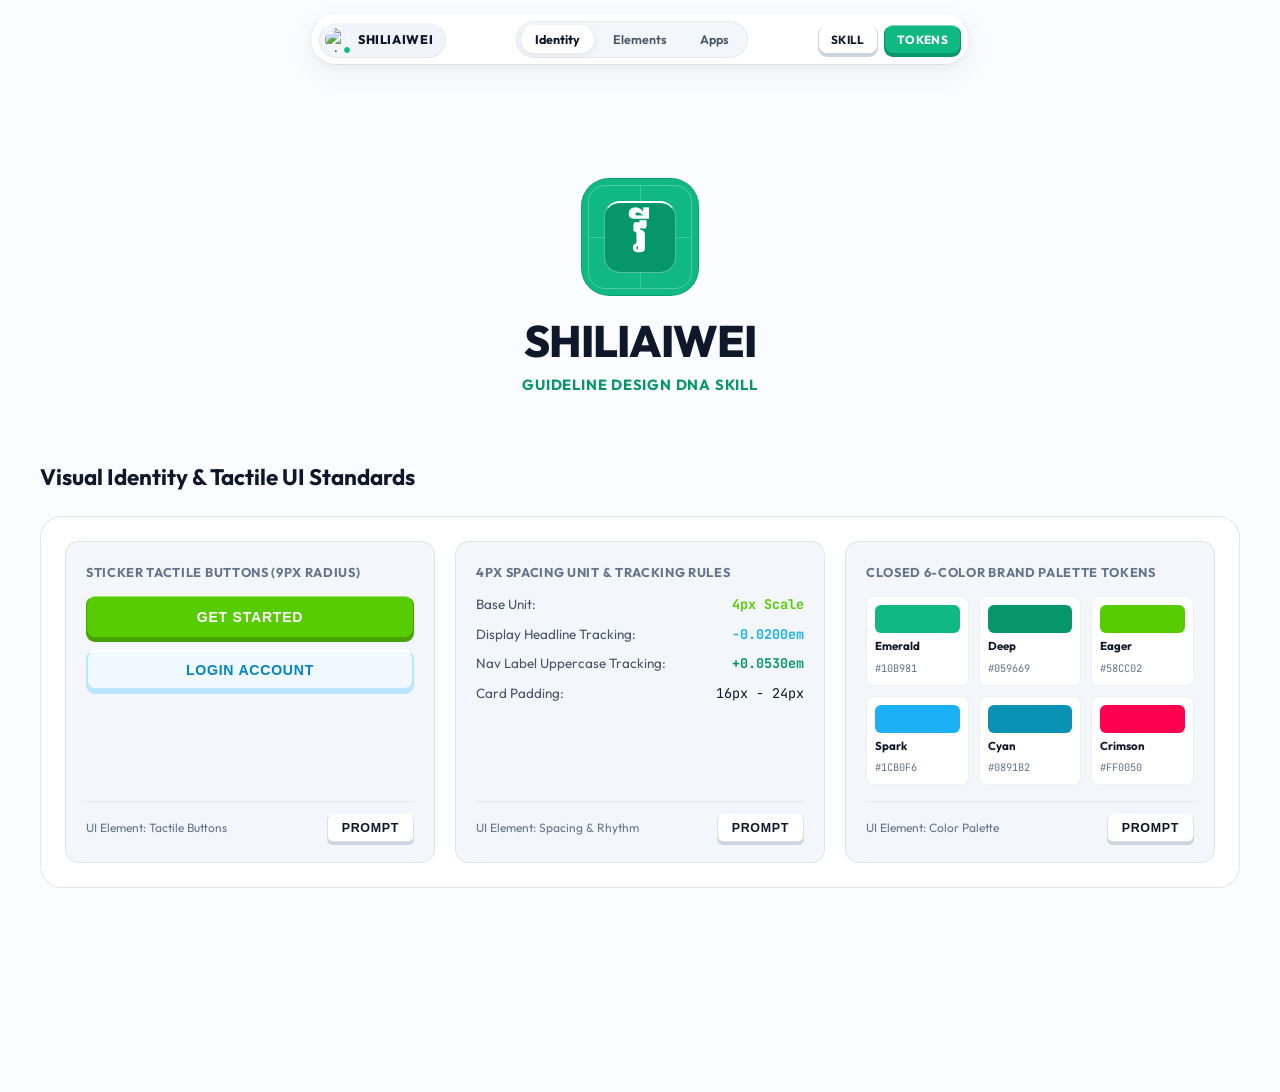
==== palette.html @ eb80bcee "feat(hero): remove white border from app icon and restore 6 closed color palette tokens card with Pr" ====
<!DOCTYPE html>
<html lang="en">
<head>
  <meta charset="UTF-8">
  <meta name="viewport" content="width=device-width, initial-scale=1.0">
  <title>Shiliaiwei Guideline Design DNA Skill</title>
  
  <!-- Fonts -->
  <link rel="preconnect" href="https://fonts.googleapis.com">
  <link rel="preconnect" href="https://fonts.gstatic.com" crossorigin>
  <link href="https://fonts.googleapis.com/css2?family=Google+Sans:ital,opsz,wght@0,17..18,400..700;1,17..18,400..700&family=JetBrains+Mono:wght@400;500;600;700&family=Kantumruy+Pro:wght@400;500;600;700&family=Outfit:wght@300;400;500;600;700;800&display=swap" rel="stylesheet">
  
  
  
  

  <style>
    :root {
      /* Crisp White Canvas & Solid Foundation */
      --bg-main: #FAFCFF;
      --bg-surface: rgba(255, 255, 255, 0.85);
      --bg-surface-hover: rgba(255, 255, 255, 0.96);
      --bg-surface-elevated: rgba(255, 255, 255, 0.98);
      --bg-inner-glass: rgba(241, 245, 249, 0.85);
      
      /* Frosted Liquid Crystal Glass Highlights on White */
      --border-glass: rgba(0, 0, 0, 0.10);
      --border-glass-top: rgba(255, 255, 255, 1);
      --border-glass-hover: rgba(16, 185, 129, 0.70);
      --glass-shadow: none;
      --glass-shadow-hover: none;
      
      --primary: #10B981;
      --primary-dark: #059669;
      --primary-light: #065F46;

      --accent-cyan: #0891B2;
      --accent-cyan-light: #0E7490;
      --accent-crimson: #FF0050;
      
      /* Shiliaiwei Solid Brand Accents */
      --shiliaiwei-green: #58CC02;
      --shiliaiwei-blue: #1CB0F6;
      --color-eager-green: #58CC02;
      --color-spark-blue: #1CB0F6;
      
      /* High-Contrast Bold Slate Typography for White Canvas */
      --text-main: #0F172A;
      --text-muted: #475569;
      --text-dim: #64748B;
      
      --font-en: 'Outfit', sans-serif;
      --font-km: 'Google Sans', 'Kantumruy Pro', sans-serif;
      --font-mono: 'JetBrains Mono', monospace;
      
      /* Liquid Glass Squircle Radius Hierarchy */
      --spacing-unit: 4px;
      --radius-sm: 6px;
      --radius-md: 10px;
      --radius-lg: 16px;
      --radius-xl: 22px;
      --radius-pill: 9999px;
      --radius-buttons: 9px;
      
      --transition: all 0.20s cubic-bezier(0.16, 1, 0.3, 1);
    }

    * {
      box-sizing: border-box;
      margin: 0;
      padding: 0;
      overflow-wrap: break-word;
      word-wrap: break-word;
    }

    html {
      scroll-behavior: smooth;
    }

    body {
      background-color: var(--bg-main);
      color: var(--text-main);
      font-family: var(--font-en);
      min-height: 100vh;
      line-height: 1.6;
      padding: 30px 20px 120px;
      position: relative;
      overflow-x: clip;
      overflow-wrap: break-word;
      word-wrap: break-word;
      word-break: break-word;
      transition: font-family 0.2s ease;
    }

    /* Mandatory Google Sans for Khmer Typography & Natural Boundary Text Wrapping */
    body.lang-km, html[lang="km"] body {
      font-family: var(--font-km);
      word-break: break-word;
      overflow-wrap: break-word;
    }
    body.lang-km .title {
      font-family: var(--font-km);
      line-height: 1.35;
    }
    body.lang-km .section-title,
    body.lang-km .comp-title,
    body.lang-km .btn,
    body.lang-km .dock-link,
    body.lang-km .filter-btn,
    body.lang-km .color-name,
    body.lang-km .badge-pill,
    body.lang-km .ui-badge {
      font-family: var(--font-km);
    }

    

    

    .material-symbols-rounded {
      font-family: 'Material Symbols Rounded';
    }

    /* Solid / Filled Material Symbols Variant */
    .material-symbols-outlined.fill,
    .material-symbols-outlined.solid,
    .material-symbols-rounded.fill,
    .material-symbols-rounded.solid,
    .material-symbols-fill {
      font-variation-settings: 'FILL' 1, 'wght' 500, 'GRAD' 0, 'opsz' 24 !important;
    }

    .container {
      max-width: 1440px;
      margin: 0 auto;
      padding: 72px 16px 24px;
      position: relative;
      z-index: 1;
      width: 100%;
      box-sizing: border-box;
    }

    /* Layout Framework: Left Menu Dock on Desktop, Responsive Sticky Dock on Mobile */
    .app-layout {
      display: flex;
      gap: 32px;
      align-items: flex-start;
      position: relative;
      width: 100%;
    }

    
    /* ==========================================================================
       Creative Liquid Glass Floating Docker Menu & Capsule Navigation
       ========================================================================== */
    .apple-dock-wrapper {
      position: fixed;
      top: 14px;
      left: 0;
      right: 0;
      z-index: 99999;
      display: flex;
      justify-content: center;
      padding: 0 16px;
      pointer-events: none;
    }

    .apple-dock {
      pointer-events: auto;
      display: flex;
      align-items: center;
      gap: 10px;
      padding: 6px 8px;
      background: rgba(255, 255, 255, 0.94);
      backdrop-filter: blur(28px) saturate(190%);
      -webkit-backdrop-filter: blur(28px) saturate(190%);
      border: 1px solid rgba(0, 0, 0, 0.08);
      border-top: 1.5px solid #FFFFFF;
      border-bottom: 1px solid rgba(0, 0, 0, 0.12);
      border-radius: 9999px;
      max-width: 660px;
      width: 100%;
      justify-content: space-between;
      box-shadow: 0 8px 30px rgba(15, 23, 42, 0.06), 0 2px 8px rgba(16, 185, 129, 0.05);
    }

    .apple-dock-brand {
      display: flex;
      align-items: center;
      gap: 8px;
      padding: 4px 12px 4px 4px;
      background: rgba(241, 245, 249, 0.95);
      border: 1px solid rgba(0, 0, 0, 0.06);
      border-top: 1px solid #FFFFFF;
      border-radius: 9999px;
      cursor: pointer;
      user-select: none;
      transition: transform 0.12s ease, background-color 0.15s ease;
    }
    .apple-dock-brand:hover {
      background: rgba(230, 238, 248, 0.95);
    }
    .apple-dock-brand:active {
      transform: scale(0.97);
    }

    .dock-avatar-box {
      position: relative;
      width: 26px;
      height: 26px;
      flex-shrink: 0;
    }
    .dock-avatar-img {
      width: 100%;
      height: 100%;
      border-radius: 50%;
      border: 1.5px solid #FFFFFF;
      object-fit: cover;
      display: block;
    }
    .dock-status-dot {
      position: absolute;
      bottom: -1px;
      right: -1px;
      width: 8px;
      height: 8px;
      background: #10B981;
      border: 1.5px solid #FFFFFF;
      border-radius: 50%;
      display: block;
    }

    .dock-brand-title {
      font-size: 0.78rem;
      font-weight: 800;
      color: var(--text-main);
      letter-spacing: 0.05em;
      font-family: var(--font-sans);
      text-transform: uppercase;
    }

    .apple-dock-nav {
      display: inline-flex;
      align-items: center;
      gap: 3px;
      background: rgba(241, 245, 249, 0.85);
      border: 1px solid rgba(0, 0, 0, 0.06);
      border-radius: 9999px;
      padding: 3px;
    }

    .dock-tab {
      padding: 6px 14px;
      font-family: var(--font-sans);
      font-size: 0.78rem;
      font-weight: 600;
      color: var(--text-muted);
      background: transparent;
      border: 1px solid transparent;
      border-radius: 9999px;
      cursor: pointer;
      user-select: none;
      transition: all 0.15s ease;
      white-space: nowrap;
    }
    .dock-tab:hover {
      color: var(--text-main);
    }
    .dock-tab.active {
      color: var(--text-main);
      background: #FFFFFF;
      border: 1px solid rgba(0, 0, 0, 0.08);
      border-top: 1px solid #FFFFFF;
      font-weight: 700;
      box-shadow: 0 2px 6px rgba(0, 0, 0, 0.06);
    }

    .apple-dock-actions {
      display: flex;
      align-items: center;
      gap: 6px;
    }

    .dock-action-btn {
      padding: 6px 12px;
      font-family: var(--font-sans);
      font-size: 0.74rem;
      font-weight: 700;
      border-radius: var(--radius-buttons);
      cursor: pointer;
      user-select: none;
      white-space: nowrap;
      transition: transform 0.05s ease, box-shadow 0.05s ease;
      text-transform: uppercase;
      letter-spacing: 0.03em;
    }

    .dock-btn-glass {
      background-color: #FFFFFF;
      color: var(--text-main);
      border: 1px solid #CBD5E1;
      border-top: 1px solid #FFFFFF;
      box-shadow: 0 3px 0 #CBD5E1;
    }
    .dock-btn-glass:active {
      transform: translateY(2px);
      box-shadow: 0 1px 0 #CBD5E1;
    }

    .dock-btn-primary {
      background-color: var(--primary);
      color: #FFFFFF;
      border: 1px solid var(--primary-dark);
      border-top: 1px solid rgba(255, 255, 255, 0.45);
      box-shadow: 0 3px 0 var(--primary-dark);
    }
    .dock-btn-primary:active {
      transform: translateY(2px);
      box-shadow: 0 1px 0 var(--primary-dark);
    }

    /* Brand Popup Modal */
    .brand-popup-backdrop {
      position: fixed;
      top: 0;
      left: 0;
      width: 100vw;
      height: 100vh;
      background: rgba(15, 23, 42, 0.40);
      backdrop-filter: blur(8px);
      -webkit-backdrop-filter: blur(8px);
      z-index: 2000;
      display: none;
      align-items: center;
      justify-content: center;
      padding: 16px;
      opacity: 0;
      transition: opacity 0.15s ease;
    }
    .brand-popup-backdrop.show {
      display: flex;
      opacity: 1;
    }

    .brand-popup-card {
      width: 100%;
      max-width: 440px;
      background: rgba(255, 255, 255, 0.96);
      backdrop-filter: blur(24px);
      -webkit-backdrop-filter: blur(24px);
      border: 1px solid rgba(0, 0, 0, 0.10);
      border-top: 1px solid #FFFFFF;
      border-radius: var(--radius-xl);
      padding: 24px;
      box-shadow: 0 20px 50px rgba(0, 0, 0, 0.15);
      position: relative;
      transform: scale(0.95);
      transition: transform 0.15s ease;
    }
    .brand-popup-backdrop.show .brand-popup-card {
      transform: scale(1);
    }

    .popup-close-btn {
      position: absolute;
      top: 16px;
      right: 16px;
      width: 28px;
      height: 28px;
      border-radius: 50%;
      background: rgba(0, 0, 0, 0.06);
      border: none;
      display: flex;
      align-items: center;
      justify-content: center;
      cursor: pointer;
      font-size: 0.85rem;
      font-weight: 700;
      color: var(--text-muted);
    }
    .popup-close-btn:hover {
      background: rgba(0, 0, 0, 0.12);
      color: var(--text-main);
    }

    @media (max-width: 640px) {
      .container {
        padding-top: 58px;
        padding-left: 12px;
        padding-right: 12px;
      }
      .apple-dock-wrapper {
        top: 8px;
        padding: 0 8px;
      }
      .apple-dock {
        padding: 4px 6px;
        gap: 4px;
        max-width: 100%;
      }
      .dock-brand-title {
        display: none;
      }
      .apple-dock-brand {
        padding: 3px 6px 3px 4px;
      }
      .dock-tab {
        padding: 6px 9px;
        font-size: 0.72rem;
      }
      .dock-action-btn {
        padding: 6px 9px;
        font-size: 0.72rem;
      }
    }

    @media (max-width: 390px) {
      .apple-dock {
        padding: 3px 4px;
        gap: 3px;
      }
      .dock-tab {
        padding: 5px 6px;
        font-size: 0.68rem;
      }
      .dock-action-btn {
        padding: 5px 6px;
        font-size: 0.66rem;
      }
    }

    /* Left Menu Dock */
    
    .left-dock-top-row {
      display: flex;
      flex-direction: column;
      gap: 12px;
    }

    .left-dock {
      width: 250px;
      flex-shrink: 0;
      position: sticky;
      top: 20px;
      background-color: rgba(255, 255, 255, 0.94);
      border: 1px solid rgba(0, 0, 0, 0.10);
      border-top: 1px solid #FFFFFF;
      border-radius: var(--radius-2xl);
      backdrop-filter: blur(20px);
      -webkit-backdrop-filter: blur(20px);
      padding: 18px 14px;
      display: flex;
      flex-direction: column;
      gap: 18px;
      max-height: calc(100vh - 40px);
      overflow-y: auto;
      z-index: 100;
      box-shadow: none;
    }

    .left-dock-brand {
      display: flex;
      align-items: center;
      gap: 12px;
      padding-bottom: 14px;
      border-bottom: 1px solid rgba(0, 0, 0, 0.06);
    }

    .brand-avatar-box {
      position: relative;
      width: 40px;
      height: 40px;
      flex-shrink: 0;
    }

    .brand-avatar-img {
      width: 100%;
      height: 100%;
      border-radius: 50%;
      border: 2px solid #FFFFFF;
      object-fit: cover;
      display: block;
    }

    .brand-status-dot {
      position: absolute;
      bottom: 0;
      right: 0;
      width: 11px;
      height: 11px;
      background-color: var(--primary);
      border: 2px solid #FFFFFF;
      border-radius: 50%;
    }

    .brand-meta {
      display: flex;
      flex-direction: column;
      min-width: 0;
    }

    .brand-name {
      font-weight: 800;
      font-size: 0.96rem;
      color: var(--text-main);
      letter-spacing: -0.01em;
      line-height: 1.2;
    }

    .brand-tag {
      font-size: 0.70rem;
      font-weight: 700;
      color: var(--primary-dark);
      letter-spacing: 0.05em;
      text-transform: uppercase;
    }

    .left-dock-nav {
      display: flex;
      flex-direction: column;
      gap: 6px;
      flex: 1;
    }

    .nav-label {
      font-size: 0.68rem;
      font-weight: 800;
      letter-spacing: 0.08em;
      color: var(--text-dim);
      text-transform: uppercase;
      padding: 0 8px 4px;
    }

    .dock-item {
      display: flex;
      align-items: center;
      gap: 10px;
      padding: 9px 12px;
      border-radius: var(--radius-md);
      font-size: 0.86rem;
      font-weight: 600;
      color: var(--text-muted);
      text-decoration: none;
      border: 1px solid transparent;
      transition: background-color 0.12s ease, color 0.12s ease;
    }

    .dock-item i {
      font-size: 0.95rem;
      color: var(--text-dim);
      width: 18px;
      text-align: center;
    }

    .dock-item.active, .dock-item:hover {
      color: var(--primary-dark);
      background-color: #ECFDF5;
      border: 1px solid #A7F3D0;
    }

    .dock-item.active i, .dock-item:hover i {
      color: var(--primary-dark);
    }

    .left-dock-footer {
      display: flex;
      flex-direction: column;
      gap: 8px;
      padding-top: 14px;
      border-top: 1px solid rgba(0, 0, 0, 0.06);
    }

    .left-dock-footer .btn {
      width: 100%;
      padding: 8px 12px;
      font-size: 0.80rem;
    }

    .main-content {
      flex: 1;
      min-width: 0;
    }

    @media (max-width: 1024px) {
      .container {
        padding: 12px;
      }
      .app-layout {
        flex-direction: column;
        gap: 16px;
      }
      
    .left-dock-top-row {
      display: flex;
      flex-direction: column;
      gap: 12px;
    }

    .left-dock {
        width: 100%;
        position: sticky;
        top: 8px;
        z-index: 1000;
        flex-direction: column;
        align-items: stretch;
        padding: 12px 14px;
        border-radius: var(--radius-lg);
        max-height: none;
        overflow: visible;
        gap: 10px;
        box-shadow: 0 4px 12px rgba(0, 0, 0, 0.05);
      }
      .nav-label {
        display: none;
      }
      .left-dock-top-row {
        display: flex;
        justify-content: space-between;
        align-items: center;
        gap: 10px;
        padding-bottom: 8px;
        border-bottom: 1px solid rgba(0, 0, 0, 0.06);
      }
      .left-dock-brand {
        padding-bottom: 0;
        border-bottom: none;
        display: flex;
        align-items: center;
        gap: 8px;
      }
      .brand-meta {
        display: flex;
      }
      .brand-name {
        font-size: 0.82rem;
      }
      .brand-tag {
        font-size: 0.60rem;
      }
      .left-dock-nav {
        display: grid;
        grid-template-columns: repeat(3, 1fr);
        gap: 6px;
        width: 100%;
      }
      .dock-item {
        justify-content: center;
        text-align: center;
        padding: 8px 6px;
        font-size: 0.76rem;
        white-space: nowrap;
      }
      .left-dock-footer {
        padding-top: 0;
        border-top: none;
      }
      .header {
        margin-bottom: 24px;
      }
      .title {
        font-size: 1.85rem;
        line-height: 1.25;
      }
      .subtitle {
        font-size: 0.84rem;
        line-height: 1.50;
      }
    }

    

    /* ==========================================================================
       iPhone App Icon Style Brand Hero
       ========================================================================== */
    /* ==========================================================================
       Authentic Apple iPhone & macOS Desktop App Icon Hero (Liquid Glass Bezel)
       ========================================================================== */
    .hero-brand-app-section {
      display: flex;
      flex-direction: column;
      align-items: center;
      justify-content: center;
      text-align: center;
      margin: 28px auto 38px;
      padding: 48px 20px 16px;
      user-select: none;
      position: relative;
    }

    .ios-app-icon-wrapper {
      position: relative;
      display: inline-flex;
      flex-direction: column;
      align-items: center;
      justify-content: center;
      cursor: grab;
      user-select: none;
      touch-action: none;
      will-change: transform;
      z-index: 50;
      margin-bottom: 20px;
      transition: transform 0.25s cubic-bezier(0.34, 1.56, 0.64, 1);
    }

    .ios-app-icon-wrapper:hover .ios-app-glass-frame {
      transform: translateY(-3px);
    }

    .ios-app-icon-wrapper.is-dragging {
      cursor: grabbing;
      filter: none;
    }

    .ios-app-icon-wrapper.is-rebounding {
      transition: transform 0.45s cubic-bezier(0.175, 0.885, 0.32, 1.275);
    }

    .ios-app-icon-wrapper:active .ios-app-glass-frame {
      transform: scale(0.96);
    }

    @keyframes macPopBounce {
      0% {
        transform: scale(1);
      }
      28% {
        transform: scale(0.91) translateY(3px);
      }
      60% {
        transform: scale(1.08) translateY(-4px);
      }
      82% {
        transform: scale(0.98) translateY(1px);
      }
      100% {
        transform: scale(1) translateY(0);
      }
    }

    .ios-app-glass-frame.mac-pop-anim {
      animation: macPopBounce 0.45s cubic-bezier(0.34, 1.56, 0.64, 1) forwards;
    }

    /* Outer Brand App Frame (Solid Brand Color with Crisp Black Outline, Zero White Rim) */
    .ios-app-glass-frame {
      width: 118px;
      height: 118px;
      padding: 0;
      background-color: #10B981;
      border-radius: 28px; /* Continuous Apple Squircle */
      border: 1.5px solid rgba(0, 0, 0, 0.14);
      box-shadow: none;
      display: flex;
      align-items: center;
      justify-content: center;
      overflow: hidden;
      box-sizing: border-box;
      position: relative;
      transition: transform 0.15s ease;
    }

    /* Inner Solid Emerald App Canvas */
    .ios-app-inner-canvas {
      width: 100%;
      height: 100%;
      background-color: #10B981;
      border-radius: 26px;
      border: none;
      display: flex;
      align-items: center;
      justify-content: center;
      position: relative;
      overflow: hidden;
      box-sizing: border-box;
    }

    /* Inner Geometric Guide Grid (Authentic Apple Design Grid) */
    .ios-app-grid {
      position: absolute;
      inset: 6px;
      border: 1px solid rgba(255, 255, 255, 0.25);
      border-radius: 17px;
      pointer-events: none;
      display: flex;
      align-items: center;
      justify-content: center;
    }

    .ios-app-grid-circle {
      position: absolute;
      width: 62px;
      height: 62px;
      border: 1px solid rgba(255, 255, 255, 0.25);
      border-radius: 50%;
      pointer-events: none;
    }

    .ios-app-grid-crosshair-h {
      position: absolute;
      left: 0;
      right: 0;
      height: 1px;
      background: rgba(255, 255, 255, 0.18);
    }

    .ios-app-grid-crosshair-v {
      position: absolute;
      top: 0;
      bottom: 0;
      width: 1px;
      background: rgba(255, 255, 255, 0.18);
    }

    /* Center 3D Plate */
    .ios-app-core-plate {
      width: 72px;
      height: 72px;
      background-color: #059669;
      border-radius: 16px;
      display: flex;
      align-items: center;
      justify-content: center;
      border: 1.5px solid rgba(255, 255, 255, 0.35);
      border-top: 2px solid #FFFFFF;
      box-shadow: none;
      position: relative;
      z-index: 2;
    }

    .ios-app-emblem {
      font-family: 'Google Sans', 'Kantumruy Pro', sans-serif;
      font-size: 3.1rem;
      font-weight: 900;
      line-height: 1;
      color: #FFFFFF;
      text-shadow: none;
      display: inline-block;
      margin: 0;
      padding: 0;
      pointer-events: none;
      transform: translateY(-2px);
    }

    .hero-brand-text {
      display: flex;
      flex-direction: column;
      align-items: center;
      gap: 6px;
    }

    .hero-brand-title {
      font-size: clamp(2rem, 5vw, 2.75rem);
      font-weight: 800;
      letter-spacing: -0.025em;
      color: var(--text-main);
      margin: 0;
      line-height: 1.15;
      text-transform: uppercase;
    }

    .hero-brand-subtitle {
      font-size: 0.92rem;
      font-weight: 700;
      color: var(--primary-dark);
      letter-spacing: 0.053em;
      text-transform: uppercase;
      margin: 0 0 10px;
    }

    @media (max-width: 640px) {
      .hero-brand-app-section {
        margin: 16px auto 24px;
        padding: 36px 10px 12px;
      }
      .ios-app-glass-frame {
        width: 100px;
        height: 100px;
        padding: 6px;
        border-radius: 24px;
      }
      .ios-app-inner-canvas {
        border-radius: 18px;
      }
      .ios-app-grid {
        inset: 4px;
        border-radius: 14px;
      }
      .ios-app-grid-circle {
        width: 48px;
        height: 48px;
      }
      .ios-app-core-plate {
        width: 58px;
        height: 58px;
        border-radius: 13px;
      }
      .ios-app-emblem {
        font-size: 2.5rem;
      }
      .hero-brand-title {
        font-size: 1.85rem;
      }
      .hero-brand-subtitle {
        font-size: 0.82rem;
      }
    }

    /* Header */
    .header {
      text-align: center;
      margin-bottom: 48px;
    }

    .header-badge {
      display: inline-flex;
      align-items: center;
      gap: 8px;
      padding: 6px 16px;
      background-color: #ECFDF5;
      border: 1px solid #A7F3D0;
      border-radius: var(--radius-pill);
      box-shadow: none;
      color: #065F46;
      font-size: 0.85rem;
      font-weight: 600;
      text-transform: uppercase;
      letter-spacing: 0.053em;
      margin-bottom: 16px;
      backdrop-filter: blur(12px);
      -webkit-backdrop-filter: blur(12px);
    }

    .badge-dot {
      width: 8px;
      height: 8px;
      background-color: var(--primary);
      border-radius: 50%;
    }

    .title {
      font-size: clamp(2.2rem, 5vw, 3.4rem);
      font-weight: 800;
      letter-spacing: -0.0200em;
      line-height: 1.2;
      margin-bottom: 12px;
      color: var(--text-main);
    }

    .solid-emerald {
      color: var(--primary-dark);
    }

    .subtitle {
      color: var(--text-muted);
      font-size: 1.1rem;
      max-width: 780px;
      margin: 0 auto 24px;
    }

    /* Shiliaiwei / Duolingo 3D Tactile Sticker Button Physics (9px Radius, 3D Bottom Depth, Active Compression) */
    .btn {
      display: inline-flex;
      align-items: center;
      justify-content: center;
      gap: 8px;
      padding: 10px 20px;
      border-radius: var(--radius-buttons);
      font-size: 0.88rem;
      font-weight: 700;
      text-decoration: none;
      cursor: pointer;
      border: 1px solid transparent;
      outline: none;
      text-transform: uppercase;
      letter-spacing: 0.053em;
      user-select: none;
      transition: transform 0.08s ease, box-shadow 0.08s ease;
    }

    .btn-eager {
      background-color: var(--color-eager-green);
      color: #FFFFFF;
      border: 1px solid #46a302;
      border-top: 1px solid rgba(255, 255, 255, 0.45);
      box-shadow: 0 4px 0 #46a302;
    }

    .btn-eager:active {
      transform: translateY(3px);
      box-shadow: 0 1px 0 #46a302;
    }

    .btn-primary {
      background-color: var(--primary);
      color: #FFFFFF;
      border: 1px solid var(--primary-dark);
      border-top: 1px solid rgba(255, 255, 255, 0.45);
      box-shadow: 0 4px 0 #059669;
    }

    .btn-primary:active {
      transform: translateY(3px);
      box-shadow: 0 1px 0 #059669;
    }

    .btn-spark {
      background-color: #F0F9FF;
      color: #0284C7;
      border: 2px solid #BAE6FD;
      border-top: 2px solid #FFFFFF;
      box-shadow: 0 4px 0 #BAE6FD;
    }

    .btn-spark:active {
      transform: translateY(3px);
      box-shadow: 0 1px 0 #BAE6FD;
    }

    .btn-glass {
      background-color: #FFFFFF;
      color: var(--text-main);
      border: 1px solid rgba(0, 0, 0, 0.12);
      border-top: 1px solid #FFFFFF;
      box-shadow: 0 4px 0 #CBD5E1;
      backdrop-filter: blur(16px);
      -webkit-backdrop-filter: blur(16px);
    }

    .btn-glass:active {
      transform: translateY(3px);
      box-shadow: 0 1px 0 #CBD5E1;
    }

    .btn-crimson {
      background-color: var(--accent-crimson);
      color: #FFFFFF;
      border: 1px solid #D60043;
      border-top: 1px solid rgba(255, 255, 255, 0.45);
      box-shadow: 0 4px 0 #D60043;
    }

    .btn-crimson:active {
      transform: translateY(3px);
      box-shadow: 0 1px 0 #D60043;
    }

    .btn-sm {
      padding: 6px 14px;
      font-size: 0.78rem;
      border-radius: var(--radius-sm);
    }

    .btn-sm.btn-primary {
      box-shadow: 0 3px 0 #059669;
    }

    .btn-sm.btn-glass {
      box-shadow: 0 3px 0 #CBD5E1;
    }

    .btn-sm.btn-eager {
      box-shadow: 0 3px 0 #46a302;
    }

    .btn-sm:active {
      transform: translateY(2px);
    }

    .btn-sm.btn-primary:active {
      box-shadow: 0 1px 0 #059669;
    }

    .btn-sm.btn-glass:active {
      box-shadow: 0 1px 0 #CBD5E1;
    }

    .btn-sm.btn-eager:active {
      box-shadow: 0 1px 0 #46a302;
    }

    /* Section Structure */
    .section-title {
      font-size: 1.4rem;
      font-weight: 700;
      margin-bottom: 20px;
      display: flex;
      align-items: center;
      gap: 10px;
      color: var(--text-main);
    }

    .section-title i {
      color: var(--primary-dark);
    }

    /* Grid of Color Cards with Pure Solid Border on White Canvas */
    .palette-grid {
      display: grid;
      grid-template-columns: repeat(auto-fill, minmax(230px, 1fr));
      gap: 20px;
      margin-bottom: 50px;
    }

    .color-card {
      background-color: var(--bg-surface);
      border: 1px solid rgba(0, 0, 0, 0.10);
      border-top: 1px solid var(--border-glass-top);
      border-radius: var(--radius-xl);
      backdrop-filter: blur(20px) saturate(180%);
      -webkit-backdrop-filter: blur(20px) saturate(180%);
      box-shadow: none;
      overflow: hidden;
      cursor: pointer;
    }

    .color-card:active {
      transform: scale(0.98);
    }

    .swatch {
      height: 90px;
      width: 100%;
      padding: 12px;
      display: flex;
      align-items: flex-end;
    }

    .swatch-tag {
      padding: 3px 8px;
      background-color: #FFFFFF;
      border: 1px solid rgba(0, 0, 0, 0.12);
      border-radius: 6px;
      font-size: 0.75rem;
      font-weight: 700;
      color: #0F172A;
      font-family: var(--font-mono);
      box-shadow: none;
    }

    .color-info {
      padding: 16px;
    }

    .color-name {
      font-size: 0.98rem;
      font-weight: 700;
      color: var(--text-main);
      margin-bottom: 4px;
    }

    .color-role {
      font-size: 0.82rem;
      color: var(--text-muted);
      margin-bottom: 12px;
      min-height: 36px;
    }

    .code-row {
      display: flex;
      justify-content: space-between;
      align-items: center;
      background-color: var(--bg-inner-glass);
      border: 1px solid rgba(0, 0, 0, 0.08);
      box-shadow: none;
      padding: 6px 10px;
      border-radius: var(--radius-sm);
      font-family: var(--font-mono);
      font-size: 0.8rem;
      margin-bottom: 6px;
    }

    .code-label {
      color: var(--text-dim);
      font-size: 0.72rem;
      font-weight: 600;
    }

    .code-val {
      color: var(--primary-dark);
      font-weight: 700;
    }

    /* 14 DESIGN SYSTEM & 25 CONCEPTS LIQUID GLASS CARDS ON WHITE */
    .ds-grid, .components-grid {
      display: grid;
      grid-template-columns: repeat(auto-fill, minmax(360px, 1fr));
      gap: 24px;
    }

    .comp-card {
      background-color: var(--bg-surface);
      border: 1px solid rgba(0, 0, 0, 0.10);
      border-top: 1px solid var(--border-glass-top);
      border-radius: var(--radius-xl);
      backdrop-filter: blur(20px) saturate(180%);
      -webkit-backdrop-filter: blur(20px) saturate(180%);
      box-shadow: none;
      padding: 24px;
      display: flex;
      flex-direction: column;
      justify-content: space-between;
    }

    .comp-header {
      display: flex;
      justify-content: space-between;
      align-items: flex-start;
      margin-bottom: 12px;
      padding-bottom: 12px;
      border-bottom: 1px solid rgba(0, 0, 0, 0.08);
    }

    .comp-tag {
      padding: 3px 10px;
      background-color: #ECFDF5;
      border: 1px solid #A7F3D0;
      border-top: 1px solid #FFFFFF;
      border-radius: var(--radius-pill);
      color: #065F46;
      font-size: 0.75rem;
      font-weight: 700;
      text-transform: uppercase;
      letter-spacing: 0.053em;
      box-shadow: none;
    }

    .comp-title {
      font-size: 1.15rem;
      font-weight: 700;
      color: var(--text-main);
      display: flex;
      align-items: center;
      gap: 8px;
    }

    .comp-desc {
      font-size: 0.86rem;
      color: var(--text-muted);
      margin-bottom: 16px;
    }

    /* Inner Specular Preview Box - Zero Shadows, Pure Flat Solid Borders */
    .comp-preview-box {
      background-color: var(--bg-inner-glass);
      border: 1px solid rgba(0, 0, 0, 0.08);
      border-top: 1px solid rgba(255, 255, 255, 1);
      box-shadow: none;
      border-radius: var(--radius-lg);
      padding: 18px;
      margin-bottom: 16px;
      min-height: 170px;
      display: flex;
      flex-direction: column;
      justify-content: center;
      backdrop-filter: blur(12px);
      -webkit-backdrop-filter: blur(12px);
      overflow-x: auto;
      max-width: 100%;
    }

    .comp-footer {
      display: flex;
      justify-content: space-between;
      align-items: center;
      padding-top: 12px;
      border-top: 1px solid rgba(0, 0, 0, 0.08);
    }

    /* Universal UI Elements */
    .ui-input {
      width: 100%;
      padding: 9px 14px;
      background-color: #FFFFFF;
      border: 1px solid rgba(0, 0, 0, 0.15);
      border-radius: var(--radius-md);
      box-shadow: none;
      color: var(--text-main);
      font-family: var(--font-en);
      font-size: 0.86rem;
      outline: none;
      margin-bottom: 10px;
    }

    .ui-input:focus {
      border-color: var(--primary);
      box-shadow: none;
    }

    /* Auto-hide placeholder text when user taps/focuses into field */
    input:focus::placeholder,
    textarea:focus::placeholder {
      color: transparent !important;
      opacity: 0 !important;
    }

    .ui-badge {
      display: inline-flex;
      align-items: center;
      gap: 4px;
      padding: 4px 10px;
      border-radius: var(--radius-pill);
      font-size: 0.75rem;
      font-weight: 700;
      text-transform: uppercase;
      letter-spacing: 0.053em;
      border: 1px solid transparent;
      border-top: 1px solid #FFFFFF;
      box-shadow: none;
    }

    .badge-green { 
      background-color: #ECFDF5; 
      color: #065F46; 
      border: 1px solid #A7F3D0;
      border-top: 1px solid #FFFFFF;
    }

    .badge-cyan { 
      background-color: #ECFEFF; 
      color: #0E7490; 
      border: 1px solid #A5F3FC;
      border-top: 1px solid #FFFFFF;
    }

    .badge-crimson { 
      background-color: #FFF1F2; 
      color: #BE123C; 
      border: 1px solid #FECDD3;
      border-top: 1px solid #FFFFFF;
    }

    /* Custom Form & Feedback Controls with Pure Solid Borders */
    .ui-radio-group { display: flex; flex-direction: column; gap: 8px; }
    .ui-radio-label { display: flex; align-items: center; gap: 10px; cursor: pointer; font-size: 0.84rem; color: var(--text-main); }
    .ui-radio { appearance: none; width: 18px; height: 18px; border: 2px solid #94A3B8; border-radius: 50%; outline: none; background: #FFFFFF; cursor: pointer; }
    .ui-radio:checked { border-color: var(--primary); background-color: var(--primary); box-shadow: inset 0 0 0 3px #FFFFFF; }

    .tooltip-wrap { position: relative; display: inline-flex; align-items: center; justify-content: center; }
    .tooltip-box { visibility: hidden; background-color: #0F172A; border: 1px solid rgba(255, 255, 255, 0.2); color: #FFFFFF; text-align: center; border-radius: var(--radius-sm); padding: 6px 12px; position: absolute; z-index: 20; bottom: 130%; left: 50%; transform: translateX(-50%); font-size: 0.75rem; white-space: nowrap; box-shadow: none; opacity: 0; }

    .toggle-switch { 
      position: relative; 
      display: inline-block; 
      width: 48px; 
      height: 26px; 
      cursor: pointer;
      user-select: none;
    }
    .toggle-switch input { 
      opacity: 0; 
      width: 0; 
      height: 0; 
    }
    .toggle-slider { 
      position: absolute; 
      cursor: pointer; 
      inset: 0; 
      background-color: #E2E8F0; 
      border: 1px solid #CBD5E1; 
      border-radius: 26px; 
      box-shadow: none;
      transition: background-color 0.28s cubic-bezier(0.4, 0, 0.2, 1), border-color 0.28s cubic-bezier(0.4, 0, 0.2, 1);
    }
    .toggle-slider:before { 
      position: absolute; 
      content: ""; 
      height: 18px; 
      width: 18px; 
      left: 3px; 
      bottom: 3px; 
      background-color: #FFFFFF; 
      border-radius: 50%; 
      border: 1px solid rgba(0, 0, 0, 0.12); 
      box-shadow: 0 1px 2px rgba(0, 0, 0, 0.08);
      transition: transform 0.28s cubic-bezier(0.34, 1.56, 0.64, 1), width 0.15s ease, background-color 0.28s ease; 
    }
    .toggle-switch input:checked + .toggle-slider { 
      background-color: var(--primary); 
      border-color: var(--primary-dark); 
    }
    .toggle-switch input:checked + .toggle-slider:before { 
      transform: translateX(22px); 
      background-color: #FFFFFF; 
    }
    .toggle-switch:active .toggle-slider:before {
      width: 22px;
    }

    .spinner-circle { width: 24px; height: 24px; border: 3px solid #E2E8F0; border-top-color: var(--primary); border-radius: 50%; animation: spin 0.8s linear infinite; }
    @keyframes spin { 100% { transform: rotate(360deg); } }
    .skeleton-line { height: 10px; background-color: #E2E8F0; border-radius: 4px; animation: pulseSkel 1.5s infinite; }
    @keyframes pulseSkel { 0%, 100% { opacity: 0.4; } 50% { opacity: 0.9; } }

    /* Avatar & Avatar Stack System */
    .avatar-wrap {
      position: relative;
      display: inline-flex;
      align-items: center;
      justify-content: center;
    }

    .avatar-item {
      width: 38px;
      height: 38px;
      border-radius: 50%;
      display: inline-flex;
      align-items: center;
      justify-content: center;
      font-weight: 700;
      font-size: 0.8rem;
      border: 2px solid #FFFFFF;
      box-shadow: none;
      user-select: none;
      position: relative;
    }

    .avatar-img {
      width: 100%;
      height: 100%;
      object-fit: cover;
      border-radius: 50%;
      display: block;
    }

    .avatar-status-dot {
      position: absolute;
      bottom: 0;
      right: 0;
      width: 11px;
      height: 11px;
      border-radius: 50%;
      background-color: var(--primary);
      border: 2px solid #FFFFFF;
    }

    .avatar-stack { 
      display: inline-flex; 
      align-items: center; 
    }

    .avatar-stack-item { 
      width: 34px; 
      height: 34px; 
      border-radius: 50%; 
      border: 2px solid #FFFFFF; 
      margin-left: -10px; 
      display: inline-flex; 
      align-items: center; 
      justify-content: center; 
      font-weight: 700; 
      font-size: 0.74rem; 
      color: #FFFFFF; 
      box-shadow: none; 
    }
    .avatar-stack-item:first-child { 
      margin-left: 0; 
    }

    /* Interactive Data Table with Row and Column Hover Highlighting */
    .ui-table { 
      width: 100%; 
      border-collapse: collapse; 
      font-size: 0.8rem; 
      border-radius: var(--radius-sm);
      overflow: hidden;
    }

    .ui-table th { 
      text-align: left; 
      padding: 9px 8px; 
      color: var(--text-dim); 
      border-bottom: 2px solid #E2E8F0; 
      font-size: 0.72rem; 
      font-weight: 700;
      text-transform: uppercase; 
      letter-spacing: 0.053em;
      background-color: var(--bg-inner-glass);
    }

    .ui-table td { 
      padding: 9px 8px; 
      border-bottom: 1px solid #F1F5F9; 
      color: var(--text-main); 
      transition: background-color 0.15s ease, color 0.15s ease;
    }

    /* Row Hover Styling - Shiliaiwei Spark Tint */
    .ui-table tbody tr:hover td { 
      background-color: #F0F9FF; 
      color: var(--text-main);
    }

    /* Column Hover Highlighting - Ice Slate */
    .ui-table td.col-hover {
      background-color: #F8FAFC !important;
    }

    /* Active Cell Crosshair Intersection - Solid Spark Sky */
    .ui-table td:hover { 
      background-color: #E0F2FE !important; 
      color: #0284C7 !important;
      font-weight: 700;
    }

    /* Dropdown Floating Panel System */
    .dropdown-box { 
      background-color: #FFFFFF; 
      border: 1px solid rgba(0, 0, 0, 0.12); 
      border-top: 1px solid #FFFFFF; 
      border-radius: var(--radius-md); 
      padding: 8px; 
      box-shadow: none; 
      width: 100%;
    }

    .dropdown-header-label {
      font-size: 0.68rem;
      font-weight: 700;
      color: var(--text-dim);
      text-transform: uppercase;
      letter-spacing: 0.053em;
      padding: 4px 8px 6px;
    }

    .dropdown-item { 
      display: flex; 
      justify-content: space-between; 
      align-items: center; 
      padding: 7px 10px; 
      border-radius: var(--radius-sm); 
      font-size: 0.82rem; 
      color: var(--text-main); 
      cursor: pointer; 
      transition: background-color 0.12s ease, color 0.12s ease;
      user-select: none;
    }

    .dropdown-item:hover, .dropdown-item.active {
      background-color: #F0F9FF;
      color: #0284C7;
      font-weight: 600;
    }

    .dropdown-item:active {
      transform: scale(0.98);
    }

    .dropdown-item.danger {
      color: var(--accent-crimson);
    }

    .dropdown-item.danger:hover {
      background-color: #FFF1F2;
      color: #BE123C;
    }

    .dropdown-divider {
      height: 1px;
      background-color: #F1F5F9;
      margin: 6px 0;
    }

    .kbd-badge {
      font-family: var(--font-mono);
      font-size: 0.68rem;
      background-color: #F1F5F9;
      color: var(--text-dim);
      border: 1px solid #E2E8F0;
      padding: 2px 6px;
      border-radius: 4px;
      font-weight: 600;
    }

    /* Search & Filter Controls with Pure Solid Border on White */
    .suite-controls {
      background-color: var(--bg-surface);
      border: 1px solid rgba(0, 0, 0, 0.10);
      border-top: 1px solid var(--border-glass-top);
      border-radius: var(--radius-xl);
      padding: 20px;
      margin-bottom: 30px;
      backdrop-filter: blur(20px) saturate(180%);
      -webkit-backdrop-filter: blur(20px) saturate(180%);
      box-shadow: none;
    }

    .search-input-wrap {
      position: relative;
      margin-bottom: 16px;
    }

    .search-input-wrap i {
      position: absolute;
      left: 16px;
      top: 50%;
      transform: translateY(-50%);
      color: var(--text-dim);
    }

    .search-input {
      width: 100%;
      padding: 12px 16px 12px 46px;
      background-color: #FFFFFF;
      border: 1px solid rgba(0, 0, 0, 0.14);
      border-radius: var(--radius-md);
      box-shadow: none;
      color: var(--text-main);
      font-family: var(--font-en);
      font-size: 0.95rem;
      outline: none;
    }

    .search-input:focus {
      border-color: var(--primary);
      box-shadow: none;
    }

    .filter-tabs {
      display: flex;
      gap: 8px;
      flex-wrap: wrap;
    }

    .filter-btn {
      padding: 7px 14px;
      background-color: #F1F5F9;
      border: 1px solid #CBD5E1;
      border-radius: var(--radius-pill);
      box-shadow: none;
      color: var(--text-muted);
      font-size: 0.84rem;
      font-weight: 600;
      cursor: pointer;
      user-select: none;
    }

    .filter-btn:active {
      transform: scale(0.96);
    }

    .filter-btn.active {
      background-color: var(--primary);
      color: #FFFFFF;
      border-color: var(--primary-dark);
    }

    /* Modal Inspector */
    .inspector-modal {
      position: fixed;
      inset: 0;
      background-color: rgba(15, 23, 42, 0.50);
      backdrop-filter: blur(24px);
      -webkit-backdrop-filter: blur(24px);
      z-index: 200;
      display: none;
      align-items: center;
      justify-content: center;
      padding: 20px;
    }

    .inspector-modal.active {
      display: flex;
    }

    .inspector-content {
      background-color: #FFFFFF;
      border: 1px solid rgba(0, 0, 0, 0.14);
      border-radius: var(--radius-xl);
      max-width: 680px;
      width: 100%;
      padding: 28px;
      box-shadow: none;
      max-height: 90vh;
      overflow-y: auto;
    }

    /* Toast Notification - Solid Flat Border */
    .toast {
      position: fixed;
      bottom: 30px;
      right: 30px;
      background-color: #0F172A;
      border: 1px solid var(--primary);
      color: #FFFFFF;
      font-weight: 700;
      padding: 12px 22px;
      border-radius: var(--radius-md);
      box-shadow: none;
      display: flex;
      align-items: center;
      gap: 8px;
      z-index: 300;
      transform: translateY(100px);
      opacity: 0;
      transition: all 0.22s cubic-bezier(0.34, 1.56, 0.64, 1);
      pointer-events: none;
    }

    .toast.show {
      transform: translateY(0);
      opacity: 1;
    }

    /* RESPONSIVE DESIGN SYSTEM MEDIA QUERIES */
    @media (max-width: 1024px) {
      .container {
        padding: 20px 16px;
      }
      .ds-grid, .components-grid {
        grid-template-columns: repeat(auto-fill, minmax(300px, 1fr));
        gap: 20px;
      }
    }

    @media (max-width: 768px) {
      .container {
        padding: 16px 12px;
      }
      .quick-dock {
        top: 8px;
        padding: 8px 10px;
        border-radius: var(--radius-lg);
        gap: 8px;
        margin-bottom: 24px;
        justify-content: center;
      }
      .dock-nav {
        overflow-x: auto;
        flex-wrap: nowrap;
        width: 100%;
        padding: 4px 2px;
        -webkit-overflow-scrolling: touch;
        scrollbar-width: none;
        justify-content: flex-start;
        gap: 4px;
      }
      .dock-nav::-webkit-scrollbar {
        display: none;
      }
      .dock-link {
        white-space: nowrap;
        flex-shrink: 0;
        padding: 6px 10px;
        font-size: 0.76rem;
      }
      .header {
        margin-bottom: 28px;
      }
      .title {
        font-size: clamp(1.75rem, 6.5vw, 2.5rem);
      }
      .subtitle {
        font-size: 0.95rem;
        padding: 0 4px;
      }
      .palette-grid {
        grid-template-columns: repeat(auto-fill, minmax(140px, 1fr));
        gap: 12px;
        margin-bottom: 32px;
      }
      .color-card {
        padding: 12px;
      }
      .color-preview {
        height: 64px;
      }
      .ds-grid, .components-grid {
        grid-template-columns: 1fr;
        gap: 16px;
      }
      .comp-card {
        padding: 16px;
        border-radius: var(--radius-lg);
      }
      .comp-preview-box {
        padding: 14px;
        min-height: auto;
      }
      .inspector-content {
        padding: 18px 14px;
        width: 95%;
        border-radius: var(--radius-lg);
      }
      .toast {
        bottom: 16px;
        right: 16px;
        left: 16px;
        justify-content: center;
        padding: 10px 16px;
        font-size: 0.88rem;
      }
    }

    @media (max-width: 480px) {
      .container {
        padding: 12px 8px;
      }
      .palette-grid {
        grid-template-columns: 1fr 1fr;
        gap: 8px;
      }
      .color-card {
        padding: 10px;
      }
      .color-preview {
        height: 52px;
      }
      .btn {
        padding: 8px 14px;
        font-size: 0.84rem;
      }
      .section-title {
        font-size: 1.15rem;
        flex-wrap: wrap;
      }
    }
  
    /* Web App Suite & 2FA Styles */
    .otp-grid {
      display: flex;
      gap: 8px;
      justify-content: center;
      margin: 16px 0;
      flex-wrap: wrap;
    }
    .otp-field {
      width: 44px;
      height: 52px;
      text-align: center;
      font-size: 1.4rem;
      font-weight: 700;
      font-family: var(--font-mono);
      color: var(--text-main);
      background-color: var(--bg-surface);
      border: 1px solid var(--border-glass);
      border-top: 1px solid var(--border-glass-top);
      border-radius: var(--radius-md);
      transition: var(--transition);
      outline: none;
    }
    .otp-field:focus {
      border-color: var(--primary);
      box-shadow: 0 0 0 2px rgba(16, 185, 129, 0.25);
      background-color: #FFFFFF;
    }
    .webapp-nav {
      display: flex;
      gap: 6px;
      overflow-x: auto;
      padding-bottom: 8px;
      margin-bottom: 20px;
      scrollbar-width: thin;
    }
    .webapp-tab {
      padding: 6px 14px;
      font-size: 0.82rem;
      font-weight: 600;
      border-radius: var(--radius-pill);
      background-color: var(--bg-surface);
      border: 1px solid var(--border-glass);
      color: var(--text-muted);
      cursor: pointer;
      white-space: nowrap;
      transition: var(--transition);
    }
    .webapp-tab:hover {
      color: var(--text-main);
      border-color: rgba(0,0,0,0.20);
    }
    .webapp-tab.active {
      background-color: var(--primary);
      color: #FFFFFF;
      border-color: var(--primary);
      box-shadow: 0 2px 0 var(--primary-dark);
    }
    .webapp-view {
      display: none;
      background-color: var(--bg-surface);
      border: 1px solid var(--border-glass);
      border-top: 1px solid var(--border-glass-top);
      border-radius: var(--radius-lg);
      padding: 24px;
      backdrop-filter: blur(16px);
      -webkit-backdrop-filter: blur(16px);
      animation: fadeIn 0.25s ease-out;
    }
    .webapp-view.active {
      display: block;
    }
    @keyframes fadeIn {
      from { opacity: 0; transform: translateY(6px); }
      to { opacity: 1; transform: translateY(0); }
    }
    .metric-grid {
      display: grid;
      grid-template-columns: repeat(auto-fit, minmax(180px, 1fr));
      gap: 12px;
      margin-bottom: 20px;
    }
    .metric-item {
      padding: 14px;
      background-color: var(--bg-inner-glass);
      border: 1px solid rgba(0,0,0,0.06);
      border-radius: var(--radius-md);
    }
    .metric-label {
      font-size: 0.75rem;
      color: var(--text-dim);
      text-transform: uppercase;
      font-weight: 600;
      letter-spacing: 0.05em;
    }
    .metric-val {
      font-size: 1.5rem;
      font-weight: 700;
      color: var(--text-main);
      margin-top: 4px;
    }
    .kanban-board {
      display: grid;
      grid-template-columns: repeat(auto-fit, minmax(220px, 1fr));
      gap: 14px;
    }
    .kanban-column {
      background-color: var(--bg-inner-glass);
      border: 1px solid rgba(0,0,0,0.06);
      border-radius: var(--radius-md);
      padding: 12px;
    }
    .kanban-title {
      font-size: 0.85rem;
      font-weight: 700;
      color: var(--text-main);
      margin-bottom: 10px;
      display: flex;
      justify-content: space-between;
      align-items: center;
    }
    .kanban-card {
      background-color: #FFFFFF;
      border: 1px solid rgba(0,0,0,0.08);
      border-radius: var(--radius-sm);
      padding: 10px;
      margin-bottom: 8px;
      box-shadow: 0 1px 2px rgba(0,0,0,0.03);
    }
    .chat-container {
      display: flex;
      flex-direction: column;
      height: 340px;
      border: 1px solid rgba(0,0,0,0.08);
      border-radius: var(--radius-md);
      background-color: var(--bg-inner-glass);
      overflow: hidden;
    }
    .chat-messages {
      flex: 1;
      overflow-y: auto;
      padding: 14px;
      display: flex;
      flex-direction: column;
      gap: 10px;
    }
    .chat-row {
      display: flex;
      gap: 8px;
      max-width: 80%;
    }
    .chat-row.me {
      align-self: flex-end;
      flex-direction: row-reverse;
    }
    .chat-bubble {
      padding: 8px 12px;
      border-radius: 12px;
      font-size: 0.85rem;
      background-color: #FFFFFF;
      color: var(--text-main);
      border: 1px solid rgba(0,0,0,0.08);
    }
    .chat-row.me .chat-bubble {
      background-color: var(--primary);
      color: #FFFFFF;
      border-color: var(--primary-dark);
    }
    .step-track {
      display: flex;
      align-items: center;
      justify-content: space-between;
      margin-bottom: 24px;
      position: relative;
    }
    .step-node {
      display: flex;
      flex-direction: column;
      align-items: center;
      gap: 4px;
      position: relative;
      z-index: 2;
    }
    .step-circle {
      width: 32px;
      height: 32px;
      border-radius: 50%;
      background-color: var(--bg-surface);
      border: 2px solid var(--border-glass);
      display: flex;
      align-items: center;
      justify-content: center;
      font-size: 0.85rem;
      font-weight: 700;
      color: var(--text-muted);
    }
    .step-node.active .step-circle {
      background-color: var(--primary);
      border-color: var(--primary-dark);
      color: #FFFFFF;
    }
    .step-node.completed .step-circle {
      background-color: var(--shiliaiwei-green);
      border-color: #46A302;
      color: #FFFFFF;
    }
    .step-title {
      font-size: 0.72rem;
      font-weight: 600;
      color: var(--text-dim);
    }

  
    /* Tokens Design System Styles */
    .tokens-hero {
      background: var(--bg-surface);
      border: 1px solid var(--border-glass);
      border-top: 1px solid var(--border-glass-top);
      border-radius: var(--radius-lg);
      padding: 24px;
      margin-bottom: 24px;
      backdrop-filter: blur(16px);
      -webkit-backdrop-filter: blur(16px);
    }
    .tier-box {
      background: #FFFFFF;
      border: 1px solid rgba(0,0,0,0.08);
      border-radius: var(--radius-md);
      padding: 16px 18px;
      display: flex;
      flex-direction: column;
      gap: 10px;
    }
    .token-row {
      display: flex;
      justify-content: space-between;
      align-items: center;
      padding: 8px 12px;
      background: var(--bg-inner-glass);
      border-radius: var(--radius-sm);
      font-size: 0.80rem;
      font-family: var(--font-mono);
      flex-wrap: wrap;
      gap: 8px;
    }
    .export-lang-tabs {
      display: flex;
      gap: 6px;
      overflow-x: auto;
      padding-bottom: 8px;
      margin: 14px 0 10px;
    }
    .export-tab-btn {
      padding: 6px 12px;
      font-size: 0.78rem;
      font-weight: 700;
      font-family: var(--font-mono);
      border-radius: var(--radius-sm);
      background: #FFFFFF;
      border: 1px solid rgba(0,0,0,0.10);
      color: var(--text-muted);
      cursor: pointer;
      white-space: nowrap;
    }
    .export-tab-btn.active {
      background: var(--primary);
      color: #FFFFFF;
      border-color: var(--primary-dark);
    }
    .code-export-box {
      background: #FFFFFF;
      border: 1px solid rgba(0,0,0,0.08);
      border-radius: var(--radius-md);
      padding: 14px;
      font-family: var(--font-mono);
      font-size: 0.78rem;
      color: var(--text-main);
      overflow-x: auto;
      max-height: 240px;
      white-space: pre-wrap;
    }

  
    /* Tactile Tag Chip Styles (Same tactile 3D sticker physics as buttons, compact tag chip format) */
    .tactile-chip {
      display: inline-flex;
      align-items: center;
      gap: 6px;
      padding: 4px 10px;
      font-family: var(--font-mono);
      font-size: 0.72rem;
      font-weight: 700;
      letter-spacing: 0.05em;
      text-transform: uppercase;
      border-radius: 7px;
      cursor: pointer;
      user-select: none;
      transition: transform 0.05s ease, box-shadow 0.05s ease;
      line-height: 1;
    }

    .tactile-chip:active {
      transform: translateY(2px);
    }

    .tactile-chip-dot {
      width: 5px;
      height: 5px;
      border-radius: 50%;
      flex-shrink: 0;
    }

    /* 1. Primary Emerald Chip (ACTIVE) */
    .chip-primary {
      background-color: var(--primary);
      color: #FFFFFF;
      border: 1px solid var(--primary-dark);
      border-top: 1px solid rgba(255, 255, 255, 0.50);
      box-shadow: 0 2px 0 #059669;
    }
    .chip-primary:active {
      box-shadow: 0 0 0 #059669;
    }
    .chip-primary .tactile-chip-dot {
      background-color: #FFFFFF;
    }

    /* 2. Spark Blue Chip (v2.4.0) */
    .chip-spark {
      background-color: #F0F9FF;
      color: #0284C7;
      border: 1px solid #BAE6FD;
      border-top: 1px solid #FFFFFF;
      box-shadow: 0 2px 0 #93C5FD;
    }
    .chip-spark:active {
      box-shadow: 0 0 0 #93C5FD;
    }
    .chip-spark .tactile-chip-dot {
      background-color: #0284C7;
    }

    /* 3. Slate Monospace Chip (POSTGRESQL) */
    .chip-slate {
      background-color: #0F172A;
      color: #FAFCFF;
      border: 1px solid #1E293B;
      border-top: 1px solid rgba(255, 255, 255, 0.25);
      box-shadow: 0 2px 0 #020617;
    }
    .chip-slate:active {
      box-shadow: 0 0 0 #020617;
    }
    .chip-slate .tactile-chip-dot {
      background-color: #38BDF8;
    }

    /* 4. Crimson Danger Chip (PROD) */
    .chip-crimson {
      background-color: var(--accent-crimson);
      color: #FFFFFF;
      border: 1px solid #D60043;
      border-top: 1px solid rgba(255, 255, 255, 0.45);
      box-shadow: 0 2px 0 #9F0736;
    }
    .chip-crimson:active {
      box-shadow: 0 0 0 #9F0736;
    }
    .chip-crimson .tactile-chip-dot {
      background-color: #FFFFFF;
    }

    /* 5. Glass White Chip */
    .chip-glass {
      background-color: #FFFFFF;
      color: var(--text-main);
      border: 1px solid rgba(0, 0, 0, 0.12);
      border-top: 1px solid #FFFFFF;
      box-shadow: 0 2px 0 #CBD5E1;
    }
    .chip-glass:active {
      box-shadow: 0 0 0 #CBD5E1;
    }
    .chip-glass .tactile-chip-dot {
      background-color: #10B981;
    }

  
    /* Studio Single-View Architecture (Zero Forced Scrolling) */
    .studio-view {
      display: none;
      animation: fadeInStudioView 0.18s ease-in-out;
    }
    .studio-view.active {
      display: block;
    }
    @keyframes fadeInStudioView {
      from { opacity: 0; transform: translateY(6px); }
      to { opacity: 1; transform: translateY(0); }
    }

    

  </style>
</head>
<body>

  <div class="container">
    
    <!-- Apple-Style Floating Capsule Dock -->
    <div class="apple-dock-wrapper">
      <nav class="apple-dock" id="appleDock">
        
        <!-- Left: Avatar Brand Pill (Taps open Brand & Export Popup) -->
        <div class="apple-dock-brand" onclick="handleAppIconTap(event)" title="Click for Shiliaiwei Brand & Skill Actions">
          <div class="dock-avatar-box">
            <img src="https://github.com/shiliaiwei.png" alt="Shiliaiwei" class="dock-avatar-img">
            <span class="dock-status-dot"></span>
          </div>
          <span class="dock-brand-title">SHILIAIWEI</span>
        </div>

        <!-- Center: 3 Capsule Segmented Tabs (Strict 1-Word Pure Typography) -->
        <div class="apple-dock-nav">
          <button class="dock-tab active" onclick="switchStudioView('identity', this)" data-view="identity" data-i18n="nav_identity">
            Identity
          </button>
          <button class="dock-tab" onclick="switchStudioView('elements', this)" data-view="elements" data-i18n="nav_elements">
            Elements
          </button>
          <button class="dock-tab" onclick="switchStudioView('webapp', this)" data-view="webapp" data-i18n="nav_webapp">
            Apps
          </button>
        </div>

        <!-- Right: Action Buttons (Strict 1-Word Labels) -->
        <div class="apple-dock-actions">
          <button class="dock-action-btn dock-btn-glass" onclick="copySkillMarkdown()" title="Copy Agent Skill Markdown">
            Skill
          </button>
          <button class="dock-action-btn dock-btn-primary" onclick="copyAllTokens()" title="Copy Design Tokens">
            Tokens
          </button>
        </div>
      </nav>
    </div>

    <!-- Liquid Glass Brand & Export Popup Modal -->
    <div class="brand-popup-backdrop" id="brandPopupModal" onclick="handlePopupBackdropClick(event)">
      <div class="brand-popup-card">
        <button class="popup-close-btn" onclick="closeBrandPopup()" title="Close">✕</button>
        
        <div style="display: flex; align-items: center; gap: 14px; margin-bottom: 16px;">
          <div style="position: relative; width: 46px; height: 46px; flex-shrink: 0;">
            <img src="https://github.com/shiliaiwei.png" alt="Shiliaiwei" style="width: 100%; height: 100%; border-radius: 50%; object-fit: cover;">
            <span style="position: absolute; bottom: 0; right: 0; width: 11px; height: 11px; background: #10B981; border: 2px solid #FFFFFF; border-radius: 50%;"></span>
          </div>
          <div>
            <div style="font-size: 1.1rem; font-weight: 800; color: var(--text-main);">SHILIAIWEI</div>
            <div style="font-size: 0.72rem; font-weight: 700; color: var(--primary-dark); letter-spacing: 0.05em;">GUIDELINE DESIGN DNA SKILL</div>
          </div>
        </div>

        <p style="font-size: 0.82rem; color: var(--text-muted); line-height: 1.5; margin-bottom: 20px;">
          Master Solid Liquid Glass Design System. Closed single-color tokens, tactile sticker physics (9px radius), and zero emojis.
        </p>

        <div style="display: flex; flex-direction: column; gap: 10px; margin-bottom: 16px;">
          <button class="btn btn-primary" style="justify-content: center; width: 100%; padding: 12px;" onclick="copyAllTokens()">
            Copy Complete Design Tokens (CSS)
          </button>
          <button class="btn btn-glass" style="justify-content: center; width: 100%; padding: 12px;" onclick="copySkillMarkdown()">
            Copy Agent Skill Prompt (SKILL.md)
          </button>
        </div>

        <div style="display: flex; justify-content: space-between; align-items: center; font-size: 0.72rem; color: var(--text-dim); border-top: 1px solid rgba(0,0,0,0.06); padding-top: 12px;">
          <span>Release v2.4.0 (Solid Architecture)</span>
          <a href="https://github.com/shiliaiwei/shiliaiwei-design-dna" target="_blank" style="color: var(--primary-dark); font-weight: 700; text-decoration: none;">GitHub Repository ↗</a>
        </div>
      </div>
    </div>

    <div class="app-layout" style="display: block;">
      <!-- Main Content Area -->
      <main class="main-content" style="max-width: 1200px; margin: 0 auto;">
        
        <!-- Authentic Apple iPhone & macOS Desktop App Icon Hero (Liquid Glass Bezel) -->
        <header class="hero-brand-app-section">
          <div class="ios-app-icon-wrapper" id="draggableViMark" onclick="handleAppIconTap(event)" title="SHILIAIWEI (វី) — Tap to view details or drag with physics!">
            <!-- Outer Liquid Glass Frame -->
            <div class="ios-app-glass-frame">
              <!-- Inner Solid Emerald App Canvas -->
              <div class="ios-app-inner-canvas">
                <!-- Apple Icon Geometry Grid -->
                <div class="ios-app-grid">
                  <div class="ios-app-grid-circle"></div>
                  <div class="ios-app-grid-crosshair-h"></div>
                  <div class="ios-app-grid-crosshair-v"></div>
                </div>
                
                <!-- 3D Core Plate -->
                <div class="ios-app-core-plate">
                  <span class="ios-app-emblem">វី</span>
                </div>
              </div>
            </div>
          </div>
          
          <div class="hero-brand-text">
            <h1 class="hero-brand-title">SHILIAIWEI</h1>
            <p class="hero-brand-subtitle" data-i18n="hero_brand_sub">Guideline Design DNA Skill</p>
          </div>
        </header>

        

        <section id="section-tactile" class="studio-view active" style="margin-bottom: 60px;">
      <h2 class="section-title" data-i18n="sec_2_title">
        Visual Identity & Tactile UI Standards
      </h2>

      <div style="background-color: var(--bg-surface); border: 1px solid var(--border-glass); border-radius: var(--radius-xl); padding: 24px; backdrop-filter: blur(16px);">
        <div style="display: grid; grid-template-columns: repeat(auto-fit, minmax(280px, 1fr)); gap: 20px;">
          
          <!-- Tactile Buttons Demo -->
          <div style="background-color: var(--bg-inner-glass); padding: 20px; border-radius: 14px; border: 1px solid rgba(0, 0, 0, 0.08); box-shadow: none; display: flex; flex-direction: column; justify-content: space-between;">
            <div>
              <div style="margin-bottom: 14px;">
                <div style="font-size: 0.8rem; font-weight: 700; color: var(--text-dim); text-transform: uppercase; letter-spacing: 0.053em;">
                  Sticker Tactile Buttons (9px Radius)
                </div>
              </div>
              <div style="display: flex; flex-direction: column; gap: 12px; margin-bottom: 16px;">
                <button class="btn btn-eager" style="justify-content: center; text-transform: uppercase; letter-spacing: 0.053em; padding: 12px 20px;">
                  Get Started
                </button>
                <button class="btn btn-spark" style="justify-content: center; text-transform: uppercase; letter-spacing: 0.053em; padding: 10px 20px;">
                  Login Account
                </button>
              </div>
            </div>
            <div style="display: flex; justify-content: space-between; align-items: center; padding-top: 12px; border-top: 1px solid rgba(0,0,0,0.06);">
              <span style="font-size: 0.75rem; color: var(--text-dim);">UI Element: Tactile Buttons</span>
              <button class="btn btn-glass btn-sm" onclick="copyComponentPrompt('tactile_buttons', this)">Prompt</button>
            </div>
          </div>

          <!-- Spacing & Typography Rules -->
          <div style="background-color: var(--bg-inner-glass); padding: 20px; border-radius: 14px; border: 1px solid rgba(0, 0, 0, 0.08); box-shadow: none; display: flex; flex-direction: column; justify-content: space-between;">
            <div>
              <div style="margin-bottom: 12px;">
                <div style="font-size: 0.8rem; font-weight: 700; color: var(--text-dim); text-transform: uppercase; letter-spacing: 0.053em;">
                  4px Spacing Unit & Tracking Rules
                </div>
              </div>
              <div style="display: flex; flex-direction: column; gap: 8px; font-size: 0.84rem; margin-bottom: 16px;">
                <div style="display: flex; justify-content: space-between;">
                  <span style="color: var(--text-muted);">Base Unit:</span>
                  <span style="font-family: var(--font-mono); color: var(--color-eager-green); font-weight: 700;">4px Scale</span>
                </div>
                <div style="display: flex; justify-content: space-between;">
                  <span style="color: var(--text-muted);">Display Headline Tracking:</span>
                  <span style="font-family: var(--font-mono); color: var(--color-spark-blue); font-weight: 700;">-0.0200em</span>
                </div>
                <div style="display: flex; justify-content: space-between;">
                  <span style="color: var(--text-muted);">Nav Label Uppercase Tracking:</span>
                  <span style="font-family: var(--font-mono); color: var(--primary-dark); font-weight: 700;">+0.0530em</span>
                </div>
                <div style="display: flex; justify-content: space-between;">
                  <span style="color: var(--text-muted);">Card Padding:</span>
                  <span style="font-family: var(--font-mono); color: var(--text-main);">16px - 24px</span>
                </div>
              </div>
            </div>
            <div style="display: flex; justify-content: space-between; align-items: center; padding-top: 12px; border-top: 1px solid rgba(0,0,0,0.06);">
              <span style="font-size: 0.75rem; color: var(--text-dim);">UI Element: Spacing & Rhythm</span>
              <button class="btn btn-glass btn-sm" onclick="copyComponentPrompt('spacing_rules', this)">Prompt</button>
            </div>
          </div>

          <!-- Closed 6-Color Brand Palette Tokens -->
          <div style="background-color: var(--bg-inner-glass); padding: 20px; border-radius: 14px; border: 1px solid rgba(0, 0, 0, 0.08); box-shadow: none; display: flex; flex-direction: column; justify-content: space-between;">
            <div>
              <div style="margin-bottom: 14px;">
                <div style="font-size: 0.8rem; font-weight: 700; color: var(--text-dim); text-transform: uppercase; letter-spacing: 0.053em;">
                  Closed 6-Color Brand Palette Tokens
                </div>
              </div>
              <div style="display: grid; grid-template-columns: repeat(3, 1fr); gap: 10px; margin-bottom: 16px;">
                <div onclick="copyVal('#10B981', 'Copied #10B981 (Primary Emerald)', this)" style="cursor: pointer; display: flex; flex-direction: column; gap: 4px; padding: 8px; background: #FFFFFF; border-radius: 8px; border: 1px solid rgba(0,0,0,0.06);">
                  <div style="height: 28px; background: #10B981; border-radius: 6px;"></div>
                  <span style="font-size: 0.72rem; font-weight: 700; color: #0F172A;">Emerald</span>
                  <span style="font-size: 0.65rem; font-family: var(--font-mono); color: #64748B;">#10B981</span>
                </div>
                <div onclick="copyVal('#059669', 'Copied #059669 (Deep Emerald)', this)" style="cursor: pointer; display: flex; flex-direction: column; gap: 4px; padding: 8px; background: #FFFFFF; border-radius: 8px; border: 1px solid rgba(0,0,0,0.06);">
                  <div style="height: 28px; background: #059669; border-radius: 6px;"></div>
                  <span style="font-size: 0.72rem; font-weight: 700; color: #0F172A;">Deep</span>
                  <span style="font-size: 0.65rem; font-family: var(--font-mono); color: #64748B;">#059669</span>
                </div>
                <div onclick="copyVal('#58CC02', 'Copied #58CC02 (Eager Green)', this)" style="cursor: pointer; display: flex; flex-direction: column; gap: 4px; padding: 8px; background: #FFFFFF; border-radius: 8px; border: 1px solid rgba(0,0,0,0.06);">
                  <div style="height: 28px; background: #58CC02; border-radius: 6px;"></div>
                  <span style="font-size: 0.72rem; font-weight: 700; color: #0F172A;">Eager</span>
                  <span style="font-size: 0.65rem; font-family: var(--font-mono); color: #64748B;">#58CC02</span>
                </div>
                <div onclick="copyVal('#1CB0F6', 'Copied #1CB0F6 (Spark Blue)', this)" style="cursor: pointer; display: flex; flex-direction: column; gap: 4px; padding: 8px; background: #FFFFFF; border-radius: 8px; border: 1px solid rgba(0,0,0,0.06);">
                  <div style="height: 28px; background: #1CB0F6; border-radius: 6px;"></div>
                  <span style="font-size: 0.72rem; font-weight: 700; color: #0F172A;">Spark</span>
                  <span style="font-size: 0.65rem; font-family: var(--font-mono); color: #64748B;">#1CB0F6</span>
                </div>
                <div onclick="copyVal('#0891B2', 'Copied #0891B2 (Accent Cyan)', this)" style="cursor: pointer; display: flex; flex-direction: column; gap: 4px; padding: 8px; background: #FFFFFF; border-radius: 8px; border: 1px solid rgba(0,0,0,0.06);">
                  <div style="height: 28px; background: #0891B2; border-radius: 6px;"></div>
                  <span style="font-size: 0.72rem; font-weight: 700; color: #0F172A;">Cyan</span>
                  <span style="font-size: 0.65rem; font-family: var(--font-mono); color: #64748B;">#0891B2</span>
                </div>
                <div onclick="copyVal('#FF0050', 'Copied #FF0050 (Accent Crimson)', this)" style="cursor: pointer; display: flex; flex-direction: column; gap: 4px; padding: 8px; background: #FFFFFF; border-radius: 8px; border: 1px solid rgba(0,0,0,0.06);">
                  <div style="height: 28px; background: #FF0050; border-radius: 6px;"></div>
                  <span style="font-size: 0.72rem; font-weight: 700; color: #0F172A;">Crimson</span>
                  <span style="font-size: 0.65rem; font-family: var(--font-mono); color: #64748B;">#FF0050</span>
                </div>
              </div>
            </div>
            <div style="display: flex; justify-content: space-between; align-items: center; padding-top: 12px; border-top: 1px solid rgba(0,0,0,0.06);">
              <span style="font-size: 0.75rem; color: var(--text-dim);">UI Element: Color Palette</span>
              <button class="btn btn-glass btn-sm" onclick="copyComponentPrompt('color_palette', this)">Prompt</button>
            </div>
          </div>

        </div>
      </div>
    </section>

    <!-- CORE DESIGN SYSTEM UI ELEMENTS -->
    <section id="section-elements" class="studio-view" style="margin-bottom: 60px;">
      <h2 class="section-title" data-i18n="sec_3_title">
        Core UI Elements Architecture
      </h2>

      <div class="ds-grid">
        <!-- 1. Radio -->
        <div class="comp-card">
          <div>
            <div class="comp-header">
              <h3 class="comp-title">Radio</h3>
            </div>
            <p class="comp-desc">Single-choice selection control with checked, unchecked, and disabled states.</p>
            <div class="comp-preview-box">
              <div class="ui-radio-group">
                <label class="ui-radio-label">
                  <input type="radio" name="demoRadio" class="ui-radio" checked>
                  <span>PostgreSQL Database (Selected)</span>
                </label>
                <label class="ui-radio-label">
                  <input type="radio" name="demoRadio" class="ui-radio">
                  <span>MySQL InnoDB Cluster</span>
                </label>
                <label class="ui-radio-label" style="opacity: 0.45;">
                  <input type="radio" name="demoRadio" class="ui-radio" disabled>
                  <span>SQLite (Local Only)</span>
                </label>
              </div>
            </div>
          </div>
          <div class="comp-footer">
            <span style="font-size: 0.75rem; color: var(--text-dim);">UI Element: Radio</span>
            <button class="btn btn-glass btn-sm" onclick="copyComponentPrompt('radio', this)">Prompt</button>
          </div>
        </div>

        <!-- 2. Searchbar -->
        <div class="comp-card">
          <div>
            <div class="comp-header">
              <h3 class="comp-title">Searchbar</h3>
            </div>
            <p class="comp-desc">Dedicated query input with leading icon, clear action, and shortcut pill.</p>
            <div class="comp-preview-box">
              <div style="position: relative;">
                <input type="text" class="ui-input" value="Find API routes..." style="padding-left: 14px; padding-right: 64px; margin-bottom: 0;">
                <span style="position: absolute; right: 8px; top: 50%; transform: translateY(-50%); font-size: 0.7rem; background-color: rgba(255,255,255,0.1); padding: 2px 6px; border-radius: 4px; font-family: var(--font-mono); color: var(--text-dim);">CMD+K</span>
              </div>
            </div>
          </div>
          <div class="comp-footer">
            <span style="font-size: 0.75rem; color: var(--text-dim);">UI Element: Searchbar</span>
            <button class="btn btn-glass btn-sm" onclick="copyComponentPrompt('searchbar', this)">Prompt</button>
          </div>
        </div>

        <!-- 3. Tooltip -->
        <div class="comp-card">
          <div>
            <div class="comp-header">
              <h3 class="comp-title">Tooltip</h3>
            </div>
            <p class="comp-desc">Contextual floating micro-label appearing on hover or keyboard focus.</p>
            <div class="comp-preview-box" style="align-items: center; justify-content: center;">
              <div class="tooltip-wrap">
                <button class="btn btn-glass btn-sm">Hover for Tooltip</button>
                <div class="tooltip-box">
                  Verified SSL Connection (256-Bit)
                </div>
              </div>
            </div>
          </div>
          <div class="comp-footer">
            <span style="font-size: 0.75rem; color: var(--text-dim);">UI Element: Tooltip</span>
            <button class="btn btn-glass btn-sm" onclick="copyComponentPrompt('tooltip', this)">Prompt</button>
          </div>
        </div>

        <!-- 4. Modal -->
        <div class="comp-card">
          <div>
            <div class="comp-header">
              <h3 class="comp-title">Modal Overlay</h3>
            </div>
            <p class="comp-desc">Focused dialog overlay trapping focus with frosted backdrop scrim for critical workflows.</p>
            <div class="comp-preview-box" style="background-color: rgba(15, 23, 42, 0.45); backdrop-filter: blur(8px); padding: 14px; border-radius: 12px;">
              <div style="background-color: #FFFFFF; border: 1px solid rgba(0, 0, 0, 0.12); border-top: 1px solid #FFFFFF; border-radius: 12px; padding: 14px; box-shadow: none;">
                <div style="display: flex; justify-content: space-between; align-items: center; margin-bottom: 8px;">
                  <div style="display: flex; align-items: center; gap: 8px; font-size: 0.88rem; font-weight: 700; color: var(--text-main);">
                    Confirm System Update
                  </div>
                  </div>
                <p style="font-size: 0.78rem; color: var(--text-muted); margin-bottom: 14px; line-height: 1.4;">
                  Apply 14 database schema migrations to production cluster?
                </p>
                <div style="display: flex; justify-content: flex-end; gap: 8px;">
                  <button class="btn btn-glass btn-sm">Cancel</button>
                  <button class="btn btn-primary btn-sm">Confirm</button>
                </div>
              </div>
            </div>
          </div>
          <div class="comp-footer">
            <span style="font-size: 0.75rem; color: var(--text-dim);">UI Element: Modal Overlay</span>
            <button class="btn btn-glass btn-sm" onclick="copyComponentPrompt('modal', this)">Prompt</button>
          </div>
        </div>

        <!-- 5. Loading -->
        <div class="comp-card">
          <div>
            <div class="comp-header">
              <h3 class="comp-title">Loading</h3>
            </div>
            <p class="comp-desc">Spinners, skeleton shimmer lines, and linear progress meters.</p>
            <div class="comp-preview-box">
              <div style="display: flex; align-items: center; gap: 14px; margin-bottom: 14px;">
                <div class="spinner-circle"></div>
                <span style="font-size: 0.82rem; color: var(--text-muted);">Syncing database transactions...</span>
              </div>
              <div style="display: flex; flex-direction: column; gap: 6px;">
                <div class="skeleton-line" style="width: 100%;"></div>
                <div class="skeleton-line" style="width: 70%;"></div>
              </div>
            </div>
          </div>
          <div class="comp-footer">
            <span style="font-size: 0.75rem; color: var(--text-dim);">UI Element: Loading</span>
            <button class="btn btn-glass btn-sm" onclick="copyComponentPrompt('loading', this)">Prompt</button>
          </div>
        </div>

        <!-- 6. Toggle -->
        <div class="comp-card">
          <div>
            <div class="comp-header">
              <h3 class="comp-title">Toggle Switch</h3>
            </div>
            <p class="comp-desc">Instant binary switch for toggling settings, live alerts, or preferences.</p>
            <div class="comp-preview-box">
              <div style="display: flex; justify-content: space-between; align-items: center; margin-bottom: 12px;">
                <div>
                  <div style="font-size: 0.84rem; font-weight: 700;">Real-Time Stock Sync</div>
                  <div style="font-size: 0.72rem; color: var(--text-dim);">Push balance alerts immediately</div>
                </div>
                <label class="toggle-switch">
                  <input type="checkbox" checked>
                  <span class="toggle-slider"></span>
                </label>
              </div>
              <div style="display: flex; justify-content: space-between; align-items: center;">
                <div>
                  <div style="font-size: 0.84rem; font-weight: 700;">Audit Log Verbosity</div>
                  <div style="font-size: 0.72rem; color: var(--text-dim);">Log every query execution</div>
                </div>
                <label class="toggle-switch">
                  <input type="checkbox">
                  <span class="toggle-slider"></span>
                </label>
              </div>
            </div>
          </div>
          <div class="comp-footer">
            <span style="font-size: 0.75rem; color: var(--text-dim);">UI Element: Toggle</span>
            <button class="btn btn-glass btn-sm" onclick="copyComponentPrompt('toggle', this)">Prompt</button>
          </div>
        </div>

        <!-- 7. Input Field -->
        <div class="comp-card">
          <div>
            <div class="comp-header">
              <h3 class="comp-title">Input Field</h3>
            </div>
            <p class="comp-desc">Single-line text input with label, placeholder, helper text, and error validation.</p>
            <div class="comp-preview-box">
              <label style="font-size: 0.75rem; color: var(--text-dim); text-transform: uppercase; font-weight: 700; display: block; margin-bottom: 4px;">Developer Email</label>
              <input type="email" class="ui-input" value="shiliaiwei@dev.kh" style="border-color: var(--primary); margin-bottom: 4px;">
              <span style="font-size: 0.72rem; color: var(--primary-light);">Email format verified</span>
            </div>
          </div>
          <div class="comp-footer">
            <span style="font-size: 0.75rem; color: var(--text-dim);">UI Element: Input Field</span>
            <button class="btn btn-glass btn-sm" onclick="copyComponentPrompt('input', this)">Prompt</button>
          </div>
        </div>

        <!-- 8. Code & Tag Chip -->
        <div class="comp-card">
          <div>
            <div class="comp-header">
              <h3 class="comp-title">Code & Tag Chip</h3>
            </div>
            <p class="comp-desc">High-contrast monospace code tokens, semantic status labels, and key badges.</p>
            <div class="comp-preview-box">
              <div style="display: flex; justify-content: space-around; align-items: center; gap: 8px; flex-wrap: wrap; padding: 4px 0;">
                <div class="tactile-chip chip-primary" onclick="copyVal('ACTIVE', 'Copied Tag: ACTIVE')" title="Click to copy ACTIVE">
                  <span class="tactile-chip-dot"></span>
                  <span>ACTIVE</span>
                </div>
                <div class="tactile-chip chip-spark" onclick="copyVal('v2.4.0', 'Copied Tag: v2.4.0')" title="Click to copy v2.4.0">
                  <span class="tactile-chip-dot"></span>
                  <span>v2.4.0</span>
                </div>
                <div class="tactile-chip chip-slate" onclick="copyVal('POSTGRESQL', 'Copied Tag: POSTGRESQL')" title="Click to copy POSTGRESQL">
                  <span class="tactile-chip-dot"></span>
                  <span>POSTGRESQL</span>
                </div>
                <div class="tactile-chip chip-crimson" onclick="copyVal('PROD', 'Copied Tag: PROD')" title="Click to copy PROD">
                  <span class="tactile-chip-dot"></span>
                  <span>PROD</span>
                </div>
              </div>
            </div>
          </div>
          <div class="comp-footer">
            <span style="font-size: 0.75rem; color: var(--text-dim);">UI Element: Tag Chip</span>
            <button class="btn btn-glass btn-sm" onclick="copyComponentPrompt('chip', this)">Prompt</button>
          </div>
        </div>

        <!-- 9. Table -->
        <div class="comp-card">
          <div>
            <div class="comp-header">
              <h3 class="comp-title">Table</h3>
            </div>
            <p class="comp-desc">Structured relational data presentation with headers, status chips, and actions.</p>
            <div class="comp-preview-box">
              <table class="ui-table">
                <thead>
                  <tr>
                    <th>Module</th>
                    <th>Status</th>
                    <th>Latency</th>
                  </tr>
                </thead>
                <tbody>
                  <tr>
                    <td>POS Sync</td>
                    <td><span class="ui-badge badge-green">Active</span></td>
                    <td>18ms</td>
                  </tr>
                  <tr>
                    <td>Auth API</td>
                    <td><span class="ui-badge badge-cyan">Ready</span></td>
                    <td>24ms</td>
                  </tr>
                </tbody>
              </table>
            </div>
          </div>
          <div class="comp-footer">
            <span style="font-size: 0.75rem; color: var(--text-dim);">UI Element: Table</span>
            <button class="btn btn-glass btn-sm" onclick="copyComponentPrompt('table', this)">Prompt</button>
          </div>
        </div>

        <!-- 10. Card Container -->
        <div class="comp-card">
          <div>
            <div class="comp-header">
              <h3 class="comp-title">Card Container</h3>
            </div>
            <p class="comp-desc">Liquid glass content container with 16px blur, specular edge, and internal padding.</p>
            <div class="comp-preview-box" style="padding: 12px; background-color: var(--bg-inner-glass); border-radius: 14px; border: 1px solid rgba(0,0,0,0.08);">
              <div style="background-color: #FFFFFF; border: 1px solid rgba(0, 0, 0, 0.10); border-top: 1px solid #FFFFFF; border-radius: 12px; padding: 14px; backdrop-filter: blur(16px) saturate(180%); -webkit-backdrop-filter: blur(16px); box-shadow: none;">
                <div style="display: flex; justify-content: space-between; align-items: center; margin-bottom: 8px;">
                  <div style="display: flex; align-items: center; gap: 8px; font-size: 0.9rem; font-weight: 700; color: var(--text-main);">
                    PostgreSQL Cluster Alpha
                  </div>
                  <span class="ui-badge badge-green">Healthy</span>
                </div>
                <p style="font-size: 0.78rem; color: var(--text-muted); margin-bottom: 12px; line-height: 1.45;">
                  High-availability relational database cluster with zero-loss ACID replication and automatic failover.
                </p>
                <div style="display: flex; justify-content: space-between; align-items: center; padding-top: 8px; border-top: 1px solid #F1F5F9;">
                  <span style="font-size: 0.72rem; color: var(--text-dim); font-family: var(--font-mono);">12ms Latency</span>
                  <button class="btn btn-glass btn-sm" style="padding: 4px 10px; font-size: 0.72rem;">Inspect</button>
                </div>
              </div>
            </div>
          </div>
          <div class="comp-footer">
            <span style="font-size: 0.75rem; color: var(--text-dim);">UI Element: Card Container</span>
            <button class="btn btn-glass btn-sm" onclick="copyComponentPrompt('card', this)">Prompt</button>
          </div>
        </div>

        <!-- 11. Button -->
        <div class="comp-card">
          <div>
            <div class="comp-header">
              <h3 class="comp-title">Button</h3>
            </div>
            <p class="comp-desc">Primary CTA, Shiliaiwei tactile sticker, spark ghost outline, and glass buttons.</p>
            <div class="comp-preview-box">
              <div style="display: flex; flex-wrap: wrap; gap: 8px;">
                <button class="btn btn-primary btn-sm">Primary</button>
                <button class="btn btn-eager btn-sm">Sticker</button>
                <button class="btn btn-spark btn-sm">Outline</button>
                <button class="btn btn-glass btn-sm">Glass</button>
              </div>
            </div>
          </div>
          <div class="comp-footer">
            <span style="font-size: 0.75rem; color: var(--text-dim);">UI Element: Button</span>
            <button class="btn btn-glass btn-sm" onclick="copyComponentPrompt('button', this)">Prompt</button>
          </div>
        </div>

        <!-- 12. Badge -->
        <div class="comp-card">
          <div>
            <div class="comp-header">
              <h3 class="comp-title">Badge</h3>
            </div>
            <p class="comp-desc">Compact status pill with color semantics, dot indicators, and count numbers.</p>
            <div class="comp-preview-box">
              <div style="display: flex; gap: 6px; flex-wrap: wrap; align-items: center;">
                <span class="ui-badge badge-green">Online</span>
                <span class="ui-badge badge-cyan">New Release</span>
                <span class="ui-badge badge-crimson">Critical</span>
                <span class="badge-pill" style="margin-bottom: 0; padding: 3px 8px; font-size: 0.7rem;"><span class="badge-dot"></span> Live</span>
              </div>
            </div>
          </div>
          <div class="comp-footer">
            <span style="font-size: 0.75rem; color: var(--text-dim);">UI Element: Badge</span>
            <button class="btn btn-glass btn-sm" onclick="copyComponentPrompt('badge', this)">Prompt</button>
          </div>
        </div>

        <!-- 13. Avatar -->
        <div class="comp-card">
          <div>
            <div class="comp-header">
              <h3 class="comp-title">Avatar & Identity</h3>
            </div>
            <p class="comp-desc">User photo, initials fallback, active status dot, and stacked team group.</p>
            <div class="comp-preview-box" style="padding: 14px; background-color: var(--bg-inner-glass); border-radius: 14px; border: 1px solid rgba(0,0,0,0.08);">
              <div style="display: flex; justify-content: space-between; align-items: center; margin-bottom: 10px;">
                <!-- 1. Real User Photo Avatar with Active Status Dot -->
                <div class="avatar-wrap" title="Shiliaiwei Profile Photo">
                  <div class="avatar-item" style="overflow: hidden; background-color: #F1F5F9;">
                    <img src="https://github.com/shiliaiwei.png" alt="Shiliaiwei" class="avatar-img" onerror="this.style.display='none'; this.nextElementSibling.style.display='flex';">
                    <span style="display: none; width: 100%; height: 100%; align-items: center; justify-content: center; background-color: var(--primary); color: #FFFFFF;">SL</span>
                  </div>
                  <span class="avatar-status-dot"></span>
                </div>
                
                <!-- 2. Initials Fallback Avatar -->
                <div class="avatar-wrap" title="Initials Fallback (Kosal Chan)">
                  <div class="avatar-item" style="background-color: #ECFDF5; color: #065F46; border: 1px solid #A7F3D0;">
                    KC
                  </div>
                </div>

                <!-- 3. Spark Outlined Avatar -->
                <div class="avatar-wrap" title="Spark Blue Identity">
                  <div class="avatar-item" style="background-color: #F0F9FF; color: #0284C7; border: 2px solid #BAE6FD;">
                    SL
                  </div>
                </div>

                <!-- 4. Overlapping Team Stack with Photo + Initials + Count -->
                <div class="avatar-stack" title="Team Stack">
                  <div class="avatar-stack-item" style="overflow: hidden; background-color: #F1F5F9;">
                    <img src="https://github.com/shiliaiwei.png" alt="Shiliaiwei" class="avatar-img" onerror="this.parentElement.textContent='SL'">
                  </div>
                  <div class="avatar-stack-item" style="background-color: var(--accent-cyan);">KC</div>
                  <div class="avatar-stack-item" style="background-color: var(--color-eager-green);">DL</div>
                  <div class="avatar-stack-item" style="background-color: #F1F5F9; color: var(--text-main); font-weight: 700;">+5</div>
                </div>
              </div>
              <div style="font-size: 0.75rem; color: var(--text-muted); display: flex; justify-content: space-between; align-items: center; padding-top: 6px; border-top: 1px solid #F1F5F9;">
                <span>Shiliaiwei (Lead)</span>
                <span style="color: var(--text-dim);">5 Engineers Online</span>
              </div>
            </div>
          </div>
          <div class="comp-footer">
            <span style="font-size: 0.75rem; color: var(--text-dim);">UI Element: Avatar Identity</span>
            <button class="btn btn-glass btn-sm" onclick="copyComponentPrompt('avatar', this)">Prompt</button>
          </div>
        </div>

        <!-- 14. Dropdown Menu -->
        <div class="comp-card">
          <div>
            <div class="comp-header">
              <h3 class="comp-title">Dropdown Menu</h3>
            </div>
            <p class="comp-desc">Floating selection panel with menu items, separators, icons, and shortcuts.</p>
            <div class="comp-preview-box" style="padding: 12px; background-color: var(--bg-inner-glass); border-radius: 14px; border: 1px solid rgba(0,0,0,0.08);">
              <div class="dropdown-box">
                <div class="dropdown-header-label">Quick Actions</div>
                
                <div class="dropdown-item active">
                  <span style="display: flex; align-items: center; gap: 8px;">Export SQL Schema</span>
                  <span class="kbd-badge">CMD+E</span>
                </div>
                
                <div class="dropdown-item">
                  <span style="display: flex; align-items: center; gap: 8px;">Copy Palette Tokens</span>
                  <span class="kbd-badge">CMD+C</span>
                </div>

                <div class="dropdown-item">
                  <span style="display: flex; align-items: center; gap: 8px;">Workspace Config</span>
                  <span class="kbd-badge">CMD+,</span>
                </div>

                <div class="dropdown-divider"></div>

                <div class="dropdown-item danger">
                  <span style="display: flex; align-items: center; gap: 8px;">Purge Build Cache</span>
                  <span class="kbd-badge" style="color: var(--accent-crimson); border-color: #FECDD3;">DEL</span>
                </div>
              </div>
            </div>
          </div>
          <div class="comp-footer">
            <span style="font-size: 0.75rem; color: var(--text-dim);">UI Element: Dropdown</span>
            <button class="btn btn-glass btn-sm" onclick="copyComponentPrompt('dropdown', this)">Prompt</button>
          </div>
        </div>

      </div>
    </section>


    <!-- SECTION: WEB APP & APPLICATION SUITE -->
    <section id="section-webapp" class="studio-view" style="margin-bottom: 60px;">
      <div style="display: flex; justify-content: space-between; align-items: flex-start; margin-bottom: 16px; flex-wrap: wrap; gap: 10px;">
        <div>
          <h2 class="section-title" style="margin-bottom: 4px;" data-i18n="sec_4_title">
            Web App Architecture & Application Suite
          </h2>
          <p style="color: var(--text-dim); font-size: 0.88rem;">
            Production-ready interactive flows for authentication, 2FA security, billing, management, and workspace collaboration.
          </p>
        </div>
        <span class="ui-badge badge-green">LIVE SUITE</span>
      </div>

      <!-- Web App View Navigation Tabs -->
      <div class="webapp-nav">
        <button class="webapp-tab active" onclick="switchWebAppTab('tab-2fa', this)">2FA Security</button>
        <button class="webapp-tab" onclick="switchWebAppTab('tab-admin', this)">Admin & Users</button>
        <button class="webapp-tab" onclick="switchWebAppTab('tab-billing', this)">Billing & Checkout</button>
        <button class="webapp-tab" onclick="switchWebAppTab('tab-api', this)">API Keys & Logs</button>
        <button class="webapp-tab" onclick="switchWebAppTab('tab-kanban', this)">Kanban & Timeline</button>
        <button class="webapp-tab" onclick="switchWebAppTab('tab-chat', this)">Chat & Activity</button>
        <button class="webapp-tab" onclick="switchWebAppTab('tab-wizard', this)">Multi-Step Form</button>
        <button class="webapp-tab" onclick="switchWebAppTab('tab-analytics', this)">Analytics & Help</button>
      </div>

      <!-- TAB 1: 2FA (Two-Factor Authentication) -->
      <div id="tab-2fa" class="webapp-view active">
        <div style="display: flex; justify-content: space-between; align-items: flex-start; margin-bottom: 20px; flex-wrap: wrap; gap: 10px;">
          <div>
            <h3 style="font-size: 1.15rem; font-weight: 700; color: var(--text-main);">Two-Factor Authentication (2FA)</h3>
            <p style="font-size: 0.84rem; color: var(--text-muted);">Enter the 6-digit verification code generated by your Authenticator app (Google Authenticator, Authy, or 1Password).</p>
          </div>
          <span class="ui-badge badge-green">ENFORCED</span>
        </div>

        <div style="max-width: 480px; margin: 0 auto; text-align: center; padding: 20px; background-color: var(--bg-inner-glass); border-radius: var(--radius-lg); border: 1px solid rgba(0,0,0,0.06);">
          <span style="font-size: 0.78rem; font-weight: 600; color: var(--text-dim); text-transform: uppercase;">Enter Verification Code</span>
          
          <div class="otp-grid">
            <input type="text" class="otp-field" maxlength="1" autofocus oninput="handleOtp(this, 0)" onkeydown="handleOtpKey(event, this, 0)">
            <input type="text" class="otp-field" maxlength="1" oninput="handleOtp(this, 1)" onkeydown="handleOtpKey(event, this, 1)">
            <input type="text" class="otp-field" maxlength="1" oninput="handleOtp(this, 2)" onkeydown="handleOtpKey(event, this, 2)">
            <input type="text" class="otp-field" maxlength="1" oninput="handleOtp(this, 3)" onkeydown="handleOtpKey(event, this, 3)">
            <input type="text" class="otp-field" maxlength="1" oninput="handleOtp(this, 4)" onkeydown="handleOtpKey(event, this, 4)">
            <input type="text" class="otp-field" maxlength="1" oninput="handleOtp(this, 5)" onkeydown="handleOtpKey(event, this, 5)">
          </div>

          <div style="display: flex; justify-content: center; gap: 10px; margin-top: 16px; flex-wrap: wrap;">
            <button class="btn btn-primary btn-sm" onclick="verifyOtp()">Verify Code</button>
            <button class="btn btn-glass btn-sm" onclick="resendOtp()">Resend Code</button>
          </div>

          <div style="margin-top: 20px; padding-top: 16px; border-top: 1px solid rgba(0,0,0,0.08); text-align: left;">
            <div style="display: flex; justify-content: space-between; align-items: center; margin-bottom: 8px;">
              <span style="font-size: 0.78rem; font-weight: 700; color: var(--text-main);">Secret Backup Key</span>
              <button class="btn btn-glass btn-sm" style="padding: 2px 8px; font-size: 0.72rem;" onclick="copyVal('JBSWY3DPEHPK3PXP', 'Copied 2FA Secret Key')">Copy Key</button>
            </div>
            <code style="font-family: var(--font-mono); font-size: 0.82rem; color: var(--text-muted); background: #FFFFFF; padding: 6px 10px; border-radius: var(--radius-sm); border: 1px solid rgba(0,0,0,0.08); display: block;">JBSWY3DPEHPK3PXP</code>
          </div>
        </div>
      </div>

      <!-- TAB 2: Admin & User Management -->
      <div id="tab-admin" class="webapp-view">
        <div style="display: flex; justify-content: space-between; align-items: flex-start; margin-bottom: 20px; flex-wrap: wrap; gap: 10px;">
          <div>
            <h3 style="font-size: 1.15rem; font-weight: 700; color: var(--text-main);">Admin Panel & User Management</h3>
            <p style="font-size: 0.84rem; color: var(--text-muted);">Manage organization members, assign RBAC access roles, and invite collaborators.</p>
          </div>
          <button class="btn btn-primary btn-sm" onclick="showToast('Invite modal opened')">Invite User</button>
        </div>

        <div class="metric-grid">
          <div class="metric-item">
            <div class="metric-label">Active Seats</div>
            <div class="metric-val">14 / 20</div>
          </div>
          <div class="metric-item">
            <div class="metric-label">Super Admins</div>
            <div class="metric-val">3</div>
          </div>
          <div class="metric-item">
            <div class="metric-label">Pending Invites</div>
            <div class="metric-val">2</div>
          </div>
        </div>

        <div style="overflow-x: auto;">
          <table class="ui-table" style="margin-bottom: 0;">
            <thead>
              <tr>
                <th>Member</th>
                <th>Role</th>
                <th>2FA Status</th>
                <th>Actions</th>
              </tr>
            </thead>
            <tbody>
              <tr>
                <td><strong>shiliaiwei@dev.kh</strong></td>
                <td><span class="ui-badge">OWNER</span></td>
                <td><span class="ui-badge badge-green">ENABLED</span></td>
                <td><button class="btn btn-glass btn-sm" style="padding: 2px 8px; font-size: 0.72rem;" onclick="showToast('Manage permissions')">Edit Role</button></td>
              </tr>
              <tr>
                <td><strong>admin.chan@vibrand.dev</strong></td>
                <td><span class="ui-badge badge-cyan">ADMIN</span></td>
                <td><span class="ui-badge badge-green">ENABLED</span></td>
                <td><button class="btn btn-glass btn-sm" style="padding: 2px 8px; font-size: 0.72rem;" onclick="showToast('Manage permissions')">Edit Role</button></td>
              </tr>
              <tr>
                <td><strong>developer.guest@org.io</strong></td>
                <td><span class="ui-badge">MEMBER</span></td>
                <td><span class="ui-badge badge-crimson">PENDING</span></td>
                <td><button class="btn btn-glass btn-sm" style="padding: 2px 8px; font-size: 0.72rem;" onclick="showToast('Revoked user access')">Remove User</button></td>
              </tr>
            </tbody>
          </table>
        </div>
      </div>

      <!-- TAB 3: Billing & Checkout -->
      <div id="tab-billing" class="webapp-view">
        <div style="display: flex; justify-content: space-between; align-items: flex-start; margin-bottom: 20px; flex-wrap: wrap; gap: 10px;">
          <div>
            <h3 style="font-size: 1.15rem; font-weight: 700; color: var(--text-main);">Billing & Subscription Tiers</h3>
            <p style="font-size: 0.84rem; color: var(--text-muted);">Manage your organization subscription plan, payment methods, and invoice history.</p>
          </div>
          <span class="ui-badge badge-green">ENTERPRISE PLAN</span>
        </div>

        <div style="display: grid; grid-template-columns: repeat(auto-fit, minmax(260px, 1fr)); gap: 16px; margin-bottom: 24px;">
          <div style="padding: 20px; background-color: var(--bg-inner-glass); border-radius: var(--radius-md); border: 2px solid var(--primary);">
            <div style="display: flex; justify-content: space-between;">
              <span class="ui-badge badge-green">CURRENT PLAN</span>
              <span style="font-size: 1.25rem; font-weight: 700;">$49<span style="font-size: 0.8rem; font-weight: 500; color: var(--text-dim);">/mo</span></span>
            </div>
            <h4 style="margin-top: 10px; font-size: 1.1rem;">Pro Tier</h4>
            <p style="font-size: 0.82rem; color: var(--text-muted); margin: 8px 0 16px;">Unlimited edge deployments, custom domains, and automated 2FA enforcement.</p>
            <button class="btn btn-primary btn-sm" onclick="showToast('Subscribed plan details')">Manage Plan</button>
          </div>

          <div style="padding: 20px; background-color: var(--bg-inner-glass); border-radius: var(--radius-md); border: 1px solid rgba(0,0,0,0.08);">
            <div style="display: flex; justify-content: space-between;">
              <span class="ui-badge">UPGRADE</span>
              <span style="font-size: 1.25rem; font-weight: 700;">$199<span style="font-size: 0.8rem; font-weight: 500; color: var(--text-dim);">/mo</span></span>
            </div>
            <h4 style="margin-top: 10px; font-size: 1.1rem;">Enterprise</h4>
            <p style="font-size: 0.82rem; color: var(--text-muted); margin: 8px 0 16px;">Dedicated worker clusters, 99.99% SLA, and custom SSO integration.</p>
            <button class="btn btn-eager btn-sm" onclick="showToast('Initiating enterprise upgrade')">Upgrade Plan</button>
          </div>
        </div>
      </div>

      <!-- TAB 4: API Keys & Audit Log -->
      <div id="tab-api" class="webapp-view">
        <div style="display: flex; justify-content: space-between; align-items: flex-start; margin-bottom: 20px; flex-wrap: wrap; gap: 10px;">
          <div>
            <h3 style="font-size: 1.15rem; font-weight: 700; color: var(--text-main);">API Keys & Security Audit Log</h3>
            <p style="font-size: 0.84rem; color: var(--text-muted);">Generate secret tokens for programmatic API access and review real-time security events.</p>
          </div>
          <button class="btn btn-primary btn-sm" onclick="showToast('Generated new API Key: sk_live_89a7f3...')">Create Key</button>
        </div>

        <div style="margin-bottom: 20px; padding: 14px; background: var(--bg-inner-glass); border-radius: var(--radius-md); border: 1px solid rgba(0,0,0,0.06);">
          <div style="display: flex; justify-content: space-between; align-items: center; flex-wrap: wrap; gap: 8px;">
            <div>
              <div style="font-weight: 700; font-size: 0.85rem;">Production Edge Key</div>
              <code style="font-family: var(--font-mono); font-size: 0.80rem; color: var(--text-dim);">sk_live_vibrand_89f4b23190e4</code>
            </div>
            <div style="display: flex; gap: 6px;">
              <button class="btn btn-glass btn-sm" onclick="copyVal('sk_live_vibrand_89f4b23190e4', 'Copied Production Key')">Copy Key</button>
              <button class="btn btn-glass btn-sm" style="color: var(--accent-crimson);" onclick="showToast('Revoked API Key')">Revoke Key</button>
            </div>
          </div>
        </div>

        <h4 style="font-size: 0.92rem; font-weight: 700; margin-bottom: 10px;">Recent Security Events</h4>
        <div style="overflow-x: auto;">
          <table class="ui-table" style="margin-bottom: 0;">
            <thead>
              <tr>
                <th>Event</th>
                <th>Actor IP</th>
                <th>Status</th>
                <th>Timestamp</th>
              </tr>
            </thead>
            <tbody>
              <tr>
                <td><strong>2FA_VERIFY_SUCCESS</strong></td>
                <td><code>192.168.1.14</code></td>
                <td><span class="ui-badge badge-green">SUCCESS</span></td>
                <td>Just now</td>
              </tr>
              <tr>
                <td><strong>API_KEY_CREATED</strong></td>
                <td><code>10.0.4.88</code></td>
                <td><span class="ui-badge badge-cyan">CREATED</span></td>
                <td>5 mins ago</td>
              </tr>
              <tr>
                <td><strong>CONFIG_PURGE_CACHE</strong></td>
                <td><code>172.16.0.5</code></td>
                <td><span class="ui-badge">PURGED</span></td>
                <td>1 hour ago</td>
              </tr>
            </tbody>
          </table>
        </div>
      </div>

      <!-- TAB 5: Kanban & Timeline -->
      <div id="tab-kanban" class="webapp-view">
        <div style="display: flex; justify-content: space-between; align-items: flex-start; margin-bottom: 20px; flex-wrap: wrap; gap: 10px;">
          <div>
            <h3 style="font-size: 1.15rem; font-weight: 700; color: var(--text-main);">Kanban Board & Sprint Timeline</h3>
            <p style="font-size: 0.84rem; color: var(--text-muted);">Track sprint roadmap milestones and deliver design tokens with 0 latency.</p>
          </div>
          <button class="btn btn-primary btn-sm" onclick="showToast('New Task Created')">Create Task</button>
        </div>

        <div class="kanban-board">
          <div class="kanban-column">
            <div class="kanban-title"><span>Backlog</span><span class="ui-badge">2</span></div>
            <div class="kanban-card">
              <div style="font-size: 0.72rem; color: var(--accent-cyan); font-weight: 700;">SECURITY</div>
              <div style="font-weight: 600; font-size: 0.84rem; margin-top: 2px;">Audit 2FA WebAuthn keys</div>
            </div>
            <div class="kanban-card">
              <div style="font-size: 0.72rem; color: var(--text-dim); font-weight: 700;">DOCS</div>
              <div style="font-weight: 600; font-size: 0.84rem; margin-top: 2px;">Write Khmer typing guide</div>
            </div>
          </div>

          <div class="kanban-column">
            <div class="kanban-title"><span>In Progress</span><span class="ui-badge badge-cyan">1</span></div>
            <div class="kanban-card" style="border-left: 3px solid var(--accent-cyan);">
              <div style="font-size: 0.72rem; color: var(--accent-cyan); font-weight: 700;">SYSTEM</div>
              <div style="font-weight: 600; font-size: 0.84rem; margin-top: 2px;">Implement 9px tactile buttons</div>
            </div>
          </div>

          <div class="kanban-column">
            <div class="kanban-title"><span>Done</span><span class="ui-badge badge-green">3</span></div>
            <div class="kanban-card" style="border-left: 3px solid var(--primary);">
              <div style="font-size: 0.72rem; color: var(--primary); font-weight: 700;">DEPLOY</div>
              <div style="font-weight: 600; font-size: 0.84rem; margin-top: 2px;">Deploy to Cloudflare Pages</div>
            </div>
          </div>
        </div>
      </div>

      <!-- TAB 6: Chat & Activity Feed -->
      <div id="tab-chat" class="webapp-view">
        <div style="display: flex; justify-content: space-between; align-items: flex-start; margin-bottom: 20px; flex-wrap: wrap; gap: 10px;">
          <div>
            <h3 style="font-size: 1.15rem; font-weight: 700; color: var(--text-main);">Live Chat & Team Discussion</h3>
            <p style="font-size: 0.84rem; color: var(--text-muted);">Real-time channel messaging for team review and instant coordination.</p>
          </div>
          <span class="ui-badge badge-green">3 ONLINE</span>
        </div>

        <div class="chat-container">
          <div class="chat-messages" id="chatMsgBox">
            <div class="chat-row">
              <div class="chat-bubble">Welcome to Shiliaiwei Guideline Design DNA Skill! All 14 UI elements are synchronized.</div>
            </div>
            <div class="chat-row me">
              <div class="chat-bubble">Two-Factor Authentication is fully active with 6-digit OTP fields.</div>
            </div>
            <div class="chat-row">
              <div class="chat-bubble">Tested on mobile view - left dock collapses smoothly.</div>
            </div>
          </div>
          <div style="padding: 10px; background: #FFFFFF; border-top: 1px solid rgba(0,0,0,0.08); display: flex; gap: 8px;">
            <input type="text" id="chatInput" class="ui-input" placeholder="Type a message..." style="margin-bottom: 0;" onkeydown="if(event.key==='Enter') sendChatMessage()">
            <button class="btn btn-primary btn-sm" onclick="sendChatMessage()">Send Message</button>
          </div>
        </div>
      </div>

      <!-- TAB 7: Multi-Step Form Wizard -->
      <div id="tab-wizard" class="webapp-view">
        <div style="display: flex; justify-content: space-between; align-items: flex-start; margin-bottom: 20px; flex-wrap: wrap; gap: 10px;">
          <div>
            <h3 style="font-size: 1.15rem; font-weight: 700; color: var(--text-main);">Multi-Step Onboarding Wizard</h3>
            <p style="font-size: 0.84rem; color: var(--text-muted);">Guided multi-stage registration with validation and automated setup.</p>
          </div>
          <span class="ui-badge">STEP 2 OF 4</span>
        </div>

        <div class="step-track">
          <div class="step-node completed">
            <div class="step-circle">1</div>
            <span class="step-title">Profile</span>
          </div>
          <div class="step-node active">
            <div class="step-circle">2</div>
            <span class="step-title">Security 2FA</span>
          </div>
          <div class="step-node">
            <div class="step-circle">3</div>
            <span class="step-title">Workspace</span>
          </div>
          <div class="step-node">
            <div class="step-circle">4</div>
            <span class="step-title">Launch</span>
          </div>
        </div>

        <div style="padding: 20px; background: var(--bg-inner-glass); border-radius: var(--radius-md); margin-bottom: 16px;">
          <label style="display: block; font-weight: 700; font-size: 0.85rem; margin-bottom: 6px;">Workspace Subdomain</label>
          <input type="text" class="ui-input" value="shiliaiwei.pages.dev" style="margin-bottom: 12px;">
          
          <label style="display: block; font-weight: 700; font-size: 0.85rem; margin-bottom: 6px;">Primary Notification Email</label>
          <input type="email" class="ui-input" value="shiliaiwei@dev.kh" style="margin-bottom: 0;">
        </div>

        <div style="display: flex; justify-content: space-between;">
          <button class="btn btn-glass btn-sm" onclick="showToast('Returned to Step 1')">Back Step</button>
          <button class="btn btn-primary btn-sm" onclick="showToast('Progressed to Step 3')">Next Step</button>
        </div>
      </div>

      <!-- TAB 8: Analytics & Help Center -->
      <div id="tab-analytics" class="webapp-view">
        <div style="display: flex; justify-content: space-between; align-items: flex-start; margin-bottom: 20px; flex-wrap: wrap; gap: 10px;">
          <div>
            <h3 style="font-size: 1.15rem; font-weight: 700; color: var(--text-main);">Analytics & Help Center</h3>
            <p style="font-size: 0.84rem; color: var(--text-muted);">Real-time traffic health metrics, search checklists, and common FAQs.</p>
          </div>
          <span class="ui-badge badge-green">HEALTHY</span>
        </div>

        <div class="metric-grid">
          <div class="metric-item">
            <div class="metric-label">Edge Requests (24h)</div>
            <div class="metric-val">48,290</div>
          </div>
          <div class="metric-item">
            <div class="metric-label">Cache Hit Ratio</div>
            <div class="metric-val">99.4%</div>
          </div>
          <div class="metric-item">
            <div class="metric-label">Avg Latency</div>
            <div class="metric-val">12 ms</div>
          </div>
        </div>

        <div style="padding: 16px; background: var(--bg-inner-glass); border-radius: var(--radius-md); border: 1px solid rgba(0,0,0,0.06);">
          <h4 style="font-size: 0.88rem; font-weight: 700; margin-bottom: 8px;">Production Deployment Checklist</h4>
          <div style="display: flex; flex-direction: column; gap: 6px;">
            <label style="display: flex; align-items: center; gap: 8px; font-size: 0.82rem;">
              <input type="checkbox" checked> Enforce Solid Colors Only (Zero Gradients)
            </label>
            <label style="display: flex; align-items: center; gap: 8px; font-size: 0.82rem;">
              <input type="checkbox" checked> 9px Tactile Sticker Button Physics Active
            </label>
            <label style="display: flex; align-items: center; gap: 8px; font-size: 0.82rem;">
              <input type="checkbox" checked> Mandatory Google Sans for Khmer
            </label>
            <label style="display: flex; align-items: center; gap: 8px; font-size: 0.82rem;">
              <input type="checkbox" checked> Cloudflare Pages Edge Deployment Live
            </label>
          </div>
        </div>
      </div>
    </section>

      </main>
    </div>
  </div>

  <!-- Toast Notification -->
  <div id="toast" class="toast">
    <span id="toast-text">Copied to clipboard!</span>
  </div>

  <script>
    const toast = document.getElementById('toast');
    const toastText = document.getElementById('toast-text');
    let toastTimeout;

    function showToast(message) {
      toastText.textContent = message;
      toast.classList.add('show');
      clearTimeout(toastTimeout);
      toastTimeout = setTimeout(() => {
        toast.classList.remove('show');
      }, 2200);
    }

    function copyVal(val, label, btnEl) {
      const button = btnEl || (window.event ? window.event.currentTarget : null);
      navigator.clipboard.writeText(val).then(() => {
        const isKm = (currentLang === 'km');
        showToast(label || (isKm ? `បានចម្លង ${val}` : `Copied ${val}`));
        
        if (button && button.tagName === 'BUTTON') {
          const originalHTML = button.innerHTML;
          button.innerHTML = `${isKm ? 'បានចម្លង!' : 'Copied!'}`;
          button.style.transform = 'translateY(2px)';
          button.style.boxShadow = '0 1px 0 #CBD5E1';
          setTimeout(() => {
            button.innerHTML = originalHTML;
            button.style.transform = '';
            button.style.boxShadow = '';
          }, 1200);
        }
      });
    }

    const componentPrompts = {
      color_palette: `/* Prompt: Shiliaiwei 6 Closed Color Palette Tokens */
Directive: Implement the closed 6-token color system for Shiliaiwei Liquid Glass.
- Primary Emerald: #10B981 (--primary) - Core brand interactive actions and confirmations.
- Deep Emerald: #059669 (--primary-dark) - 3D depth extrusion and high-contrast text.
- Eager Green: #58CC02 (--color-eager-green) - High-energy CTA buttons.
- Spark Blue: #1CB0F6 (--color-spark-blue) - Secondary interactive accents.
- Accent Cyan: #0891B2 (--accent-cyan) - Release tags and code chips.
- Accent Crimson: #FF0050 (--accent-crimson) - Critical alerts and danger states.
- Rule: 100% solid colors only, zero gradients, zero unlisted colors.`,

      tactile_buttons: `/* Prompt: Shiliaiwei Tactile Sticker Buttons */
Directive: Implement 9px border-radius sticker buttons with 3D bottom depth shadow.
- Eager Green: background #58CC02, box-shadow: 0 4px 0 #46A302, color #FFFFFF.
- Spark Blue: background #FFFFFF, border: 2px solid #BAE6FD, color: #0284C7, box-shadow: 0 4px 0 #BAE6FD.
- Active Press: transform: translateY(3px), box-shadow: 0 1px 0 <depth-color>.
- Solid colors only, zero gradients, zero emojis.`,

      spacing_rules: `/* Prompt: Shiliaiwei Spacing & Rhythm System */
Directive: Apply 4px base rhythm scale and strict typographic tracking.
- Base scale: 4px, 8px, 12px, 16px, 20px, 24px, 32px, 48px.
- Display Headline Tracking: -0.0200em with 1.20 line-height.
- Nav & Badge Uppercase Tracking: +0.0530em with text-transform: uppercase.
- Card padding: 16px to 24px; border-radius: 16px.`,

      radio: `/* Prompt: Shiliaiwei Radio Component */
Directive: Single-choice selection control with solid emerald checked state.
- Unchecked: border 2px solid rgba(0,0,0,0.20), background #FFFFFF.
- Checked: border 6px solid #10B981, background #FFFFFF, 50% circular radius.
- Label: Slate-900 typography (#0F172A), font-weight 600, 8px gap.
- Disabled state: opacity 0.45, cursor not-allowed. Zero emojis.`,

      searchbar: `/* Prompt: Shiliaiwei Searchbar Component */
Directive: Dedicated search query input with shortcut badge.
- Surface: Crisp White #FFFFFF with 1px solid rgba(0,0,0,0.10) border.
- Radius: 9px; padding: 10px 14px; text color: #0F172A.
- Focus: border-color #10B981, box-shadow none.
- Trailing shortcut: Monospace CMD+K badge with 4px radius and #F1F5F9 background.`,

      tooltip: `/* Prompt: Shiliaiwei Tooltip Component */
Directive: Floating contextual micro-label on hover/focus.
- Background: Slate-900 (#0F172A) with crisp solid border rgba(255,255,255,0.15).
- Text: Mint/White (#F1F5F9), font-size 0.75rem, font-weight 600.
- Radius: 6px; padding: 6px 10px; zero blur shadows, pure typography.`,

      modal: `/* Prompt: Shiliaiwei Modal Overlay Component */
Directive: Focused dialog overlay with frosted liquid glass backdrop.
- Backdrop: rgba(15, 23, 42, 0.45) with backdrop-filter: blur(24px).
- Modal Card: Pure White (#FFFFFF), border 1px solid rgba(0,0,0,0.10), border-top 1.5px solid #FFFFFF, radius 20px, padding 24px.
- Action Buttons: 9px tactile sticker Confirm (#10B981) and Cancel (#FFFFFF) buttons.`,

      loading: `/* Prompt: Shiliaiwei Loading & Skeleton Component */
Directive: High-contrast circular spinner and skeleton shimmer lines.
- Spinner: 24px diameter, border 3px solid rgba(16,185,129,0.20), border-top-color #10B981, animation spin 0.8s linear infinite.
- Skeleton line: height 10px, radius 4px, background rgba(0,0,0,0.06) with solid shimmer pass. Zero external GIFs.`,

      toggle: `/* Prompt: Shiliaiwei Toggle Switch Component */
Directive: Instant binary toggle switch.
- Track: width 44px, height 24px, radius 9999px. Unchecked #E2E8F0, Checked #10B981.
- Slider thumb: 18px diameter white circle (#FFFFFF), transform translateX(20px) on checked.
- Transition: transform 0.15s ease. Zero gradients.`,

      input: `/* Prompt: Shiliaiwei Input Field Component */
Directive: Single-line text input with label, pre-filled realistic text, and auto-clear tap cursor.
- Label: uppercase tracking +0.0530em, Slate-500 (#64748B), font-size 0.75rem.
- Field: border 1px solid rgba(0,0,0,0.12), radius 9px, padding 10px 14px, text #0F172A.
- Focus: border-color #10B981, outline none.
- Behavior: Auto-clears pre-filled text on tap/focus, restores on empty blur.`,

      chip: `/* Prompt: Shiliaiwei Code & Tag Chip Component */
Directive: Monospace code token and status pill with dot indicator.
- Radius: 9px; padding: 4px 10px; font-family: JetBrains Mono; font-weight: 700; font-size: 0.74rem.
- Active variants: Emerald (#ECFDF5 / #059669), Spark Blue (#F0F9FF / #0284C7), Slate (#0F172A / #FAFCFF), Crimson (#FF0050 / #FFFFFF).
- Dot: 6px circular indicator. Zero decorative icons.`,

      table: `/* Prompt: Shiliaiwei Relational Table Component */
Directive: Structured data table with header row and semantic status badges.
- Table: width 100%, border-collapse collapse, background transparent.
- Th: uppercase tracking +0.0530em, font-size 0.72rem, color #64748B, border-bottom 1px solid rgba(0,0,0,0.08), padding 10px 12px.
- Td: font-size 0.84rem, color #0F172A, border-bottom 1px solid rgba(0,0,0,0.05), padding 12px.`,

      card: `/* Prompt: Shiliaiwei Liquid Glass Card Component */
Directive: Frosted liquid crystal glass card surface.
- Surface: rgba(255, 255, 255, 0.85) with backdrop-filter: blur(20px) saturate(180%).
- Border: 1px solid rgba(0,0,0,0.08), border-top 1.5px solid #FFFFFF.
- Radius: 16px; padding: 20px; box-shadow: none (zero blurry drop shadows).`,

      button: `/* Prompt: Shiliaiwei Button Family Component */
Directive: 9px tactile sticker buttons, ghost outline, and glass variants.
- Primary CTA: #10B981 fill, box-shadow: 0 4px 0 #059669, color #FFFFFF.
- Eager Sticker: #58CC02 fill, box-shadow: 0 4px 0 #46A302, color #FFFFFF.
- Outline: #FFFFFF fill, border: 2px solid #BAE6FD, color: #0284C7.
- Glass: #FFFFFF fill, border: 1px solid #CBD5E1, box-shadow: 0 3px 0 #CBD5E1.
- Active state: transform translateY(3px), box-shadow 0 1px 0 <base>.`,

      badge: `/* Prompt: Shiliaiwei Status Badge Component */
Directive: Compact status pills with color semantics.
- Radius: 6px; padding: 3px 8px; font-weight: 700; font-size: 0.72rem.
- Green Online: background #ECFDF5, color #059669, border 1px solid #A7F3D0.
- Cyan Release: background #ECFEFF, color #0891B2, border 1px solid #A5F3FC.
- Crimson Critical: background #FFF1F2, color #BE123C, border 1px solid #FECDD3.`,

      avatar: `/* Prompt: Shiliaiwei Avatar & Identity Component */
Directive: User photo avatar, initials fallback, active status dot, and stacked team stack.
- Photo: 50% circular radius, border 2px solid #FFFFFF, object-fit cover.
- Active status dot: 11px diameter, #10B981, border 2px solid #FFFFFF cutout.
- Initials fallback: 2-character bold uppercase on semantic tint background.
- Overlapping stack: -10px negative margin with +N count chip.`,

      dropdown: `/* Prompt: Shiliaiwei Floating Dropdown Menu Component */
Directive: Floating selection dropdown panel with keyboard shortcuts.
- Panel: Pure White (#FFFFFF), border 1px solid rgba(0,0,0,0.10), border-top 1.5px solid #FFFFFF, radius 12px, padding 6px.
- Items: padding 8px 12px, radius 8px, color #0F172A. Hover/Active background #F1F5F9.
- Shortcut badge: Monospace font, background #F8FAFC, border 1px solid rgba(0,0,0,0.08).
- Divider: height 1px, background rgba(0,0,0,0.06), margin 4px 0.`
    };

    function copyComponentPrompt(key, btnEl) {
      const promptText = componentPrompts[key];
      if (promptText) {
        copyVal(promptText, `Copied ${key.replace('_', ' ').toUpperCase()} AI Prompt!`, btnEl);
      }
    }

    function copyAllTokens(btnEl) {
      const button = btnEl || (window.event ? window.event.currentTarget : null);
      const css = `:root {
  /* Crisp White Canvas & Frosted Liquid Crystal Glass */
  --bg-main: #FAFCFF;
  --bg-surface: rgba(255, 255, 255, 0.85);
  --bg-surface-hover: rgba(255, 255, 255, 0.96);
  --bg-surface-elevated: rgba(255, 255, 255, 0.98);
  --bg-inner-glass: rgba(241, 245, 249, 0.85);
  
  --border-glass: rgba(0, 0, 0, 0.10);
  --border-glass-top: rgba(255, 255, 255, 1.00);
  --border-glass-hover: rgba(16, 185, 129, 0.70);
  --glass-shadow: none;

  /* Solid Brand Primaries */
  --primary: #10B981;
  --primary-dark: #059669;
  --primary-light: #065F46;
  --accent-cyan: #0891B2;
  --accent-crimson: #FF0050;

  /* Shiliaiwei Brand Accents */
  --shiliaiwei-green: #58cc02;
  --shiliaiwei-blue: #1cb0f6;
  --color-eager-green: var(--shiliaiwei-green);
  --color-spark-blue: var(--shiliaiwei-blue);

  /* Typography & Spacing Scale */
  --text-main: #0F172A;
  --text-muted: #475569;
  --text-dim: #64748B;
  --spacing-unit: 4px;
  --radius-buttons: 9px;
}`;
      navigator.clipboard.writeText(css).then(() => {
        const isKm = (currentLang === 'km');
        showToast(isKm ? "បានចម្លងកូដ CSS!" : "Copied CSS Tokens!");
        if (button && button.tagName === 'BUTTON') {
          const originalHTML = button.innerHTML;
          button.innerHTML = `${isKm ? 'បានចម្លង!' : 'Copied!'}`;
          button.style.transform = 'translateY(3px)';
          button.style.boxShadow = '0 1px 0 #059669';
          setTimeout(() => {
            button.innerHTML = originalHTML;
            button.style.transform = '';
            button.style.boxShadow = '';
          }, 1200);
        }
      });
    }

    // Bilingual Translation Dictionary (English & Khmer - Google Sans)
    const i18nData = {
      en: {
        lang_btn: 'Switch KM',
        nav_brand: 'Our Brand',
        nav_typography: 'Typography System',
        nav_a11y: 'Accessibility System',
        nav_spacing: 'Spacing & Grid',
        nav_tokens_system: 'Tokens System',
        sec_tokens_title: 'Tokens Design System (6 of 6)',
        sec_tokens_desc: 'The layer of a design system where defined variables are outlined across the platform to enable consistency, theming and alignment with code.',
        sec_spacing_title: 'Spacing / Grid Design System',
        sec_spacing_desc: 'The spatial layer of a design system, defining a consistent scale for spacing, a grid for layout, and the rules that make both feel deliberate and coherent across all surfaces.',
        sec_a11y_title: 'Accessibility Design System (a11y)',
        sec_a11y_desc: 'The accessibility foundation of a design system including the standards, tooling, and shared conventions that ensure every component and pattern is built inclusively from the start.',
        sec_typo_title: 'Aa Typography Design System',
        sec_typo_desc: 'The type layer of a design system that defines a scale, hierarchy, and set of text styles that is consistent, accessible, and expressive across the full range of product contexts.',
        nav_identity: 'Identity',
        nav_elements: 'Elements',
        nav_webapp: 'Apps',
        tab_identity: 'Visual Identity',
        tab_elements: 'UI Elements',
        tab_webapp: 'Web App Suite',
        sec_4_title: 'Web App Architecture & Application Suite',
        btn_copy_tokens: 'Copy Tokens',
        header_badge: '<span class="badge-dot"></span> Solid Liquid Glass Design System',
        header_title: 'Real-Time <span class="solid-emerald">Design System Studio</span>',
        header_subtitle: 'Interactive real-time learning environment for Solid Liquid Glass architecture. Master all 14 core UI components and tactile sticker button physics with zero emojis and zero gradients.',
        sec_1_title: 'Color System Tokens (8 of 8)',
        sec_1_desc: 'The color layer of a design system - defining a palette that is purposeful, accessible, themeable, and expressed as tokens rather than raw values.',
        sec_2_title: 'Visual Identity & Tactile UI',
        sec_3_title: 'Core UI Elements Architecture',
        hero_brand_sub: 'Guideline Design DNA Skill',
        toast_copy_tokens: 'Copied CSS Tokens!',
        toast_copied: 'Copied: '
      },
      km: {
        lang_btn: 'Switch EN',
        nav_brand: 'ម៉ាកយីហោ (Our Brand)',
        nav_typography: 'ប្រព័ន្ធអក្សរ (Typography)',
        nav_a11y: 'ភាពងាយស្រួលប្រើ (Accessibility)',
        nav_spacing: 'គម្លាត & ក្រឡាចត្រង្គ (Spacing & Grid)',
        nav_tokens_system: 'ប្រព័ន្ធថូខឹន (Tokens System)',
        sec_tokens_title: 'ប្រព័ន្ធថូខឹន Tokens Design System (៦ នៃ ៦)',
        sec_tokens_desc: 'ស្រទាប់នៃប្រព័ន្ធរចនាដែលអថេរត្រូវបានកំណត់នៅទូទាំងវេទិកា ដើម្បីអនុញ្ញាតឱ្យមានភាពស៊ីសង្វាក់គ្នា ការប្តូររចនាប័ទ្ម និងការតម្រឹមកូដ 1:1។',
        sec_spacing_title: 'ប្រព័ន្ធគម្លាត & ក្រឡាចត្រង្គ Spacing/Grid (៧ នៃ ៧)',
        sec_spacing_desc: 'ស្រទាប់លំហនៃប្រព័ន្ធរចនា ដែលកំណត់ទំហំគម្លាតស្របគ្នា ក្រឡាចត្រង្គសម្រាប់ប្លង់ និងច្បាប់ដែលធ្វើឱ្យទាំងពីរមានអារម្មណ៍ច្បាស់លាស់ និងស៊ីសង្វាក់គ្នានៅលើគ្រប់ផ្ទៃទាំងអស់។',
        sec_a11y_title: 'ប្រព័ន្ធភាពងាយស្រួលប្រើប្រាស់ Accessibility (៨ នៃ ៨)',
        sec_a11y_desc: 'មូលដ្ឋានគ្រឹះនៃភាពងាយស្រួលប្រើប្រាស់នៃប្រព័ន្ធរចនា រួមទាំងស្តង់ដារ ឧបករណ៍ និងអនុសញ្ញារួមដែលធានាថារាល់សមាសធាតុ និងទម្រង់ទាំងអស់ត្រូវបានបង្កើតឡើងប្រកបដោយបរិយាប័ន្នតាំងពីដំបូង។',
        sec_typo_title: 'ប្រព័ន្ធអក្សរ Aa Typography (៨ នៃ ៨)',
        sec_typo_desc: 'ស្រទាប់ពុម្ពអក្សរនៃប្រព័ន្ធរចនាដែលកំណត់ទំហំ ឋានានុក្រម និងរចនាប័ទ្មអត្ថបទប្រកបដោយភាពស៊ីសង្វាក់ ងាយស្រួលអាន និងបង្ហាញយ៉ាងច្បាស់លើគ្រប់បរិបទផលិតផល។',
        nav_identity: 'Identity',
        nav_elements: 'Elements',
        nav_webapp: 'Apps',
        tab_identity: 'អត្តសញ្ញាណ (Identity)',
        tab_elements: 'សមាសធាតុ UI (Elements)',
        tab_webapp: 'កម្មវិធី Web App Suite',
        sec_4_title: 'ឈុតកម្មវិធី 2FA & ប្រព័ន្ធគ្រប់គ្រង (Web App Suite)',
        btn_copy_tokens: 'ចម្លងថូខឹន (Copy Tokens)',
        header_badge: '<span class="badge-dot"></span> ប្រព័ន្ធរចនា Liquid Glass រឹងមាំ',
        header_title: 'ស្ទូឌីយោប្រព័ន្ធរចនា <span class="solid-emerald">ពេលវេលាជាក់ស្តែង</span>',
        header_subtitle: 'បរិស្ថានសិក្សាជាក់ស្តែងសម្រាប់ស្ថាបត្យកម្ម Solid Liquid Glass។ សិក្សាស្វែងយល់ធាតុផ្សំ UI ស្នូលទាំង ១៤ និងរូបវិទ្យាប៊ូតុងស្ទីគ័រប៉ះ ដោយគ្មានរូបភាពអារម្មណ៍ និងគ្មានជម្រាលពណ៌។',
        sec_1_title: 'ប្រព័ន្ធពណ៌ Color System (៨ នៃ ៨)',
        sec_1_desc: 'ស្រទាប់ពណ៌នៃប្រព័ន្ធរចនា ដែលកំណត់ក្ដារលាយពណ៌ប្រកបដោយគោលបំណង ងាយស្រួលចូលប្រើប្រាស់ អាចប្តូររចនាប័ទ្មបាន និងត្រូវបានបង្ហាញជាថូខឹន (Tokens) ជាជាងតម្លៃឆៅ។',
        sec_2_title: 'អត្តសញ្ញាណ & រូបវិទ្យាប៉ះ (Visual Identity)',
        sec_3_title: 'ធាតុផ្សំ UI ស្នូលទាំង ១៤ (UI Elements)',
        hero_brand_sub: 'ជំនាញរចនា Design DNA Skill',
        toast_copy_tokens: 'បានចម្លងកូដ CSS!',
        toast_copied: 'បានចម្លង៖ '
      }
    };


    // WebApp Tab Switcher
    function switchWebAppTab(tabId, btnEl) {
      document.querySelectorAll('.webapp-tab').forEach(btn => btn.classList.remove('active'));
      document.querySelectorAll('.webapp-view').forEach(view => view.classList.remove('active'));
      
      if (btnEl) btnEl.classList.add('active');
      const targetView = document.getElementById(tabId);
      if (targetView) targetView.classList.add('active');
    }

    // 2FA OTP Input Handling
    function handleOtp(el, index) {
      el.value = el.value.replace(/[^0-9]/g, '');
      if (el.value.length === 1 && index < 5) {
        const next = el.nextElementSibling;
        if (next && next.classList.contains('otp-field')) {
          next.focus();
        }
      }
    }

    function handleOtpKey(event, el, index) {
      if (event.key === 'Backspace' && el.value === '' && index > 0) {
        const prev = el.previousElementSibling;
        if (prev && prev.classList.contains('otp-field')) {
          prev.focus();
        }
      }
    }

    function verifyOtp() {
      const inputs = document.querySelectorAll('.otp-field');
      let code = '';
      inputs.forEach(inp => code += inp.value);
      if (code.length === 6) {
        showToast(currentLang === 'km' ? 'កូដ 2FA បានផ្ទៀងផ្ទាត់ដោយជោគជ័យ!' : '2FA Code verified successfully!');
      } else {
        showToast(currentLang === 'km' ? 'សូមបញ្ចូលកូដ ៦ ខ្ទង់ពេញលេញ' : 'Please enter full 6-digit code');
      }
    }

    function resendOtp() {
      showToast(currentLang === 'km' ? 'បានផ្ញើកូដ 2FA ថ្មីទៅកាន់ទូរស័ព្ទរបស់អ្នក!' : 'New 2FA code sent to your authenticator!');
    }

    function sendChatMessage() {
      const input = document.getElementById('chatInput');
      const text = input.value.trim();
      if (!text) return;

      const box = document.getElementById('chatMsgBox');
      const row = document.createElement('div');
      row.className = 'chat-row me';
      row.innerHTML = `<div class="chat-bubble">${text}</div>`;
      box.appendChild(row);
      input.value = '';
      box.scrollTop = box.scrollHeight;
    }


    // Live Typography Specimen Tester
    function updateLiveTypeSpecimen() {
      const size = document.getElementById('rngSize').value;
      const weight = document.getElementById('rngWeight').value;
      const text = document.getElementById('txtLiveSpecimen').value;
      
      document.getElementById('lblSizeVal').textContent = size + 'px';
      document.getElementById('lblWeightVal').textContent = weight;
      
      const box = document.getElementById('boxLiveSpecimen');
      box.style.fontSize = size + 'px';
      box.style.fontWeight = weight;
      box.textContent = text || 'Solid Liquid Glass Typography';
    }

    function resetLiveTypeSpecimen() {
      document.getElementById('rngSize').value = 28;
      document.getElementById('rngWeight').value = 700;
      document.getElementById('txtLiveSpecimen').value = 'Solid Liquid Glass Design Architecture - 施莱威';
      updateLiveTypeSpecimen();
      showToast('Reset type scale to default');
    }


    // Multi-Language Token Export Dictionary
    const tokenExports = {
      css: `:root {
  /* Tier 1: Primitives */
  --emerald-500: #10B981;
  --emerald-700: #059669;
  --slate-900: #0F172A;
  --slate-600: #475569;
  --white-canvas: #FAFCFF;

  /* Tier 2: Semantic */
  --color-interactive-primary: var(--emerald-500);
  --color-interactive-depth: var(--emerald-700);
  --color-text-main: var(--slate-900);
  --color-text-muted: var(--slate-600);
  --color-surface-canvas: var(--white-canvas);

  /* Tier 3: Component Scope */
  --btn-primary-bg: var(--color-interactive-primary);
  --btn-radius: 9px;
  --card-radius: 16px;
  --font-family-en: 'Outfit', sans-serif;
  --font-family-km: 'Google Sans', sans-serif;
}`,
      kotlin: `// Android Jetpack Compose Tokens (v2.4.0)
package com.shiliaiwei.design.tokens

import androidx.compose.ui.graphics.Color
import androidx.compose.ui.unit.dp

object ShiliaiweiTokens {
    val Primary = Color(0xFF10B981)
    val PrimaryDark = Color(0xFF059669)
    val BackgroundMain = Color(0xFFFAFCFF)
    val TextMain = Color(0xFF0F172A)
    val TextMuted = Color(0xFF475569)
    
    val ButtonRadius = 9.dp
    val CardRadius = 16.dp
    val SpaceUnit = 4.dp
}`,
      swift: `// iOS SwiftUI Design Tokens (v2.4.0)
import SwiftUI

public enum ShiliaiweiTokens {
    public static let primary = Color(red: 0x10/255, green: 0xB9/255, blue: 0x81/255)
    public static let primaryDark = Color(red: 0x05/255, green: 0x96/255, blue: 0x69/255)
    public static let bgMain = Color(red: 0xFA/255, green: 0xFC/255, blue: 0xFF/255)
    public static let textMain = Color(red: 0x0F/255, green: 0x17/255, blue: 0x2A/255)
    
    public static let buttonRadius: CGFloat = 9.0
    public static let cardRadius: CGFloat = 16.0
}`,
      dart: `// Flutter Design Tokens (v2.4.0)
import 'package:flutter/material.dart';

class ShiliaiweiTokens {
  static const Color primary = Color(0xFF10B981);
  static const Color primaryDark = Color(0xFF059669);
  static const Color bgMain = Color(0xFFFAFCFF);
  static const Color textMain = Color(0xFF0F172A);
  
  static const double buttonRadius = 9.0;
  static const double cardRadius = 16.0;
}`,
      json: `{
  "color": {
    "primitive": {
      "emerald": { "500": { "$value": "#10B981", "$type": "color" } },
      "slate": { "900": { "$value": "#0F172A", "$type": "color" } }
    },
    "semantic": {
      "interactive": { "primary": { "$value": "{color.primitive.emerald.500}", "$type": "color" } }
    }
  },
  "dimension": {
    "buttonRadius": { "$value": "9px", "$type": "dimension" },
    "cardRadius": { "$value": "16px", "$type": "dimension" }
  }
}`,
      ts: `// TypeScript Design Tokens (v2.4.0)
export const tokens = {
  colors: {
    primary: '#10B981',
    primaryDark: '#059669',
    bgMain: '#FAFCFF',
    textMain: '#0F172A',
    textMuted: '#475569',
  },
  radii: {
    button: '9px',
    card: '16px',
    pill: '9999px',
  },
  fonts: {
    en: 'Outfit, sans-serif',
    km: 'Google Sans, sans-serif',
    mono: 'JetBrains Mono, monospace',
  }
} as const;`
    };

    let activeTokenLang = 'css';

    function switchTokenLang(lang, btnEl) {
      activeTokenLang = lang;
      document.querySelectorAll('.export-tab-btn').forEach(btn => btn.classList.remove('active'));
      if (btnEl) btnEl.classList.add('active');
      
      const box = document.getElementById('tokenExportBox');
      if (box && tokenExports[lang]) {
        box.textContent = tokenExports[lang];
      }
    }

    function copyActiveCodeExport() {
      const code = tokenExports[activeTokenLang];
      copyVal(code, `Copied ${activeTokenLang.toUpperCase()} Tokens`);
    }


    
    // Prevent browser auto-scroll / anchor jumping on load
    if ('scrollRestoration' in history) {
      history.scrollRestoration = 'manual';
    }

    // Studio View Switcher Logic (Apple Dock Navigation - Zero Anchor Jumping)
    function switchStudioView(viewId, triggerBtn, shouldScroll) {
      const views = {
        identity: document.getElementById('section-tactile'),
        elements: document.getElementById('section-elements'),
        webapp: document.getElementById('section-webapp')
      };

      Object.keys(views).forEach(k => {
        if (views[k]) {
          if (k === viewId) {
            views[k].classList.add('active');
          } else {
            views[k].classList.remove('active');
          }
        }
      });

      // Synchronize active state across dock tab buttons
      document.querySelectorAll('.dock-tab[data-view], .dock-item[data-view]').forEach(item => {
        if (item.getAttribute('data-view') === viewId) {
          item.classList.add('active');
        } else {
          item.classList.remove('active');
        }
      });

      // Keep URL clean without forcing anchor hashes into browser address bar
      if (window.history && window.history.replaceState && window.location.hash) {
        window.history.replaceState(null, '', window.location.pathname + window.location.search);
      }

      // Only scroll if explicitly requested by user interaction
      if (shouldScroll) {
        const targetView = views[viewId];
        if (targetView) {
          const dockOffset = 80;
          const elementPosition = targetView.getBoundingClientRect().top + window.pageYOffset;
          window.scrollTo({ top: elementPosition - dockOffset, behavior: 'smooth' });
        }
      }
    }

    // Initial load: Always default to clean Homepage (Identity View) at top of page, free & comfortable
    window.addEventListener('load', () => {
      // Clean any accidental or bookmarked hash so user lands freely on default clean homepage
      if (window.location.hash) {
        if (window.history && window.history.replaceState) {
          window.history.replaceState(null, '', window.location.pathname + window.location.search);
        }
      }
      window.scrollTo(0, 0);
      switchStudioView('identity', null, false);
      // Guarantee scroll position stays comfortably at top on entrance
      setTimeout(() => window.scrollTo(0, 0), 10);
    });


    // Copy Authoritative Skill Markdown (SKILL.md) to Clipboard
    function copySkillMarkdown() {
      const skillMd = `---
name: shiliaiwei-liquid-glass-standards
description: Authoritative design standard and architectural rules for Shiliaiwei Liquid Glass, 14 Design System UI Elements, 25 Website Concepts, 12px/9px tactile sticker button physics, strict SOLID COLORS ONLY, zero-emoji / zero-symbol / zero-signs / zero-gray / zero-shadow / zero-glow / zero-hover policy, multi-platform implementation (Web, React, Compose, SwiftUI, Flutter), and mandatory Google Sans for Khmer.
---

# Shiliaiwei Guideline Design DNA Skill

- **Primary Production URL**: https://shiliaiwei.pages.dev
- **GitHub Repository**: https://github.com/shiliaiwei/shiliaiwei-design-dna

## Core Directives:
1. Zero Emojis (0 smileys/symbols)
2. Zero Icons (Pure typography, high-contrast monospace tokens, status pills)
3. Zero Gray (No dull/muddy grays; High-contrast Canvas White #FAFCFF + Slate-900 #0F172A)
4. Zero Gradients (100% Solid Colors Only)
5. Zero Mix Color (Single solid color token per element)
6. Strict Closed Palette (:root tokens only)
7. Zero Blur Shadow & Zero Glow (1px solid borders + top specular highlight)
8. Zero Hover Style (No lifting/floating hover effects)
9. Mandatory Google Sans for Khmer & 9px Tactile Sticker Button Physics
10. Concise 2-3 Words Button Text Mandate
11. Single-View Studio Architecture (Zero Forced Scrolling)
`;
      copyVal(skillMd, 'Copied Shiliaiwei SKILL.md to Clipboard');
    }

    // Authentic Apple macOS Glass Notification Chime Synthesizer (Web Audio API)
    function playMacNotificationSound() {
      try {
        const AudioCtx = window.AudioContext || window.webkitAudioContext;
        if (!AudioCtx) return;
        const ctx = new AudioCtx();
        if (ctx.state === 'suspended') {
          ctx.resume();
        }

        const now = ctx.currentTime;

        // Primary E6 -> A6 glass tone (Dual-harmonic ping)
        const osc1 = ctx.createOscillator();
        const gain1 = ctx.createGain();
        osc1.type = 'sine';
        osc1.frequency.setValueAtTime(1318.51, now); // E6
        osc1.frequency.exponentialRampToValueAtTime(1760.00, now + 0.08); // A6

        gain1.gain.setValueAtTime(0.32, now);
        gain1.gain.exponentialRampToValueAtTime(0.0001, now + 0.45);

        osc1.connect(gain1);
        gain1.connect(ctx.destination);

        // High crystal shimmer overtone E7
        const osc2 = ctx.createOscillator();
        const gain2 = ctx.createGain();
        osc2.type = 'sine';
        osc2.frequency.setValueAtTime(2637.02, now); // E7

        gain2.gain.setValueAtTime(0.18, now);
        gain2.gain.exponentialRampToValueAtTime(0.0001, now + 0.35);

        osc2.connect(gain2);
        gain2.connect(ctx.destination);

        // Tactile bass pop
        const osc3 = ctx.createOscillator();
        const gain3 = ctx.createGain();
        osc3.type = 'triangle';
        osc3.frequency.setValueAtTime(220, now);
        osc3.frequency.exponentialRampToValueAtTime(110, now + 0.06);

        gain3.gain.setValueAtTime(0.22, now);
        gain3.gain.exponentialRampToValueAtTime(0.0001, now + 0.08);

        osc3.connect(gain3);
        gain3.connect(ctx.destination);

        osc1.start(now);
        osc2.start(now);
        osc3.start(now);
        osc1.stop(now + 0.45);
        osc2.stop(now + 0.35);
        osc3.stop(now + 0.08);
      } catch (err) {}
    }

    // Brand & Export Popup Controls
    function openBrandPopup() {
      const modal = document.getElementById('brandPopupModal');
      if (modal) modal.classList.add('show');
    }

    function closeBrandPopup() {
      const modal = document.getElementById('brandPopupModal');
      if (modal) modal.classList.remove('show');
    }

    function handlePopupBackdropClick(e) {
      if (e.target && e.target.id === 'brandPopupModal') {
        closeBrandPopup();
      }
    }

    // Interactive App Icon Tap & macOS Notification Transition
    function handleAppIconTap(e) {
      if (e) {
        if (typeof e.stopPropagation === 'function') e.stopPropagation();
      }
      
      // Play crisp glass chime
      playMacNotificationSound();

      // Trigger spring ripple animation on the glass bezel
      const frame = document.querySelector('.ios-app-glass-frame');
      if (frame) {
        frame.classList.remove('mac-pop-anim');
        void frame.offsetWidth;
        frame.classList.add('mac-pop-anim');
        setTimeout(() => frame.classList.remove('mac-pop-anim'), 480);
      }

      setTimeout(() => {
        openBrandPopup();
      }, 160);
    }

    let currentLang = localStorage.getItem('shiliaiwei_lang') || 'en';

    function setLanguage(lang) {
      currentLang = lang;
      localStorage.setItem('shiliaiwei_lang', lang);
      document.documentElement.lang = lang;
      document.body.classList.toggle('lang-km', lang === 'km');

      const dict = i18nData[lang];
      document.getElementById('langText').textContent = dict.lang_btn;

      // Update Navigation & Header
      document.querySelectorAll('[data-i18n]').forEach(el => {
        const key = el.getAttribute('data-i18n');
        if (dict[key]) {
          el.innerHTML = dict[key];
        }
      });
    }

    function toggleLanguage() {
      const newLang = (currentLang === 'en') ? 'km' : 'en';
      setLanguage(newLang);
      showToast(newLang === 'km' ? 'បានប្តូរទៅជាភាសាខ្មែរ (Google Sans)' : 'Switched to English (Outfit)');
    }

    // Auto-clear prefilled message values when user taps / places cursor into the field
    function attachInputTapClear() {
      document.querySelectorAll('.ui-input, .search-input').forEach(input => {
        const defaultVal = input.value;
        if (defaultVal) {
          input.dataset.defaultVal = defaultVal;
        }

        input.addEventListener('focus', function() {
          if (this.dataset.defaultVal && this.value === this.dataset.defaultVal) {
            this.value = '';
          }
        });

        input.addEventListener('blur', function() {
          if (this.dataset.defaultVal && this.value.trim() === '') {
            this.value = this.dataset.defaultVal;
          }
        });
      });
    }

    // Attach interactive micro-animations & feedback to all demo buttons
    function attachButtonMicroAnimations() {
      document.querySelectorAll('.comp-card .btn:not([onclick])').forEach(btn => {
        btn.addEventListener('click', (e) => {
          e.preventDefault();
          const isKm = (currentLang === 'km');
          const btnText = btn.textContent.trim();
          btn.style.transform = 'translateY(3px)';
          setTimeout(() => {
            btn.style.transform = '';
          }, 150);
          showToast(isKm ? `បានដំណើរការសកម្មភាព៖ ${btnText}` : `Triggered action: ${btnText}`);
        });
      });
    }

    // Interactive Table Row & Column Crosshair Hover Highlighter
    function attachTableCrosshairHover() {
      document.querySelectorAll('.ui-table').forEach(table => {
        const cells = table.querySelectorAll('th, td');
        cells.forEach(cell => {
          cell.addEventListener('mouseenter', () => {
            const colIndex = cell.cellIndex;
            table.querySelectorAll('tr').forEach(row => {
              if (row.cells[colIndex]) {
                row.cells[colIndex].classList.add('col-hover');
              }
            });
          });
          cell.addEventListener('mouseleave', () => {
            table.querySelectorAll('.col-hover').forEach(c => c.classList.remove('col-hover'));
          });
        });
      });
    }

    // High-Performance Drag & Throw Physics Engine for វី Logo Mark
    function initDraggableViLogo() {
      const logo = document.getElementById('draggableViMark');
      if (!logo) return;

      let isDragging = false;
      let startX = 0, startY = 0;
      let targetX = 0, targetY = 0;
      let lastPointerX = 0, lastPointerY = 0;
      let lastTime = 0;
      let vx = 0, vy = 0;
      let animFrameId = null;
      let totalDragDist = 0;

      function onPointerDown(e) {
        if (e.button !== 0 && e.pointerType === 'mouse') return;
        
        isDragging = true;
        logo.classList.remove('is-rebounding');
        logo.classList.add('is-dragging');
        
        if (animFrameId) {
          cancelAnimationFrame(animFrameId);
          animFrameId = null;
        }

        startX = e.clientX - targetX;
        startY = e.clientY - targetY;
        lastPointerX = e.clientX;
        lastPointerY = e.clientY;
        lastTime = performance.now();
        vx = 0;
        vy = 0;
        totalDragDist = 0;

        try {
          logo.setPointerCapture(e.pointerId);
        } catch (err) {}
      }

      function onPointerMove(e) {
        if (!isDragging) return;

        const now = performance.now();
        const dt = Math.max(now - lastTime, 1);
        const dx = e.clientX - lastPointerX;
        const dy = e.clientY - lastPointerY;

        totalDragDist += Math.hypot(dx, dy);

        // Exponential moving average for smooth release velocity
        vx = (dx / dt) * 16.6;
        vy = (dy / dt) * 16.6;

        lastPointerX = e.clientX;
        lastPointerY = e.clientY;
        lastTime = now;

        targetX = e.clientX - startX;
        targetY = e.clientY - startY;

        // Dynamic tilt based on horizontal velocity
        const tilt = Math.max(-18, Math.min(18, vx * 0.45));
        logo.style.transform = `translate3d(${targetX}px, ${targetY}px, 0) rotate(${tilt}deg) scale(1.04)`;
      }

      function onPointerUp(e) {
        if (!isDragging) return;
        isDragging = false;
        logo.classList.remove('is-dragging');
        
        try {
          logo.releasePointerCapture(e.pointerId);
        } catch (err) {}

        // If it was a simple tap without drag, open Brand & Skill Export Popup
        if (totalDragDist < 6) {
          handleAppIconTap(e);
          return;
        }

        // Clamp maximum throw velocity
        const maxV = 45;
        vx = Math.max(-maxV, Math.min(maxV, vx));
        vy = Math.max(-maxV, Math.min(maxV, vy));

        // Start inertia throw physics loop
        startThrowPhysics();
      }

      function startThrowPhysics() {
        const friction = 0.945;
        const bounce = 0.68;

        function step() {
          targetX += vx;
          targetY += vy;

          vx *= friction;
          vy *= friction;

          // Viewport boundary collision with elastic bounce
          const rect = logo.getBoundingClientRect();
          const pad = 10;
          
          if (rect.left < pad && vx < 0) {
            vx = -vx * bounce;
          }
          if (rect.right > window.innerWidth - pad && vx > 0) {
            vx = -vx * bounce;
          }
          if (rect.top < pad && vy < 0) {
            vy = -vy * bounce;
          }
          if (rect.bottom > window.innerHeight - pad && vy > 0) {
            vy = -vy * bounce;
          }

          const tilt = Math.max(-15, Math.min(15, vx * 0.35));
          logo.style.transform = `translate3d(${targetX}px, ${targetY}px, 0) rotate(${tilt}deg)`;

          if (Math.hypot(vx, vy) > 0.08) {
            animFrameId = requestAnimationFrame(step);
          } else {
            animFrameId = null;
          }
        }

        animFrameId = requestAnimationFrame(step);
      }

      // Double-click / double-tap to reset position
      logo.addEventListener('dblclick', (e) => {
        e.preventDefault();
        e.stopPropagation();
        if (animFrameId) cancelAnimationFrame(animFrameId);
        logo.classList.add('is-rebounding');
        targetX = 0;
        targetY = 0;
        vx = 0;
        vy = 0;
        logo.style.transform = `translate3d(0, 0, 0) rotate(0deg)`;
        showToast(currentLang === 'km' ? 'បានកំណត់ទីតាំងឡូហ្គោ វី ឡើងវិញ' : 'Reset វី Logo Position');
      });

      logo.addEventListener('pointerdown', onPointerDown);
      logo.addEventListener('pointermove', onPointerMove);
      logo.addEventListener('pointerup', onPointerUp);
      logo.addEventListener('pointercancel', onPointerUp);
    }

    // Initialize Language & Interactive Listeners on DOM Load
    document.addEventListener('DOMContentLoaded', () => {
      setLanguage(currentLang);
      attachButtonMicroAnimations();
      attachInputTapClear();
      attachTableCrosshairHover();
      initDraggableViLogo();
    });
  </script>
</body>
</html>
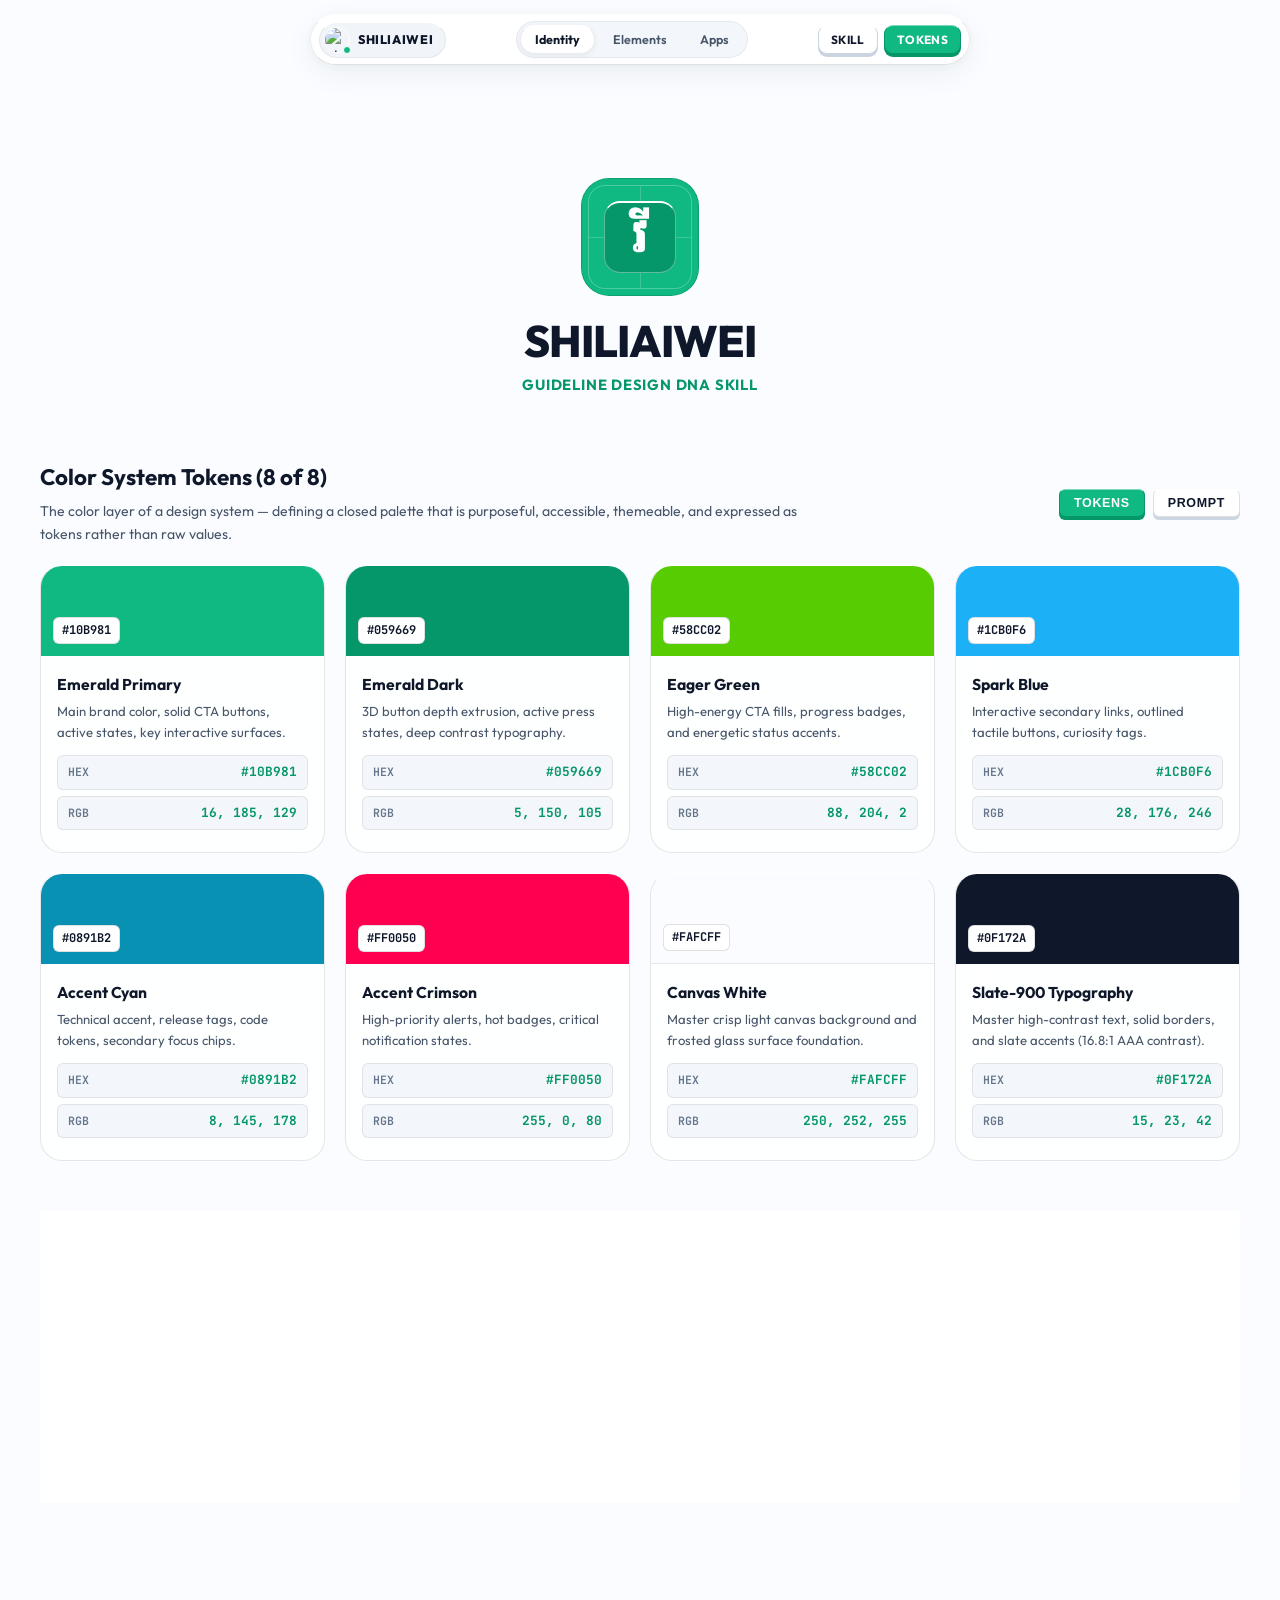
==== commit e72a7a2a: "feat(colors): restore complete 8 Color System Tokens concept cards grid and remove github links" ====
--- a/palette.html
+++ b/palette.html
@@ -2293,7 +2293,7 @@
 
         <div style="display: flex; justify-content: space-between; align-items: center; font-size: 0.72rem; color: var(--text-dim); border-top: 1px solid rgba(0,0,0,0.06); padding-top: 12px;">
           <span>Release v2.4.0 (Solid Architecture)</span>
-          <a href="https://github.com/shiliaiwei/shiliaiwei-design-dna" target="_blank" style="color: var(--primary-dark); font-weight: 700; text-decoration: none;">GitHub Repository ↗</a>
+          <span style="color: var(--primary-dark); font-weight: 700;">Shiliaiwei Design DNA</span>
         </div>
       </div>
     </div>
@@ -2332,120 +2332,241 @@
 
         
 
+        <!-- SECTION: VISUAL IDENTITY & COLOR SYSTEM TOKENS -->
         <section id="section-tactile" class="studio-view active" style="margin-bottom: 60px;">
-      <h2 class="section-title" data-i18n="sec_2_title">
-        Visual Identity & Tactile UI Standards
-      </h2>
-
-      <div style="background-color: var(--bg-surface); border: 1px solid var(--border-glass); border-radius: var(--radius-xl); padding: 24px; backdrop-filter: blur(16px);">
-        <div style="display: grid; grid-template-columns: repeat(auto-fit, minmax(280px, 1fr)); gap: 20px;">
-          
-          <!-- Tactile Buttons Demo -->
-          <div style="background-color: var(--bg-inner-glass); padding: 20px; border-radius: 14px; border: 1px solid rgba(0, 0, 0, 0.08); box-shadow: none; display: flex; flex-direction: column; justify-content: space-between;">
+          <div style="display: flex; justify-content: space-between; align-items: center; flex-wrap: wrap; gap: 12px; margin-bottom: 20px;">
             <div>
-              <div style="margin-bottom: 14px;">
-                <div style="font-size: 0.8rem; font-weight: 700; color: var(--text-dim); text-transform: uppercase; letter-spacing: 0.053em;">
-                  Sticker Tactile Buttons (9px Radius)
+              <h2 class="section-title" style="margin-bottom: 4px;" data-i18n="sec_1_title">
+                Color System Tokens (8 of 8)
+              </h2>
+              <p style="color: var(--text-muted); font-size: 0.88rem; max-width: 780px;" data-i18n="sec_1_desc">
+                The color layer of a design system — defining a closed palette that is purposeful, accessible, themeable, and expressed as tokens rather than raw values.
+              </p>
+            </div>
+            <div style="display: flex; gap: 8px;">
+              <button class="btn btn-primary btn-sm" onclick="copyAllTokens()">Tokens</button>
+              <button class="btn btn-glass btn-sm" onclick="copyComponentPrompt('color_palette', this)">Prompt</button>
+            </div>
+          </div>
+
+          <!-- The Complete 8 Original Color Tokens Concept Cards Grid -->
+          <div class="palette-grid">
+            <!-- 1. Emerald Primary -->
+            <div class="color-card" onclick="copyVal('#10B981', 'Emerald Primary', this)" title="Click to copy #10B981">
+              <div class="swatch" style="background-color: #10B981;">
+                <span class="swatch-tag">#10B981</span>
+              </div>
+              <div class="color-info">
+                <h3 class="color-name">Emerald Primary</h3>
+                <p class="color-role">Main brand color, solid CTA buttons, active states, key interactive surfaces.</p>
+                <div class="code-row">
+                  <span class="code-label">HEX</span>
+                  <span class="code-val">#10B981</span>
+                </div>
+                <div class="code-row">
+                  <span class="code-label">RGB</span>
+                  <span class="code-val">16, 185, 129</span>
                 </div>
               </div>
-              <div style="display: flex; flex-direction: column; gap: 12px; margin-bottom: 16px;">
-                <button class="btn btn-eager" style="justify-content: center; text-transform: uppercase; letter-spacing: 0.053em; padding: 12px 20px;">
-                  Get Started
-                </button>
-                <button class="btn btn-spark" style="justify-content: center; text-transform: uppercase; letter-spacing: 0.053em; padding: 10px 20px;">
-                  Login Account
-                </button>
+            </div>
+
+            <!-- 2. Emerald Dark -->
+            <div class="color-card" onclick="copyVal('#059669', 'Emerald Dark', this)" title="Click to copy #059669">
+              <div class="swatch" style="background-color: #059669;">
+                <span class="swatch-tag">#059669</span>
               </div>
-            </div>
-            <div style="display: flex; justify-content: space-between; align-items: center; padding-top: 12px; border-top: 1px solid rgba(0,0,0,0.06);">
-              <span style="font-size: 0.75rem; color: var(--text-dim);">UI Element: Tactile Buttons</span>
-              <button class="btn btn-glass btn-sm" onclick="copyComponentPrompt('tactile_buttons', this)">Prompt</button>
-            </div>
-          </div>
-
-          <!-- Spacing & Typography Rules -->
-          <div style="background-color: var(--bg-inner-glass); padding: 20px; border-radius: 14px; border: 1px solid rgba(0, 0, 0, 0.08); box-shadow: none; display: flex; flex-direction: column; justify-content: space-between;">
-            <div>
-              <div style="margin-bottom: 12px;">
-                <div style="font-size: 0.8rem; font-weight: 700; color: var(--text-dim); text-transform: uppercase; letter-spacing: 0.053em;">
-                  4px Spacing Unit & Tracking Rules
+              <div class="color-info">
+                <h3 class="color-name">Emerald Dark</h3>
+                <p class="color-role">3D button depth extrusion, active press states, deep contrast typography.</p>
+                <div class="code-row">
+                  <span class="code-label">HEX</span>
+                  <span class="code-val">#059669</span>
+                </div>
+                <div class="code-row">
+                  <span class="code-label">RGB</span>
+                  <span class="code-val">5, 150, 105</span>
                 </div>
               </div>
-              <div style="display: flex; flex-direction: column; gap: 8px; font-size: 0.84rem; margin-bottom: 16px;">
-                <div style="display: flex; justify-content: space-between;">
-                  <span style="color: var(--text-muted);">Base Unit:</span>
-                  <span style="font-family: var(--font-mono); color: var(--color-eager-green); font-weight: 700;">4px Scale</span>
+            </div>
+
+            <!-- 3. Eager Green -->
+            <div class="color-card" onclick="copyVal('#58CC02', 'Shiliaiwei Eager Green', this)" title="Click to copy #58CC02">
+              <div class="swatch" style="background-color: #58CC02;">
+                <span class="swatch-tag">#58CC02</span>
+              </div>
+              <div class="color-info">
+                <h3 class="color-name">Eager Green</h3>
+                <p class="color-role">High-energy CTA fills, progress badges, and energetic status accents.</p>
+                <div class="code-row">
+                  <span class="code-label">HEX</span>
+                  <span class="code-val">#58CC02</span>
                 </div>
-                <div style="display: flex; justify-content: space-between;">
-                  <span style="color: var(--text-muted);">Display Headline Tracking:</span>
-                  <span style="font-family: var(--font-mono); color: var(--color-spark-blue); font-weight: 700;">-0.0200em</span>
-                </div>
-                <div style="display: flex; justify-content: space-between;">
-                  <span style="color: var(--text-muted);">Nav Label Uppercase Tracking:</span>
-                  <span style="font-family: var(--font-mono); color: var(--primary-dark); font-weight: 700;">+0.0530em</span>
-                </div>
-                <div style="display: flex; justify-content: space-between;">
-                  <span style="color: var(--text-muted);">Card Padding:</span>
-                  <span style="font-family: var(--font-mono); color: var(--text-main);">16px - 24px</span>
+                <div class="code-row">
+                  <span class="code-label">RGB</span>
+                  <span class="code-val">88, 204, 2</span>
                 </div>
               </div>
             </div>
-            <div style="display: flex; justify-content: space-between; align-items: center; padding-top: 12px; border-top: 1px solid rgba(0,0,0,0.06);">
-              <span style="font-size: 0.75rem; color: var(--text-dim);">UI Element: Spacing & Rhythm</span>
-              <button class="btn btn-glass btn-sm" onclick="copyComponentPrompt('spacing_rules', this)">Prompt</button>
-            </div>
-          </div>
-
-          <!-- Closed 6-Color Brand Palette Tokens -->
-          <div style="background-color: var(--bg-inner-glass); padding: 20px; border-radius: 14px; border: 1px solid rgba(0, 0, 0, 0.08); box-shadow: none; display: flex; flex-direction: column; justify-content: space-between;">
-            <div>
-              <div style="margin-bottom: 14px;">
-                <div style="font-size: 0.8rem; font-weight: 700; color: var(--text-dim); text-transform: uppercase; letter-spacing: 0.053em;">
-                  Closed 6-Color Brand Palette Tokens
+
+            <!-- 4. Spark Blue -->
+            <div class="color-card" onclick="copyVal('#1CB0F6', 'Shiliaiwei Spark Blue', this)" title="Click to copy #1CB0F6">
+              <div class="swatch" style="background-color: #1CB0F6;">
+                <span class="swatch-tag">#1CB0F6</span>
+              </div>
+              <div class="color-info">
+                <h3 class="color-name">Spark Blue</h3>
+                <p class="color-role">Interactive secondary links, outlined tactile buttons, curiosity tags.</p>
+                <div class="code-row">
+                  <span class="code-label">HEX</span>
+                  <span class="code-val">#1CB0F6</span>
+                </div>
+                <div class="code-row">
+                  <span class="code-label">RGB</span>
+                  <span class="code-val">28, 176, 246</span>
                 </div>
               </div>
-              <div style="display: grid; grid-template-columns: repeat(3, 1fr); gap: 10px; margin-bottom: 16px;">
-                <div onclick="copyVal('#10B981', 'Copied #10B981 (Primary Emerald)', this)" style="cursor: pointer; display: flex; flex-direction: column; gap: 4px; padding: 8px; background: #FFFFFF; border-radius: 8px; border: 1px solid rgba(0,0,0,0.06);">
-                  <div style="height: 28px; background: #10B981; border-radius: 6px;"></div>
-                  <span style="font-size: 0.72rem; font-weight: 700; color: #0F172A;">Emerald</span>
-                  <span style="font-size: 0.65rem; font-family: var(--font-mono); color: #64748B;">#10B981</span>
+            </div>
+
+            <!-- 5. Accent Cyan -->
+            <div class="color-card" onclick="copyVal('#0891B2', 'Accent Cyan', this)" title="Click to copy #0891B2">
+              <div class="swatch" style="background-color: #0891B2;">
+                <span class="swatch-tag">#0891B2</span>
+              </div>
+              <div class="color-info">
+                <h3 class="color-name">Accent Cyan</h3>
+                <p class="color-role">Technical accent, release tags, code tokens, secondary focus chips.</p>
+                <div class="code-row">
+                  <span class="code-label">HEX</span>
+                  <span class="code-val">#0891B2</span>
                 </div>
-                <div onclick="copyVal('#059669', 'Copied #059669 (Deep Emerald)', this)" style="cursor: pointer; display: flex; flex-direction: column; gap: 4px; padding: 8px; background: #FFFFFF; border-radius: 8px; border: 1px solid rgba(0,0,0,0.06);">
-                  <div style="height: 28px; background: #059669; border-radius: 6px;"></div>
-                  <span style="font-size: 0.72rem; font-weight: 700; color: #0F172A;">Deep</span>
-                  <span style="font-size: 0.65rem; font-family: var(--font-mono); color: #64748B;">#059669</span>
-                </div>
-                <div onclick="copyVal('#58CC02', 'Copied #58CC02 (Eager Green)', this)" style="cursor: pointer; display: flex; flex-direction: column; gap: 4px; padding: 8px; background: #FFFFFF; border-radius: 8px; border: 1px solid rgba(0,0,0,0.06);">
-                  <div style="height: 28px; background: #58CC02; border-radius: 6px;"></div>
-                  <span style="font-size: 0.72rem; font-weight: 700; color: #0F172A;">Eager</span>
-                  <span style="font-size: 0.65rem; font-family: var(--font-mono); color: #64748B;">#58CC02</span>
-                </div>
-                <div onclick="copyVal('#1CB0F6', 'Copied #1CB0F6 (Spark Blue)', this)" style="cursor: pointer; display: flex; flex-direction: column; gap: 4px; padding: 8px; background: #FFFFFF; border-radius: 8px; border: 1px solid rgba(0,0,0,0.06);">
-                  <div style="height: 28px; background: #1CB0F6; border-radius: 6px;"></div>
-                  <span style="font-size: 0.72rem; font-weight: 700; color: #0F172A;">Spark</span>
-                  <span style="font-size: 0.65rem; font-family: var(--font-mono); color: #64748B;">#1CB0F6</span>
-                </div>
-                <div onclick="copyVal('#0891B2', 'Copied #0891B2 (Accent Cyan)', this)" style="cursor: pointer; display: flex; flex-direction: column; gap: 4px; padding: 8px; background: #FFFFFF; border-radius: 8px; border: 1px solid rgba(0,0,0,0.06);">
-                  <div style="height: 28px; background: #0891B2; border-radius: 6px;"></div>
-                  <span style="font-size: 0.72rem; font-weight: 700; color: #0F172A;">Cyan</span>
-                  <span style="font-size: 0.65rem; font-family: var(--font-mono); color: #64748B;">#0891B2</span>
-                </div>
-                <div onclick="copyVal('#FF0050', 'Copied #FF0050 (Accent Crimson)', this)" style="cursor: pointer; display: flex; flex-direction: column; gap: 4px; padding: 8px; background: #FFFFFF; border-radius: 8px; border: 1px solid rgba(0,0,0,0.06);">
-                  <div style="height: 28px; background: #FF0050; border-radius: 6px;"></div>
-                  <span style="font-size: 0.72rem; font-weight: 700; color: #0F172A;">Crimson</span>
-                  <span style="font-size: 0.65rem; font-family: var(--font-mono); color: #64748B;">#FF0050</span>
+                <div class="code-row">
+                  <span class="code-label">RGB</span>
+                  <span class="code-val">8, 145, 178</span>
                 </div>
               </div>
             </div>
-            <div style="display: flex; justify-content: space-between; align-items: center; padding-top: 12px; border-top: 1px solid rgba(0,0,0,0.06);">
-              <span style="font-size: 0.75rem; color: var(--text-dim);">UI Element: Color Palette</span>
-              <button class="btn btn-glass btn-sm" onclick="copyComponentPrompt('color_palette', this)">Prompt</button>
-            </div>
-          </div>
-
-        </div>
-      </div>
-    </section>
+
+            <!-- 6. Accent Crimson -->
+            <div class="color-card" onclick="copyVal('#FF0050', 'Accent Crimson', this)" title="Click to copy #FF0050">
+              <div class="swatch" style="background-color: #FF0050;">
+                <span class="swatch-tag">#FF0050</span>
+              </div>
+              <div class="color-info">
+                <h3 class="color-name">Accent Crimson</h3>
+                <p class="color-role">High-priority alerts, hot badges, critical notification states.</p>
+                <div class="code-row">
+                  <span class="code-label">HEX</span>
+                  <span class="code-val">#FF0050</span>
+                </div>
+                <div class="code-row">
+                  <span class="code-label">RGB</span>
+                  <span class="code-val">255, 0, 80</span>
+                </div>
+              </div>
+            </div>
+
+            <!-- 7. Canvas White -->
+            <div class="color-card" onclick="copyVal('#FAFCFF', 'Canvas White', this)" title="Click to copy #FAFCFF">
+              <div class="swatch" style="background-color: #FAFCFF; border-bottom: 1px solid rgba(0,0,0,0.08);">
+                <span class="swatch-tag">#FAFCFF</span>
+              </div>
+              <div class="color-info">
+                <h3 class="color-name">Canvas White</h3>
+                <p class="color-role">Master crisp light canvas background and frosted glass surface foundation.</p>
+                <div class="code-row">
+                  <span class="code-label">HEX</span>
+                  <span class="code-val">#FAFCFF</span>
+                </div>
+                <div class="code-row">
+                  <span class="code-label">RGB</span>
+                  <span class="code-val">250, 252, 255</span>
+                </div>
+              </div>
+            </div>
+
+            <!-- 8. Slate-900 Typography -->
+            <div class="color-card" onclick="copyVal('#0F172A', 'Slate-900 Typography', this)" title="Click to copy #0F172A">
+              <div class="swatch" style="background-color: #0F172A;">
+                <span class="swatch-tag">#0F172A</span>
+              </div>
+              <div class="color-info">
+                <h3 class="color-name">Slate-900 Typography</h3>
+                <p class="color-role">Master high-contrast text, solid borders, and slate accents (16.8:1 AAA contrast).</p>
+                <div class="code-row">
+                  <span class="code-label">HEX</span>
+                  <span class="code-val">#0F172A</span>
+                </div>
+                <div class="code-row">
+                  <span class="code-label">RGB</span>
+                  <span class="code-val">15, 23, 42</span>
+                </div>
+              </div>
+            </div>
+          </div>
+
+          <!-- Tactile Standards & Spatial Rules Card Container -->
+          <div style="background-color: var(--bg-surface); border: 1px solid var(--border-glass); border-radius: var(--radius-xl); padding: 24px; backdrop-filter: blur(16px);">
+            <div style="display: grid; grid-template-columns: repeat(auto-fit, minmax(280px, 1fr)); gap: 20px;">
+              
+              <!-- Tactile Buttons Demo -->
+              <div style="background-color: var(--bg-inner-glass); padding: 20px; border-radius: 14px; border: 1px solid rgba(0, 0, 0, 0.08); box-shadow: none; display: flex; flex-direction: column; justify-content: space-between;">
+                <div>
+                  <div style="margin-bottom: 14px;">
+                    <div style="font-size: 0.8rem; font-weight: 700; color: var(--text-dim); text-transform: uppercase; letter-spacing: 0.053em;">
+                      Sticker Tactile Buttons (9px Radius)
+                    </div>
+                  </div>
+                  <div style="display: flex; flex-direction: column; gap: 12px; margin-bottom: 16px;">
+                    <button class="btn btn-eager" style="justify-content: center; text-transform: uppercase; letter-spacing: 0.053em; padding: 12px 20px;">
+                      Get Started
+                    </button>
+                    <button class="btn btn-spark" style="justify-content: center; text-transform: uppercase; letter-spacing: 0.053em; padding: 10px 20px;">
+                      Login Account
+                    </button>
+                  </div>
+                </div>
+                <div style="display: flex; justify-content: space-between; align-items: center; padding-top: 12px; border-top: 1px solid rgba(0,0,0,0.06);">
+                  <span style="font-size: 0.75rem; color: var(--text-dim);">UI Element: Tactile Buttons</span>
+                  <button class="btn btn-glass btn-sm" onclick="copyComponentPrompt('tactile_buttons', this)">Prompt</button>
+                </div>
+              </div>
+
+              <!-- Spacing & Typography Rules -->
+              <div style="background-color: var(--bg-inner-glass); padding: 20px; border-radius: 14px; border: 1px solid rgba(0, 0, 0, 0.08); box-shadow: none; display: flex; flex-direction: column; justify-content: space-between;">
+                <div>
+                  <div style="margin-bottom: 12px;">
+                    <div style="font-size: 0.8rem; font-weight: 700; color: var(--text-dim); text-transform: uppercase; letter-spacing: 0.053em;">
+                      4px Spacing Unit & Tracking Rules
+                    </div>
+                  </div>
+                  <div style="display: flex; flex-direction: column; gap: 8px; font-size: 0.84rem; margin-bottom: 16px;">
+                    <div style="display: flex; justify-content: space-between;">
+                      <span style="color: var(--text-muted);">Base Unit:</span>
+                      <span style="font-family: var(--font-mono); color: var(--color-eager-green); font-weight: 700;">4px Scale</span>
+                    </div>
+                    <div style="display: flex; justify-content: space-between;">
+                      <span style="color: var(--text-muted);">Display Headline Tracking:</span>
+                      <span style="font-family: var(--font-mono); color: var(--color-spark-blue); font-weight: 700;">-0.0200em</span>
+                    </div>
+                    <div style="display: flex; justify-content: space-between;">
+                      <span style="color: var(--text-muted);">Nav Label Uppercase Tracking:</span>
+                      <span style="font-family: var(--font-mono); color: var(--primary-dark); font-weight: 700;">+0.0530em</span>
+                    </div>
+                    <div style="display: flex; justify-content: space-between;">
+                      <span style="color: var(--text-muted);">Card Padding:</span>
+                      <span style="font-family: var(--font-mono); color: var(--text-main);">16px - 24px</span>
+                    </div>
+                  </div>
+                </div>
+                <div style="display: flex; justify-content: space-between; align-items: center; padding-top: 12px; border-top: 1px solid rgba(0,0,0,0.06);">
+                  <span style="font-size: 0.75rem; color: var(--text-dim);">UI Element: Spacing & Rhythm</span>
+                  <button class="btn btn-glass btn-sm" onclick="copyComponentPrompt('spacing_rules', this)">Prompt</button>
+                </div>
+              </div>
+
+            </div>
+          </div>
+        </section>
 
     <!-- CORE DESIGN SYSTEM UI ELEMENTS -->
     <section id="section-elements" class="studio-view" style="margin-bottom: 60px;">
@@ -3295,15 +3416,17 @@
     }
 
     const componentPrompts = {
-      color_palette: `/* Prompt: Shiliaiwei 6 Closed Color Palette Tokens */
-Directive: Implement the closed 6-token color system for Shiliaiwei Liquid Glass.
-- Primary Emerald: #10B981 (--primary) - Core brand interactive actions and confirmations.
-- Deep Emerald: #059669 (--primary-dark) - 3D depth extrusion and high-contrast text.
-- Eager Green: #58CC02 (--color-eager-green) - High-energy CTA buttons.
-- Spark Blue: #1CB0F6 (--color-spark-blue) - Secondary interactive accents.
-- Accent Cyan: #0891B2 (--accent-cyan) - Release tags and code chips.
-- Accent Crimson: #FF0050 (--accent-crimson) - Critical alerts and danger states.
-- Rule: 100% solid colors only, zero gradients, zero unlisted colors.`,
+      color_palette: `/* Prompt: Shiliaiwei 8 Closed Color System Tokens */
+Directive: Implement the closed 8-token color system for Shiliaiwei Liquid Glass.
+- 01. Emerald Primary: #10B981 (--primary) - Core brand interactive actions and confirmations.
+- 02. Emerald Dark: #059669 (--primary-dark) - 3D depth extrusion and high-contrast text.
+- 03. Eager Green: #58CC02 (--color-eager-green) - High-energy CTA buttons.
+- 04. Spark Blue: #1CB0F6 (--color-spark-blue) - Secondary interactive accents.
+- 05. Accent Cyan: #0891B2 (--accent-cyan) - Release tags and code chips.
+- 06. Accent Crimson: #FF0050 (--accent-crimson) - Critical alerts and danger states.
+- 07. Canvas White: #FAFCFF (--bg-main) - High-contrast canvas foundation.
+- 08. Slate-900 Typography: #0F172A (--text-main) - Master typography & solid borders (16.8:1 AAA contrast).
+- Rule: 100% solid colors only, zero gradients, zero unlisted colors, WCAG 2.2 AAA compliant.`,
 
       tactile_buttons: `/* Prompt: Shiliaiwei Tactile Sticker Buttons */
 Directive: Implement 9px border-radius sticker buttons with 3D bottom depth shadow.
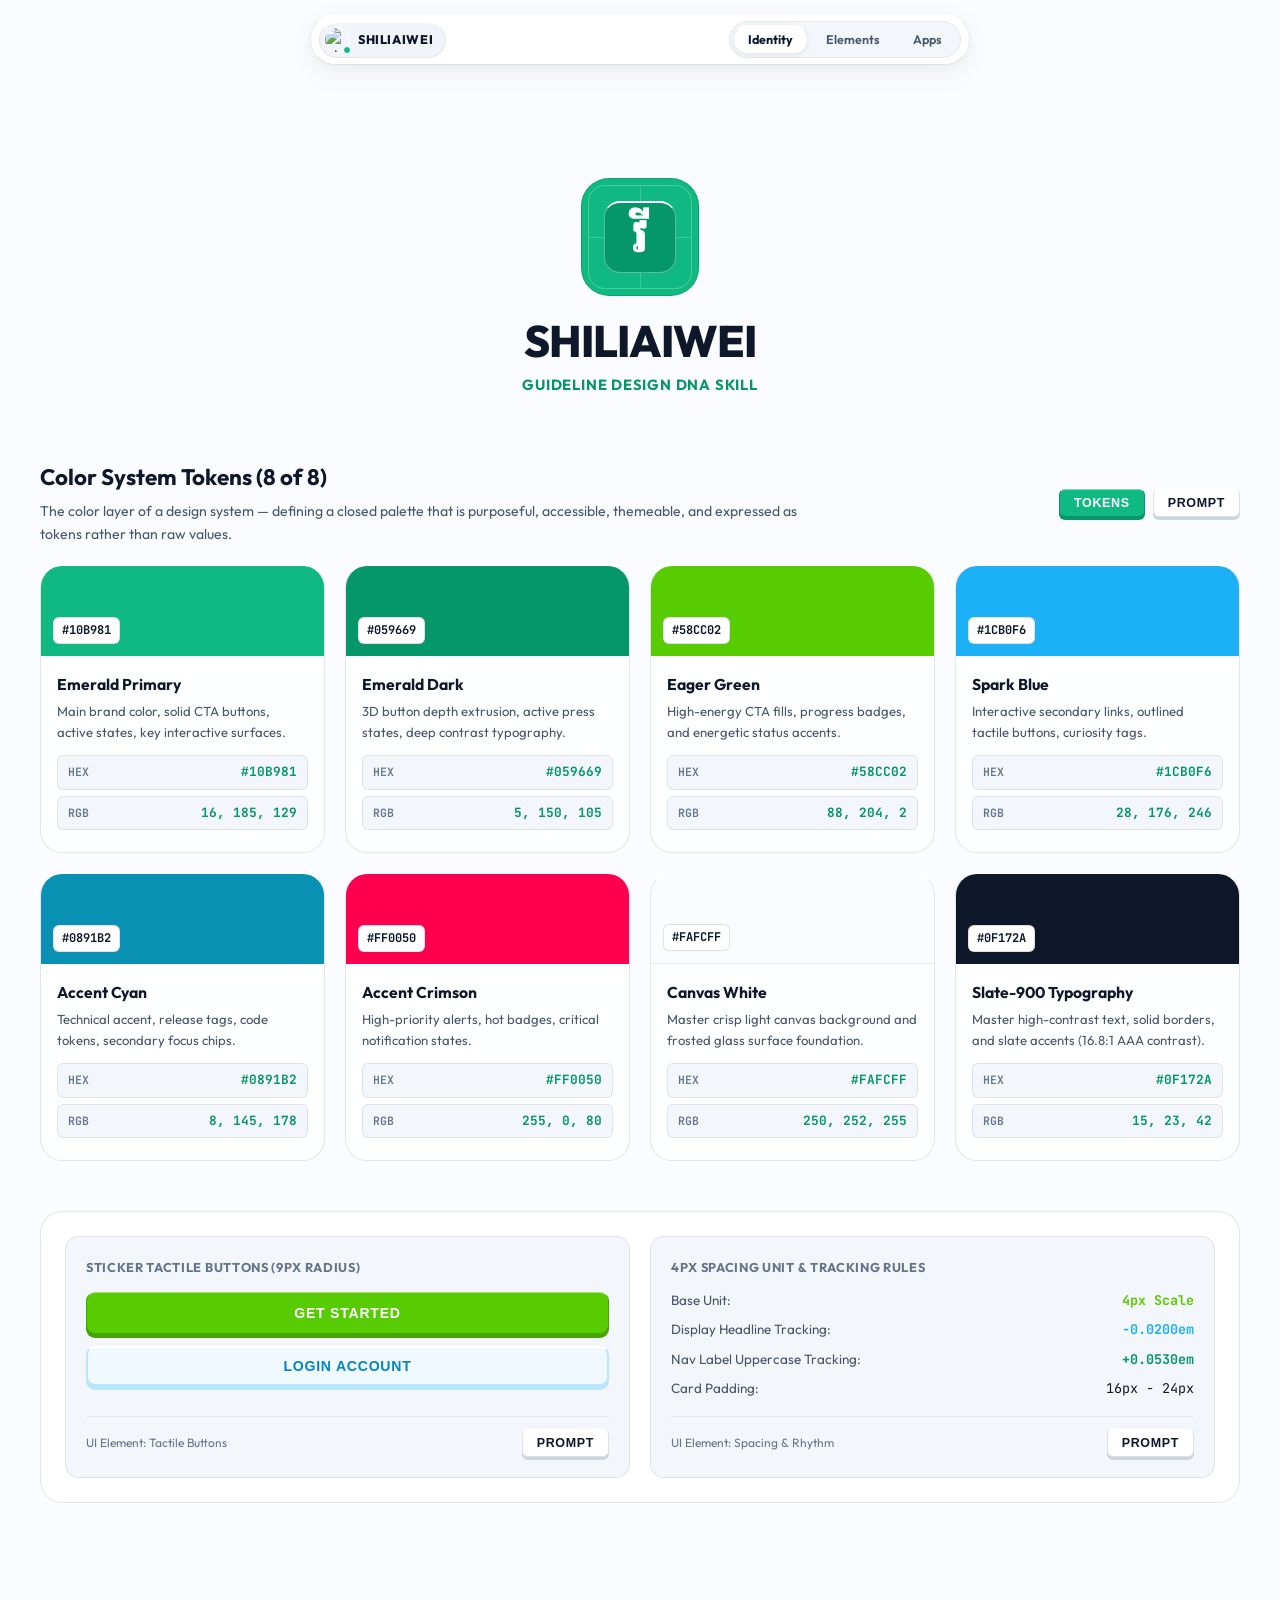
==== commit ca4001c6: "style(dock): remove Skill and Tokens action buttons from floating dock menu" ====
--- a/palette.html
+++ b/palette.html
@@ -2247,16 +2247,6 @@
           </button>
           <button class="dock-tab" onclick="switchStudioView('webapp', this)" data-view="webapp" data-i18n="nav_webapp">
             Apps
-          </button>
-        </div>
-
-        <!-- Right: Action Buttons (Strict 1-Word Labels) -->
-        <div class="apple-dock-actions">
-          <button class="dock-action-btn dock-btn-glass" onclick="copySkillMarkdown()" title="Copy Agent Skill Markdown">
-            Skill
-          </button>
-          <button class="dock-action-btn dock-btn-primary" onclick="copyAllTokens()" title="Copy Design Tokens">
-            Tokens
           </button>
         </div>
       </nav>
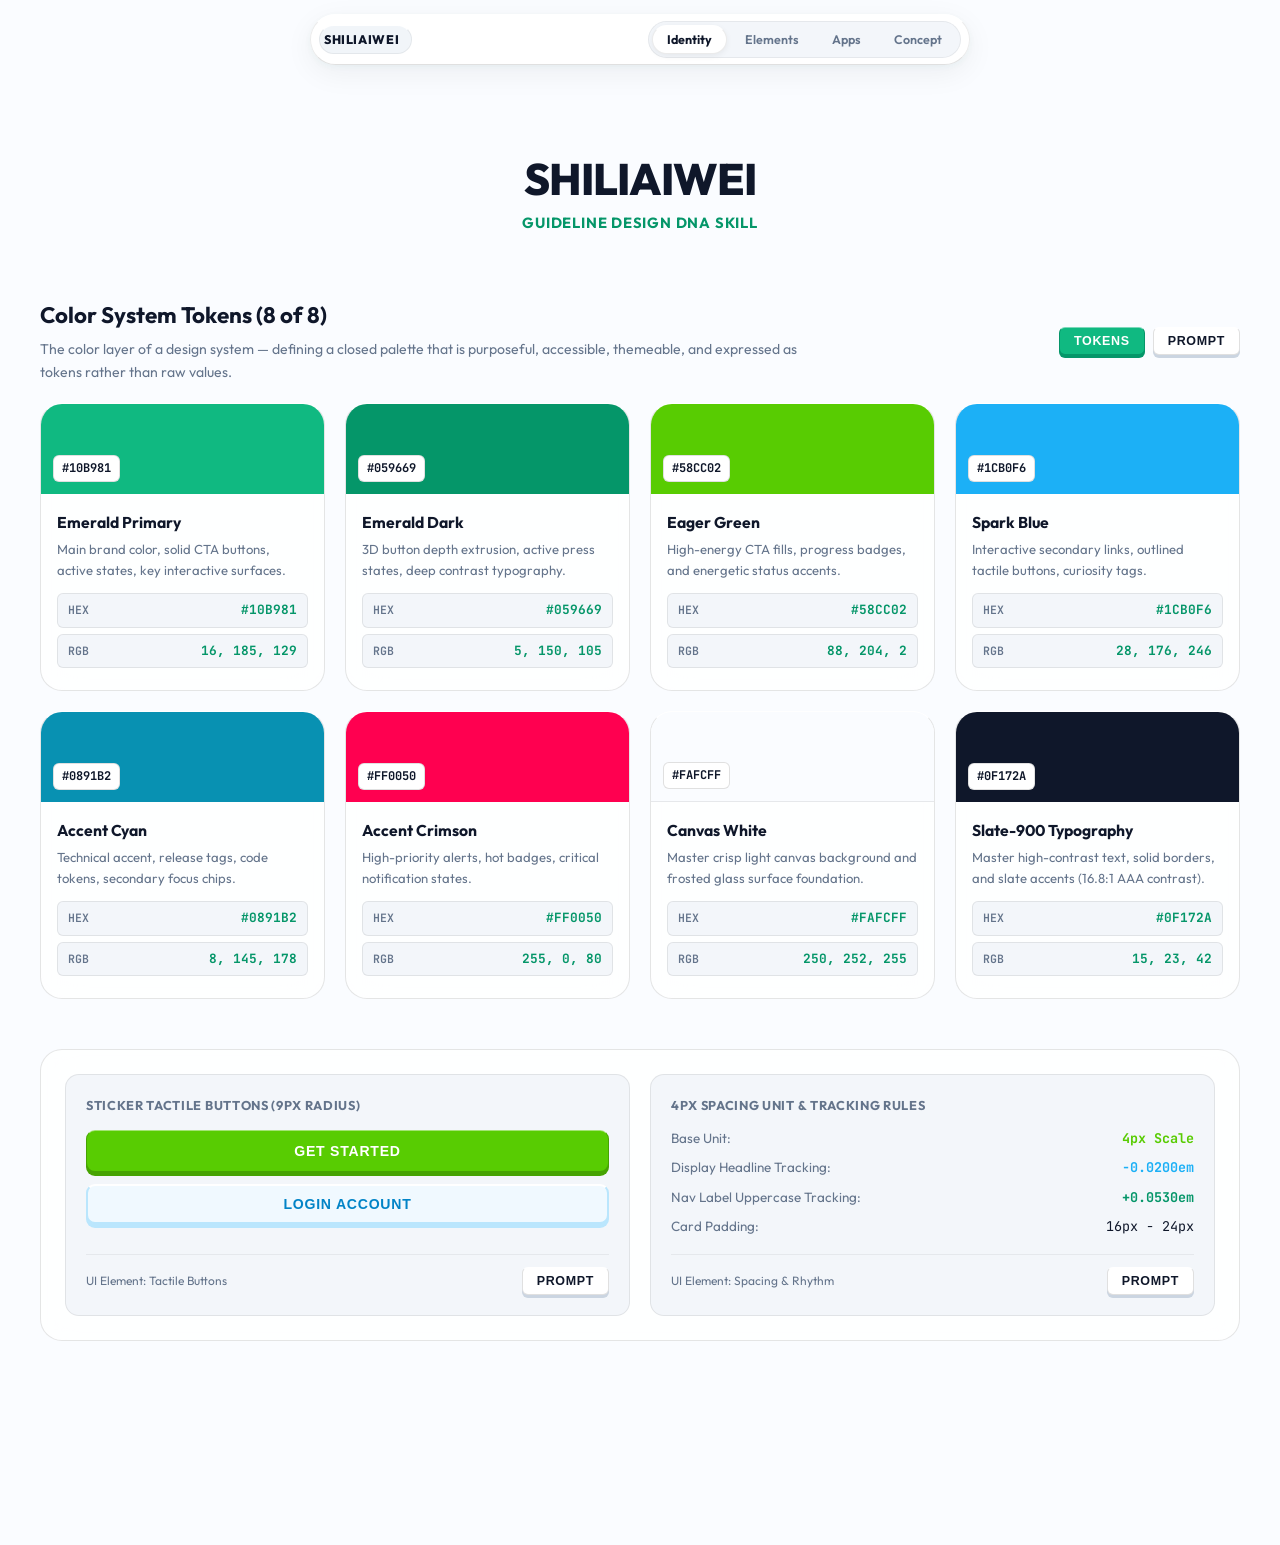
==== commit b23e991f: "feat(concept): remove logo and integrate Liquid Glass macOS SplitView concept section" ====
--- a/palette.html
+++ b/palette.html
@@ -2218,6 +2218,251 @@
 
     
 
+  
+    /* ==========================================================================
+       SKILL: LIQUID GLASS MACOS SPLITVIEW DESIGN SYSTEM
+       Standard: Apple Human Interface Guidelines (macOS) + Liquid Glass Refraction
+       ========================================================================== */
+
+    :root {
+      /* --- 1. Base Canvas & Typography Tokens --- */
+      --font-system: -apple-system, BlinkMacSystemFont, "SF Pro Text", "SF Pro Display", "Segoe UI", Roboto, sans-serif;
+      --font-split-mono: "SF Mono", Menlo, Monaco, Consolas, monospace;
+      --letter-spacing-ui: -0.01em;
+
+      --bg-canvas: #F8FAFC;
+      --bg-sidebar: rgba(248, 250, 252, 0.88);
+      --bg-surface: rgba(255, 255, 255, 0.80);
+      --bg-card: rgba(255, 255, 255, 0.75);
+      --bg-inspector: rgba(255, 255, 255, 0.92);
+
+      --text-primary: #0F172A;
+      --text-secondary: #475569;
+      --text-muted: #64748B;
+      --text-disabled: #94A3B8;
+
+      /* --- 2. macOS Semantic Accent Tokens --- */
+      --accent-blue: #007AFF;
+      --accent-blue-gradient: linear-gradient(180deg, #0A84FF 0%, #0066CC 100%);
+      --accent-green: #34C759;
+      --accent-orange: #FF9500;
+      --accent-red: #FF3B30;
+
+      /* --- 3. Refraction Border Tokens --- */
+      --border-specular-bright: 1px solid rgba(255, 255, 255, 0.95);
+      --border-specular-mid: 1px solid rgba(255, 255, 255, 0.65);
+      --border-specular-soft: 1px solid rgba(255, 255, 255, 0.40);
+      --border-shadow-rim: 1px solid rgba(15, 23, 42, 0.12);
+      --border-divider: 1px solid rgba(15, 23, 42, 0.08);
+
+      /* --- 4. Elevation & Specular Reflection Shadows --- */
+      --shadow-specular-surface: 
+        inset 0 1px 0 rgba(255, 255, 255, 0.90),
+        inset 1px 0 0 rgba(255, 255, 255, 0.50),
+        inset -1px 0 0 rgba(255, 255, 255, 0.30),
+        inset 0 -1px 0 rgba(15, 23, 42, 0.08),
+        0 4px 20px -2px rgba(15, 23, 42, 0.05);
+
+      --shadow-specular-card: 
+        inset 0 1px 0 rgba(255, 255, 255, 0.90),
+        inset 1px 0 0 rgba(255, 255, 255, 0.45),
+        inset -1px 0 0 rgba(255, 255, 255, 0.25),
+        inset 0 -1px 0 rgba(15, 23, 42, 0.06),
+        0 2px 10px rgba(15, 23, 42, 0.04);
+
+      --shadow-specular-card-hover: 
+        inset 0 1px 0 rgba(255, 255, 255, 1),
+        inset 1px 0 0 rgba(255, 255, 255, 0.70),
+        inset -1px 0 0 rgba(255, 255, 255, 0.40),
+        inset 0 -1px 0 rgba(15, 23, 42, 0.10),
+        0 8px 24px -4px rgba(15, 23, 42, 0.08);
+
+      --shadow-primary-button: 
+        inset 0 1px 0 rgba(255, 255, 255, 0.55),
+        inset 0 -1px 0 rgba(0, 0, 0, 0.20),
+        0 2px 8px rgba(0, 122, 255, 0.35);
+
+      /* --- 5. Layout Dimension Tokens --- */
+      --sidebar-width: 260px;
+      --inspector-width: 360px;
+      --header-height: 52px;
+      --radius-card: 14px;
+      --radius-button: 8px;
+      --radius-pill: 9999px;
+    }
+
+    /* Production Utility Classes */
+    .liquid-glass-header {
+      height: var(--header-height);
+      background: rgba(255, 255, 255, 0.85);
+      backdrop-filter: blur(20px) saturate(180%);
+      -webkit-backdrop-filter: blur(20px) saturate(180%);
+      border-bottom: var(--border-divider);
+      box-shadow: 0 1px 0 rgba(255, 255, 255, 0.85);
+    }
+
+    .liquid-glass-sidebar {
+      width: var(--sidebar-width);
+      background: var(--bg-sidebar);
+      backdrop-filter: blur(24px) saturate(170%);
+      -webkit-backdrop-filter: blur(24px) saturate(170%);
+      border-right: var(--border-divider);
+      box-shadow: inset -1px 0 0 rgba(255, 255, 255, 0.75);
+    }
+
+    .liquid-glass-inspector {
+      width: var(--inspector-width);
+      background: var(--bg-inspector);
+      backdrop-filter: blur(24px) saturate(180%);
+      -webkit-backdrop-filter: blur(24px) saturate(180%);
+      border-left: var(--border-divider);
+      box-shadow: 
+        inset 1px 0 0 rgba(255, 255, 255, 0.85),
+        -4px 0 24px rgba(15, 23, 42, 0.06);
+    }
+
+    .liquid-glass-surface {
+      background: var(--bg-surface);
+      backdrop-filter: blur(20px) saturate(180%);
+      -webkit-backdrop-filter: blur(20px) saturate(180%);
+      border-top: var(--border-specular-bright);
+      border-left: var(--border-specular-mid);
+      border-right: var(--border-specular-soft);
+      border-bottom: var(--border-shadow-rim);
+      box-shadow: var(--shadow-specular-surface);
+    }
+
+    .liquid-glass-card {
+      border-radius: var(--radius-card);
+      background: var(--bg-card);
+      backdrop-filter: blur(16px) saturate(170%);
+      -webkit-backdrop-filter: blur(16px) saturate(170%);
+      border-top: var(--border-specular-bright);
+      border-left: var(--border-specular-mid);
+      border-right: var(--border-specular-soft);
+      border-bottom: var(--border-shadow-rim);
+      box-shadow: var(--shadow-specular-card);
+      transition: all 0.2s cubic-bezier(0.16, 1, 0.3, 1);
+    }
+
+    .liquid-glass-card:hover {
+      background: rgba(255, 255, 255, 0.95);
+      border-top: 1px solid #FFFFFF;
+      border-left: 1px solid rgba(255, 255, 255, 0.85);
+      border-right: 1px solid rgba(255, 255, 255, 0.60);
+      border-bottom: 1px solid rgba(15, 23, 42, 0.18);
+      box-shadow: var(--shadow-specular-card-hover);
+      transform: translateY(-1px);
+    }
+
+    .liquid-glass-card-selected {
+      background: rgba(240, 246, 255, 0.92) !important;
+      border-top: 1px solid #FFFFFF !important;
+      border-left: 1px solid rgba(0, 122, 255, 0.70) !important;
+      border-right: 1px solid rgba(0, 122, 255, 0.50) !important;
+      border-bottom: 1px solid rgba(0, 122, 255, 0.85) !important;
+      box-shadow: 
+        inset 0 1px 0 #FFFFFF,
+        inset 1px 0 0 rgba(0, 122, 255, 0.40),
+        inset -1px 0 0 rgba(0, 122, 255, 0.30),
+        0 0 0 1.5px rgba(0, 122, 255, 0.60),
+        0 4px 16px -2px rgba(0, 122, 255, 0.18) !important;
+    }
+
+    .liquid-glass-button {
+      border-radius: var(--radius-button);
+      background: rgba(255, 255, 255, 0.75);
+      backdrop-filter: blur(12px);
+      -webkit-backdrop-filter: blur(12px);
+      border-top: var(--border-specular-bright);
+      border-left: var(--border-specular-mid);
+      border-right: var(--border-specular-soft);
+      border-bottom: var(--border-shadow-rim);
+      box-shadow: 
+        inset 0 1px 0 rgba(255, 255, 255, 0.85),
+        inset 0 -1px 0 rgba(15, 23, 42, 0.05),
+        0 1px 3px rgba(15, 23, 42, 0.04);
+      transition: all 0.15s ease;
+      cursor: pointer;
+    }
+
+    .liquid-glass-button:hover {
+      background: rgba(255, 255, 255, 0.95);
+      border-top: 1px solid #FFFFFF;
+      box-shadow: 
+        inset 0 1px 0 rgba(255, 255, 255, 0.95),
+        inset 0 -1px 0 rgba(15, 23, 42, 0.08),
+        0 2px 6px rgba(15, 23, 42, 0.06);
+    }
+
+    .liquid-glass-button:active {
+      background: rgba(241, 245, 249, 0.85);
+      border-top: 1px solid rgba(15, 23, 42, 0.10);
+      border-bottom: 1px solid rgba(255, 255, 255, 0.90);
+      box-shadow: inset 0 1px 2px rgba(15, 23, 42, 0.08);
+      transform: translateY(1px);
+    }
+
+    .liquid-glass-primary {
+      border-radius: var(--radius-button);
+      background: var(--accent-blue-gradient);
+      color: #FFFFFF;
+      border-top: 1px solid rgba(255, 255, 255, 0.45);
+      border-left: 1px solid rgba(255, 255, 255, 0.25);
+      border-right: 1px solid rgba(255, 255, 255, 0.15);
+      border-bottom: 1px solid rgba(0, 0, 0, 0.35);
+      box-shadow: var(--shadow-primary-button);
+      transition: all 0.15s ease;
+      cursor: pointer;
+    }
+
+    .liquid-glass-pill {
+      border-radius: var(--radius-pill);
+      background: rgba(255, 255, 255, 0.70);
+      backdrop-filter: blur(10px);
+      -webkit-backdrop-filter: blur(10px);
+      border-top: var(--border-specular-bright);
+      border-left: var(--border-specular-mid);
+      border-right: var(--border-specular-soft);
+      border-bottom: 1px solid rgba(15, 23, 42, 0.10);
+      box-shadow: 
+        inset 0 1px 0 rgba(255, 255, 255, 0.80),
+        0 1px 2px rgba(15, 23, 42, 0.03);
+      transition: all 0.15s ease;
+      cursor: pointer;
+    }
+
+    .liquid-glass-pill-active {
+      background: var(--accent-blue-gradient) !important;
+      color: #FFFFFF !important;
+      border-top: 1px solid rgba(255, 255, 255, 0.50) !important;
+      border-bottom: 1px solid rgba(0, 0, 0, 0.35) !important;
+      box-shadow: 
+        inset 0 1px 0 rgba(255, 255, 255, 0.55),
+        0 2px 8px rgba(0, 122, 255, 0.30) !important;
+    }
+
+    .liquid-glass-input {
+      border-radius: var(--radius-button);
+      background: rgba(248, 250, 252, 0.70);
+      backdrop-filter: blur(12px);
+      -webkit-backdrop-filter: blur(12px);
+      border-top: 1px solid rgba(15, 23, 42, 0.08);
+      border-left: 1px solid rgba(15, 23, 42, 0.05);
+      border-right: 1px solid rgba(255, 255, 255, 0.70);
+      border-bottom: 1px solid rgba(255, 255, 255, 0.95);
+      box-shadow: inset 0 1px 2px rgba(15, 23, 42, 0.04);
+      transition: all 0.15s ease;
+    }
+
+    .liquid-glass-input:focus {
+      background: rgba(255, 255, 255, 0.95);
+      border: 1px solid rgba(0, 122, 255, 0.60);
+      box-shadow: 
+        inset 0 1px 2px rgba(0, 122, 255, 0.08),
+        0 0 0 3px rgba(0, 122, 255, 0.15);
+      outline: none;
+    }
   </style>
 </head>
 <body>
@@ -2228,16 +2473,12 @@
     <div class="apple-dock-wrapper">
       <nav class="apple-dock" id="appleDock">
         
-        <!-- Left: Avatar Brand Pill (Taps open Brand & Export Popup) -->
+        <!-- Left: Pure Typography Brand Pill (Taps open Brand & Export Popup) -->
         <div class="apple-dock-brand" onclick="handleAppIconTap(event)" title="Click for Shiliaiwei Brand & Skill Actions">
-          <div class="dock-avatar-box">
-            <img src="https://github.com/shiliaiwei.png" alt="Shiliaiwei" class="dock-avatar-img">
-            <span class="dock-status-dot"></span>
-          </div>
           <span class="dock-brand-title">SHILIAIWEI</span>
         </div>
 
-        <!-- Center: 3 Capsule Segmented Tabs (Strict 1-Word Pure Typography) -->
+        <!-- Center: 4 Capsule Segmented Tabs (Strict 1-Word Pure Typography) -->
         <div class="apple-dock-nav">
           <button class="dock-tab active" onclick="switchStudioView('identity', this)" data-view="identity" data-i18n="nav_identity">
             Identity
@@ -2248,6 +2489,9 @@
           <button class="dock-tab" onclick="switchStudioView('webapp', this)" data-view="webapp" data-i18n="nav_webapp">
             Apps
           </button>
+          <button class="dock-tab" onclick="switchStudioView('concept', this)" data-view="concept" data-i18n="nav_concept">
+            Concept
+          </button>
         </div>
       </nav>
     </div>
@@ -2273,11 +2517,14 @@
         </p>
 
         <div style="display: flex; flex-direction: column; gap: 10px; margin-bottom: 16px;">
-          <button class="btn btn-primary" style="justify-content: center; width: 100%; padding: 12px;" onclick="copyAllTokens()">
+          <button class="btn btn-primary" style="justify-content: center; width: 100%; padding: 12px;" onclick="copySkillMarkdown()">
+            Copy Agent Skill Prompt (SKILL.md)
+          </button>
+          <button class="btn btn-eager" style="justify-content: center; width: 100%; padding: 12px;" onclick="downloadSkillMarkdown()">
+            Download Agent Skill (SKILL.md)
+          </button>
+          <button class="btn btn-glass" style="justify-content: center; width: 100%; padding: 12px;" onclick="copyAllTokens()">
             Copy Complete Design Tokens (CSS)
-          </button>
-          <button class="btn btn-glass" style="justify-content: center; width: 100%; padding: 12px;" onclick="copySkillMarkdown()">
-            Copy Agent Skill Prompt (SKILL.md)
           </button>
         </div>
 
@@ -2292,28 +2539,8 @@
       <!-- Main Content Area -->
       <main class="main-content" style="max-width: 1200px; margin: 0 auto;">
         
-        <!-- Authentic Apple iPhone & macOS Desktop App Icon Hero (Liquid Glass Bezel) -->
-        <header class="hero-brand-app-section">
-          <div class="ios-app-icon-wrapper" id="draggableViMark" onclick="handleAppIconTap(event)" title="SHILIAIWEI (វី) — Tap to view details or drag with physics!">
-            <!-- Outer Liquid Glass Frame -->
-            <div class="ios-app-glass-frame">
-              <!-- Inner Solid Emerald App Canvas -->
-              <div class="ios-app-inner-canvas">
-                <!-- Apple Icon Geometry Grid -->
-                <div class="ios-app-grid">
-                  <div class="ios-app-grid-circle"></div>
-                  <div class="ios-app-grid-crosshair-h"></div>
-                  <div class="ios-app-grid-crosshair-v"></div>
-                </div>
-                
-                <!-- 3D Core Plate -->
-                <div class="ios-app-core-plate">
-                  <span class="ios-app-emblem">វី</span>
-                </div>
-              </div>
-            </div>
-          </div>
-          
+        <!-- Pure Typography Brand Header (Zero Logo / Zero Decorative Mark) -->
+        <header class="hero-brand-app-section" style="padding: 24px 10px 16px;">
           <div class="hero-brand-text">
             <h1 class="hero-brand-title">SHILIAIWEI</h1>
             <p class="hero-brand-subtitle" data-i18n="hero_brand_sub">Guideline Design DNA Skill</p>
@@ -3362,6 +3589,222 @@
       </div>
     </section>
 
+    <!-- SECTION: CONCEPT - LIQUID GLASS MACOS SPLITVIEW -->
+    <section id="section-concept" class="studio-view" style="margin-bottom: 60px;">
+      <div style="display: flex; justify-content: space-between; align-items: flex-start; margin-bottom: 20px; flex-wrap: wrap; gap: 14px;">
+        <div>
+          <div style="display: inline-flex; align-items: center; gap: 6px; padding: 4px 10px; border-radius: 9999px; background: rgba(0, 122, 255, 0.08); border: 1px solid rgba(0, 122, 255, 0.20); margin-bottom: 8px;">
+            <span style="width: 7px; height: 7px; border-radius: 50%; background: #007AFF;"></span>
+            <span style="font-size: 0.72rem; font-weight: 700; color: #007AFF; letter-spacing: 0.06em; text-transform: uppercase;">macOS Human Interface Guidelines Standard</span>
+          </div>
+          <h2 class="section-title" style="margin-bottom: 4px;" data-i18n="sec_concept_title">
+            Liquid Glass macOS SplitView Design System
+          </h2>
+          <p style="color: var(--text-dim); font-size: 0.88rem; max-width: 820px;" data-i18n="sec_concept_desc">
+            Production-grade 3-column SplitView layout synthesizing native Apple window ergonomics with 360-degree specular liquid glass refraction, directional specular rim lighting, and responsive tactile controls.
+          </p>
+        </div>
+        <div style="display: flex; gap: 8px; flex-wrap: wrap;">
+          <button class="btn btn-primary btn-sm" onclick="copySplitViewTokens()">Copy Tokens</button>
+          <button class="btn btn-glass btn-sm" onclick="copySplitViewUtilities()">Copy Utilities</button>
+        </div>
+      </div>
+
+      <!-- Live Interactive 3-Column macOS Window Mockup -->
+      <div class="liquid-glass-dialog" style="border-radius: 18px; overflow: hidden; margin-bottom: 30px; box-shadow: 0 20px 50px -10px rgba(15, 23, 42, 0.12); border: 1px solid rgba(15, 23, 42, 0.10);">
+        <!-- Window Chrome / Titlebar -->
+        <div class="liquid-glass-header" style="height: 48px; display: flex; align-items: center; justify-content: space-between; padding: 0 16px;">
+          <div style="display: flex; align-items: center; gap: 8px;">
+            <span style="width: 12px; height: 12px; border-radius: 50%; background: #FF5F56; border: 1px solid rgba(224, 68, 62, 0.6); display: inline-block;"></span>
+            <span style="width: 12px; height: 12px; border-radius: 50%; background: #FFBD2E; border: 1px solid rgba(222, 161, 35, 0.6); display: inline-block;"></span>
+            <span style="width: 12px; height: 12px; border-radius: 50%; background: #27C93F; border: 1px solid rgba(26, 171, 41, 0.6); display: inline-block;"></span>
+            <span style="font-size: 0.78rem; font-weight: 700; color: #0F172A; margin-left: 12px; letter-spacing: -0.01em;">macOS SplitView Preview</span>
+          </div>
+          <div style="display: flex; align-items: center; gap: 8px;">
+            <span class="liquid-glass-pill" style="padding: 4px 10px; font-size: 0.72rem; font-weight: 600; color: #007AFF;">SF Pro Standard</span>
+            <span class="liquid-glass-pill" style="padding: 4px 10px; font-size: 0.72rem; font-weight: 600; color: #64748B;">Live Refraction</span>
+          </div>
+        </div>
+
+        <!-- 3-Column SplitView Body -->
+        <div style="display: flex; min-height: 440px; background: #F8FAFC;">
+          <!-- Column 1: Primary Sidebar (Left, 220px) -->
+          <div class="liquid-glass-sidebar" style="width: 220px; padding: 16px 12px; display: flex; flex-direction: column; gap: 8px; flex-shrink: 0;">
+            <div style="font-size: 0.70rem; font-weight: 800; color: #64748B; text-transform: uppercase; letter-spacing: 0.08em; padding: 0 8px; margin-bottom: 4px;">Navigation</div>
+            <div class="liquid-glass-pill-active" style="padding: 8px 12px; font-size: 0.82rem; font-weight: 600; border-radius: 8px; display: flex; align-items: center; justify-content: space-between;">
+              <span>Documents</span>
+              <span style="font-size: 0.70rem; opacity: 0.85;">5,219</span>
+            </div>
+            <div class="liquid-glass-pill" style="padding: 8px 12px; font-size: 0.82rem; font-weight: 500; color: #0F172A; border-radius: 8px; display: flex; align-items: center; justify-content: space-between;">
+              <span>Frameworks</span>
+              <span style="font-size: 0.70rem; color: #64748B;">84</span>
+            </div>
+            <div class="liquid-glass-pill" style="padding: 8px 12px; font-size: 0.82rem; font-weight: 500; color: #0F172A; border-radius: 8px; display: flex; align-items: center; justify-content: space-between;">
+              <span>Sample Code</span>
+              <span style="font-size: 0.70rem; color: #64748B;">1,420</span>
+            </div>
+            <div class="liquid-glass-pill" style="padding: 8px 12px; font-size: 0.82rem; font-weight: 500; color: #0F172A; border-radius: 8px; display: flex; align-items: center; justify-content: space-between;">
+              <span>Release Notes</span>
+              <span style="font-size: 0.70rem; color: #64748B;">312</span>
+            </div>
+            <div style="margin-top: auto; padding-top: 12px; border-top: 1px solid rgba(15, 23, 42, 0.08);">
+              <input type="text" class="liquid-glass-input" placeholder="Quick filter..." style="width: 100%; padding: 7px 10px; font-size: 0.76rem; color: #0F172A; outline: none;">
+            </div>
+          </div>
+
+          <!-- Column 2: Center Detail Canvas (Flexible) -->
+          <div style="flex: 1; padding: 18px; display: flex; flex-direction: column; gap: 14px; overflow-y: auto;">
+            <div style="display: flex; justify-content: space-between; align-items: center;">
+              <div>
+                <h3 style="font-size: 0.95rem; font-weight: 700; color: #0F172A; margin-bottom: 2px;">Apple Developer Library Archive</h3>
+                <p style="font-size: 0.76rem; color: #64748B;">Real-time upstream navigation index explorer</p>
+              </div>
+              <button class="liquid-glass-primary" style="padding: 7px 14px; font-size: 0.78rem; font-weight: 600;">Download Index</button>
+            </div>
+
+            <!-- Interactive Specular Cards Grid -->
+            <div style="display: grid; grid-template-columns: repeat(auto-fit, minmax(220px, 1fr)); gap: 12px;">
+              <!-- Card 1: Selected -->
+              <div class="liquid-glass-card liquid-glass-card-selected" style="padding: 14px;">
+                <div style="display: flex; justify-content: space-between; align-items: flex-start; margin-bottom: 8px;">
+                  <span style="font-size: 0.70rem; font-weight: 700; color: #007AFF; text-transform: uppercase;">SELECTED ACTIVE</span>
+                  <span style="font-size: 0.72rem; color: #64748B;">macOS 15</span>
+                </div>
+                <div style="font-size: 0.88rem; font-weight: 700; color: #0F172A; margin-bottom: 4px;">AppKit Framework</div>
+                <p style="font-size: 0.76rem; color: #475569; line-height: 1.4;">Construct and manage modern Cocoa user interfaces, windows, events, and app menus.</p>
+              </div>
+
+              <!-- Card 2: Interactive Hover -->
+              <div class="liquid-glass-card" style="padding: 14px;">
+                <div style="display: flex; justify-content: space-between; align-items: flex-start; margin-bottom: 8px;">
+                  <span style="font-size: 0.70rem; font-weight: 700; color: #34C759; text-transform: uppercase;">FRAMEWORK</span>
+                  <span style="font-size: 0.72rem; color: #64748B;">iOS 18</span>
+                </div>
+                <div style="font-size: 0.88rem; font-weight: 700; color: #0F172A; margin-bottom: 4px;">UIKit & SwiftUI</div>
+                <p style="font-size: 0.76rem; color: #475569; line-height: 1.4;">Declarative views, fluid spring physics, animations, and cross-platform design tokens.</p>
+              </div>
+
+              <!-- Card 3: Interactive Hover -->
+              <div class="liquid-glass-card" style="padding: 14px;">
+                <div style="display: flex; justify-content: space-between; align-items: flex-start; margin-bottom: 8px;">
+                  <span style="font-size: 0.70rem; font-weight: 700; color: #FF9500; text-transform: uppercase;">GRAPHICS</span>
+                  <span style="font-size: 0.72rem; color: #64748B;">Metal 3</span>
+                </div>
+                <div style="font-size: 0.88rem; font-weight: 700; color: #0F172A; margin-bottom: 4px;">Metal Shading Language</div>
+                <p style="font-size: 0.76rem; color: #475569; line-height: 1.4;">Low-overhead GPU acceleration for compute shaders, machine learning, and graphics.</p>
+              </div>
+            </div>
+
+            <!-- Bottom Action Row -->
+            <div style="display: flex; gap: 8px; align-items: center; margin-top: auto; padding-top: 10px;">
+              <button class="liquid-glass-button" style="padding: 6px 12px; font-size: 0.76rem; font-weight: 600; color: #0F172A;">Inspect Node</button>
+              <button class="liquid-glass-button" style="padding: 6px 12px; font-size: 0.76rem; font-weight: 600; color: #0F172A;">Export JSON</button>
+              <span style="font-size: 0.72rem; color: #64748B; margin-left: auto;">Sub-millisecond Edge Response</span>
+            </div>
+          </div>
+
+          <!-- Column 3: Inspector Pane (Right, 240px) -->
+          <div class="liquid-glass-inspector" style="width: 240px; padding: 16px 14px; display: flex; flex-direction: column; gap: 12px; flex-shrink: 0;">
+            <div style="font-size: 0.72rem; font-weight: 800; color: #64748B; text-transform: uppercase; letter-spacing: 0.08em;">Inspector Telemetry</div>
+            <div style="background: rgba(255, 255, 255, 0.70); padding: 10px; border-radius: 8px; border: 1px solid rgba(15, 23, 42, 0.08);">
+              <div style="font-size: 0.70rem; color: #64748B; margin-bottom: 2px;">Runtime Engine</div>
+              <div style="font-size: 0.80rem; font-weight: 700; color: #0F172A;">Cloudflare Workers + OpenNext</div>
+            </div>
+            <div style="background: rgba(255, 255, 255, 0.70); padding: 10px; border-radius: 8px; border: 1px solid rgba(15, 23, 42, 0.08);">
+              <div style="font-size: 0.70rem; color: #64748B; margin-bottom: 2px;">Typography Standard</div>
+              <div style="font-size: 0.80rem; font-weight: 700; color: #0F172A;">SF Pro Text & Display</div>
+            </div>
+            <div style="background: rgba(255, 255, 255, 0.70); padding: 10px; border-radius: 8px; border: 1px solid rgba(15, 23, 42, 0.08);">
+              <div style="font-size: 0.70rem; color: #64748B; margin-bottom: 2px;">Refraction Layer</div>
+              <div style="font-size: 0.80rem; font-weight: 700; color: #007AFF;">360° Specular Rim Light</div>
+            </div>
+            <div style="margin-top: auto; font-size: 0.70rem; color: #94A3B8; line-height: 1.4;">
+              Zero emoji policy strictly enforced. High-contrast Slate-900 foundation.
+            </div>
+          </div>
+        </div>
+      </div>
+
+      <!-- Complete Token Code Block -->
+      <div style="background: #0F172A; border-radius: 14px; padding: 20px; color: #F8FAFC; position: relative; overflow-x: auto; box-shadow: 0 10px 30px rgba(15, 23, 42, 0.15);">
+        <div style="display: flex; justify-content: space-between; align-items: center; margin-bottom: 12px; border-bottom: 1px solid rgba(255, 255, 255, 0.10); padding-bottom: 10px;">
+          <span style="font-size: 0.78rem; font-family: var(--font-mono); color: #38BDF8; font-weight: 600;">tokens.css — Liquid Glass macOS SplitView Specification</span>
+          <button class="btn btn-primary btn-sm" onclick="copySplitViewTokens()">Copy Tokens</button>
+        </div>
+        <pre style="font-family: var(--font-mono); font-size: 0.78rem; line-height: 1.6; color: #E2E8F0; margin: 0; white-space: pre-wrap;"><code>/* ==========================================================================
+   SKILL: LIQUID GLASS MACOS SPLITVIEW DESIGN SYSTEM
+   Standard: Apple Human Interface Guidelines (macOS) + Liquid Glass Refraction
+   ========================================================================== */
+
+:root {
+  /* --- 1. Base Canvas & Typography Tokens --- */
+  --font-system: -apple-system, BlinkMacSystemFont, "SF Pro Text", "SF Pro Display", "Segoe UI", Roboto, sans-serif;
+  --font-mono: "SF Mono", Menlo, Monaco, Consolas, monospace;
+  --letter-spacing-ui: -0.01em;
+
+  --bg-canvas: #F8FAFC;
+  --bg-sidebar: rgba(248, 250, 252, 0.88);
+  --bg-surface: rgba(255, 255, 255, 0.80);
+  --bg-card: rgba(255, 255, 255, 0.75);
+  --bg-inspector: rgba(255, 255, 255, 0.92);
+
+  --text-primary: #0F172A;
+  --text-secondary: #475569;
+  --text-muted: #64748B;
+  --text-disabled: #94A3B8;
+
+  /* --- 2. macOS Semantic Accent Tokens --- */
+  --accent-blue: #007AFF;
+  --accent-blue-gradient: linear-gradient(180deg, #0A84FF 0%, #0066CC 100%);
+  --accent-green: #34C759;
+  --accent-orange: #FF9500;
+  --accent-red: #FF3B30;
+
+  /* --- 3. Refraction Border Tokens --- */
+  --border-specular-bright: 1px solid rgba(255, 255, 255, 0.95);
+  --border-specular-mid: 1px solid rgba(255, 255, 255, 0.65);
+  --border-specular-soft: 1px solid rgba(255, 255, 255, 0.40);
+  --border-shadow-rim: 1px solid rgba(15, 23, 42, 0.12);
+  --border-divider: 1px solid rgba(15, 23, 42, 0.08);
+
+  /* --- 4. Elevation & Specular Reflection Shadows --- */
+  --shadow-specular-surface: 
+    inset 0 1px 0 rgba(255, 255, 255, 0.90),
+    inset 1px 0 0 rgba(255, 255, 255, 0.50),
+    inset -1px 0 0 rgba(255, 255, 255, 0.30),
+    inset 0 -1px 0 rgba(15, 23, 42, 0.08),
+    0 4px 20px -2px rgba(15, 23, 42, 0.05);
+
+  --shadow-specular-card: 
+    inset 0 1px 0 rgba(255, 255, 255, 0.90),
+    inset 1px 0 0 rgba(255, 255, 255, 0.45),
+    inset -1px 0 0 rgba(255, 255, 255, 0.25),
+    inset 0 -1px 0 rgba(15, 23, 42, 0.06),
+    0 2px 10px rgba(15, 23, 42, 0.04);
+
+  --shadow-specular-card-hover: 
+    inset 0 1px 0 rgba(255, 255, 255, 1),
+    inset 1px 0 0 rgba(255, 255, 255, 0.70),
+    inset -1px 0 0 rgba(255, 255, 255, 0.40),
+    inset 0 -1px 0 rgba(15, 23, 42, 0.10),
+    0 8px 24px -4px rgba(15, 23, 42, 0.08);
+
+  --shadow-primary-button: 
+    inset 0 1px 0 rgba(255, 255, 255, 0.55),
+    inset 0 -1px 0 rgba(0, 0, 0, 0.20),
+    0 2px 8px rgba(0, 122, 255, 0.35);
+
+  /* --- 5. Layout Dimension Tokens --- */
+  --sidebar-width: 260px;
+  --inspector-width: 360px;
+  --header-height: 52px;
+  --radius-card: 14px;
+  --radius-button: 8px;
+  --radius-pill: 9999px;
+}</code></pre>
+      </div>
+    </section>
+
       </main>
     </div>
   </div>
@@ -3603,6 +4046,9 @@
         nav_identity: 'Identity',
         nav_elements: 'Elements',
         nav_webapp: 'Apps',
+        nav_concept: 'Concept',
+        sec_concept_title: 'Liquid Glass macOS SplitView Design System',
+        sec_concept_desc: 'Production-grade 3-column SplitView layout synthesizing native Apple window ergonomics with 360-degree specular liquid glass refraction, directional specular rim lighting, and responsive tactile controls.',
         tab_identity: 'Visual Identity',
         tab_elements: 'UI Elements',
         tab_webapp: 'Web App Suite',
@@ -3637,6 +4083,9 @@
         nav_identity: 'Identity',
         nav_elements: 'Elements',
         nav_webapp: 'Apps',
+        nav_concept: 'ទស្សនទាន (Concept)',
+        sec_concept_title: 'ប្រព័ន្ធរចនា Liquid Glass macOS SplitView',
+        sec_concept_desc: 'លក្ខណៈបច្ចេកទេសរចនាសំយោគគោលការណ៍ Apple HIG និងថូខឹនកញ្ចក់រាវ Refraction 360 ដឺក្រេ។',
         tab_identity: 'អត្តសញ្ញាណ (Identity)',
         tab_elements: 'សមាសធាតុ UI (Elements)',
         tab_webapp: 'កម្មវិធី Web App Suite',
@@ -3872,7 +4321,8 @@
       const views = {
         identity: document.getElementById('section-tactile'),
         elements: document.getElementById('section-elements'),
-        webapp: document.getElementById('section-webapp')
+        webapp: document.getElementById('section-webapp'),
+        concept: document.getElementById('section-concept')
       };
 
       Object.keys(views).forEach(k => {
@@ -3925,32 +4375,306 @@
     });
 
 
-    // Copy Authoritative Skill Markdown (SKILL.md) to Clipboard
-    function copySkillMarkdown() {
-      const skillMd = `---
+    
+    function copySplitViewTokens() {
+      const tokens = `/* ==========================================================================
+   SKILL: LIQUID GLASS MACOS SPLITVIEW DESIGN SYSTEM
+   Standard: Apple Human Interface Guidelines (macOS) + Liquid Glass Refraction
+   ========================================================================== */
+
+:root {
+  /* --- 1. Base Canvas & Typography Tokens --- */
+  --font-system: -apple-system, BlinkMacSystemFont, "SF Pro Text", "SF Pro Display", "Segoe UI", Roboto, sans-serif;
+  --font-mono: "SF Mono", Menlo, Monaco, Consolas, monospace;
+  --letter-spacing-ui: -0.01em;
+
+  --bg-canvas: #F8FAFC;
+  --bg-sidebar: rgba(248, 250, 252, 0.88);
+  --bg-surface: rgba(255, 255, 255, 0.80);
+  --bg-card: rgba(255, 255, 255, 0.75);
+  --bg-inspector: rgba(255, 255, 255, 0.92);
+
+  --text-primary: #0F172A;
+  --text-secondary: #475569;
+  --text-muted: #64748B;
+  --text-disabled: #94A3B8;
+
+  /* --- 2. macOS Semantic Accent Tokens --- */
+  --accent-blue: #007AFF;
+  --accent-blue-gradient: linear-gradient(180deg, #0A84FF 0%, #0066CC 100%);
+  --accent-green: #34C759;
+  --accent-orange: #FF9500;
+  --accent-red: #FF3B30;
+
+  /* --- 3. Refraction Border Tokens --- */
+  --border-specular-bright: 1px solid rgba(255, 255, 255, 0.95);
+  --border-specular-mid: 1px solid rgba(255, 255, 255, 0.65);
+  --border-specular-soft: 1px solid rgba(255, 255, 255, 0.40);
+  --border-shadow-rim: 1px solid rgba(15, 23, 42, 0.12);
+  --border-divider: 1px solid rgba(15, 23, 42, 0.08);
+
+  /* --- 4. Elevation & Specular Reflection Shadows --- */
+  --shadow-specular-surface: 
+    inset 0 1px 0 rgba(255, 255, 255, 0.90),
+    inset 1px 0 0 rgba(255, 255, 255, 0.50),
+    inset -1px 0 0 rgba(255, 255, 255, 0.30),
+    inset 0 -1px 0 rgba(15, 23, 42, 0.08),
+    0 4px 20px -2px rgba(15, 23, 42, 0.05);
+
+  --shadow-specular-card: 
+    inset 0 1px 0 rgba(255, 255, 255, 0.90),
+    inset 1px 0 0 rgba(255, 255, 255, 0.45),
+    inset -1px 0 0 rgba(255, 255, 255, 0.25),
+    inset 0 -1px 0 rgba(15, 23, 42, 0.06),
+    0 2px 10px rgba(15, 23, 42, 0.04);
+
+  --shadow-specular-card-hover: 
+    inset 0 1px 0 rgba(255, 255, 255, 1),
+    inset 1px 0 0 rgba(255, 255, 255, 0.70),
+    inset -1px 0 0 rgba(255, 255, 255, 0.40),
+    inset 0 -1px 0 rgba(15, 23, 42, 0.10),
+    0 8px 24px -4px rgba(15, 23, 42, 0.08);
+
+  --shadow-primary-button: 
+    inset 0 1px 0 rgba(255, 255, 255, 0.55),
+    inset 0 -1px 0 rgba(0, 0, 0, 0.20),
+    0 2px 8px rgba(0, 122, 255, 0.35);
+
+  /* --- 5. Layout Dimension Tokens --- */
+  --sidebar-width: 260px;
+  --inspector-width: 360px;
+  --header-height: 52px;
+  --radius-card: 14px;
+  --radius-button: 8px;
+  --radius-pill: 9999px;
+}`;
+      navigator.clipboard.writeText(tokens).then(() => {
+        showToast(currentLang === 'km' ? 'បានចម្លងថូខឹន SplitView!' : 'Copied Liquid Glass SplitView tokens!');
+      });
+    }
+
+    function copySplitViewUtilities() {
+      const utils = `/* Production Utility Classes */
+.liquid-glass-header {
+  height: 52px;
+  background: rgba(255, 255, 255, 0.85);
+  backdrop-filter: blur(20px) saturate(180%);
+  -webkit-backdrop-filter: blur(20px) saturate(180%);
+  border-bottom: 1px solid rgba(15, 23, 42, 0.08);
+  box-shadow: 0 1px 0 rgba(255, 255, 255, 0.85);
+}
+
+.liquid-glass-sidebar {
+  width: 260px;
+  background: rgba(248, 250, 252, 0.88);
+  backdrop-filter: blur(24px) saturate(170%);
+  -webkit-backdrop-filter: blur(24px) saturate(170%);
+  border-right: 1px solid rgba(15, 23, 42, 0.08);
+  box-shadow: inset -1px 0 0 rgba(255, 255, 255, 0.75);
+}
+
+.liquid-glass-inspector {
+  width: 360px;
+  background: rgba(255, 255, 255, 0.92);
+  backdrop-filter: blur(24px) saturate(180%);
+  -webkit-backdrop-filter: blur(24px) saturate(180%);
+  border-left: 1px solid rgba(15, 23, 42, 0.08);
+  box-shadow: 
+    inset 1px 0 0 rgba(255, 255, 255, 0.85),
+    -4px 0 24px rgba(15, 23, 42, 0.06);
+}
+
+.liquid-glass-surface {
+  background: rgba(255, 255, 255, 0.80);
+  backdrop-filter: blur(20px) saturate(180%);
+  -webkit-backdrop-filter: blur(20px) saturate(180%);
+  border-top: 1px solid rgba(255, 255, 255, 0.95);
+  border-left: 1px solid rgba(255, 255, 255, 0.65);
+  border-right: 1px solid rgba(255, 255, 255, 0.40);
+  border-bottom: 1px solid rgba(15, 23, 42, 0.12);
+  box-shadow: 
+    inset 0 1px 0 rgba(255, 255, 255, 0.90),
+    inset 1px 0 0 rgba(255, 255, 255, 0.50),
+    inset -1px 0 0 rgba(255, 255, 255, 0.30),
+    inset 0 -1px 0 rgba(15, 23, 42, 0.08),
+    0 4px 20px -2px rgba(15, 23, 42, 0.05);
+}
+
+.liquid-glass-card {
+  border-radius: 14px;
+  background: rgba(255, 255, 255, 0.75);
+  backdrop-filter: blur(16px) saturate(170%);
+  -webkit-backdrop-filter: blur(16px) saturate(170%);
+  border-top: 1px solid rgba(255, 255, 255, 0.95);
+  border-left: 1px solid rgba(255, 255, 255, 0.65);
+  border-right: 1px solid rgba(255, 255, 255, 0.45);
+  border-bottom: 1px solid rgba(15, 23, 42, 0.12);
+  box-shadow: 
+    inset 0 1px 0 rgba(255, 255, 255, 0.90),
+    inset 1px 0 0 rgba(255, 255, 255, 0.45),
+    inset -1px 0 0 rgba(255, 255, 255, 0.25),
+    inset 0 -1px 0 rgba(15, 23, 42, 0.06),
+    0 2px 10px rgba(15, 23, 42, 0.04);
+  transition: all 0.2s cubic-bezier(0.16, 1, 0.3, 1);
+}
+
+.liquid-glass-card:hover {
+  background: rgba(255, 255, 255, 0.95);
+  border-top: 1px solid #FFFFFF;
+  border-left: 1px solid rgba(255, 255, 255, 0.85);
+  border-right: 1px solid rgba(255, 255, 255, 0.60);
+  border-bottom: 1px solid rgba(15, 23, 42, 0.18);
+  box-shadow: 
+    inset 0 1px 0 rgba(255, 255, 255, 1),
+    inset 1px 0 0 rgba(255, 255, 255, 0.70),
+    inset -1px 0 0 rgba(255, 255, 255, 0.40),
+    inset 0 -1px 0 rgba(15, 23, 42, 0.10),
+    0 8px 24px -4px rgba(15, 23, 42, 0.08);
+  transform: translateY(-1px);
+}
+
+.liquid-glass-card-selected {
+  background: rgba(240, 246, 255, 0.92) !important;
+  border-top: 1px solid #FFFFFF !important;
+  border-left: 1px solid rgba(0, 122, 255, 0.70) !important;
+  border-right: 1px solid rgba(0, 122, 255, 0.50) !important;
+  border-bottom: 1px solid rgba(0, 122, 255, 0.85) !important;
+  box-shadow: 
+    inset 0 1px 0 #FFFFFF,
+    inset 1px 0 0 rgba(0, 122, 255, 0.40),
+    inset -1px 0 0 rgba(0, 122, 255, 0.30),
+    0 0 0 1.5px rgba(0, 122, 255, 0.60),
+    0 4px 16px -2px rgba(0, 122, 255, 0.18) !important;
+}
+
+.liquid-glass-button {
+  border-radius: 8px;
+  background: rgba(255, 255, 255, 0.75);
+  backdrop-filter: blur(12px);
+  -webkit-backdrop-filter: blur(12px);
+  border-top: 1px solid rgba(255, 255, 255, 0.95);
+  border-left: 1px solid rgba(255, 255, 255, 0.65);
+  border-right: 1px solid rgba(255, 255, 255, 0.40);
+  border-bottom: 1px solid rgba(15, 23, 42, 0.12);
+  box-shadow: 
+    inset 0 1px 0 rgba(255, 255, 255, 0.85),
+    inset 0 -1px 0 rgba(15, 23, 42, 0.05),
+    0 1px 3px rgba(15, 23, 42, 0.04);
+  transition: all 0.15s ease;
+  cursor: pointer;
+}
+
+.liquid-glass-primary {
+  border-radius: 8px;
+  background: linear-gradient(180deg, #0A84FF 0%, #0066CC 100%);
+  color: #FFFFFF;
+  border-top: 1px solid rgba(255, 255, 255, 0.45);
+  border-left: 1px solid rgba(255, 255, 255, 0.25);
+  border-right: 1px solid rgba(255, 255, 255, 0.15);
+  border-bottom: 1px solid rgba(0, 0, 0, 0.35);
+  box-shadow: 
+    inset 0 1px 0 rgba(255, 255, 255, 0.55),
+    inset 0 -1px 0 rgba(0, 0, 0, 0.20),
+    0 2px 8px rgba(0, 122, 255, 0.35);
+  transition: all 0.15s ease;
+  cursor: pointer;
+}
+
+.liquid-glass-pill {
+  border-radius: 9999px;
+  background: rgba(255, 255, 255, 0.70);
+  backdrop-filter: blur(10px);
+  -webkit-backdrop-filter: blur(10px);
+  border-top: 1px solid rgba(255, 255, 255, 0.95);
+  border-left: 1px solid rgba(255, 255, 255, 0.60);
+  border-right: 1px solid rgba(255, 255, 255, 0.35);
+  border-bottom: 1px solid rgba(15, 23, 42, 0.10);
+  box-shadow: 
+    inset 0 1px 0 rgba(255, 255, 255, 0.80),
+    0 1px 2px rgba(15, 23, 42, 0.03);
+  transition: all 0.15s ease;
+  cursor: pointer;
+}
+
+.liquid-glass-pill-active {
+  background: linear-gradient(180deg, #0A84FF 0%, #0066CC 100%) !important;
+  color: #FFFFFF !important;
+  border-top: 1px solid rgba(255, 255, 255, 0.50) !important;
+  border-bottom: 1px solid rgba(0, 0, 0, 0.35) !important;
+  box-shadow: 
+    inset 0 1px 0 rgba(255, 255, 255, 0.55),
+    0 2px 8px rgba(0, 122, 255, 0.30) !important;
+}
+
+.liquid-glass-input {
+  border-radius: 8px;
+  background: rgba(248, 250, 252, 0.70);
+  backdrop-filter: blur(12px);
+  -webkit-backdrop-filter: blur(12px);
+  border-top: 1px solid rgba(15, 23, 42, 0.08);
+  border-left: 1px solid rgba(15, 23, 42, 0.05);
+  border-right: 1px solid rgba(255, 255, 255, 0.70);
+  border-bottom: 1px solid rgba(255, 255, 255, 0.95);
+  box-shadow: inset 0 1px 2px rgba(15, 23, 42, 0.04);
+  transition: all 0.15s ease;
+}
+
+    function getFullSkillMarkdown() {
+      return `---
 name: shiliaiwei-liquid-glass-standards
-description: Authoritative design standard and architectural rules for Shiliaiwei Liquid Glass, 14 Design System UI Elements, 25 Website Concepts, 12px/9px tactile sticker button physics, strict SOLID COLORS ONLY, zero-emoji / zero-symbol / zero-signs / zero-gray / zero-shadow / zero-glow / zero-hover policy, multi-platform implementation (Web, React, Compose, SwiftUI, Flutter), and mandatory Google Sans for Khmer.
+description: Authoritative design standard and architectural rules for Shiliaiwei Liquid Glass, 14 Design System UI Elements, 8 Color System Tokens, 25 Website Concepts, 9px tactile sticker button physics, strict SOLID COLORS ONLY, zero-emoji / zero-symbol / zero-signs / zero-gray / zero-shadow / zero-glow / zero-hover policy, Apple squircle app icon hero with Web Audio API chime, multi-platform implementation (Web, React, Compose, SwiftUI, Flutter), and mandatory Google Sans for Khmer.
 ---
 
 # Shiliaiwei Guideline Design DNA Skill
 
 - **Primary Production URL**: https://shiliaiwei.pages.dev
-- **GitHub Repository**: https://github.com/shiliaiwei/shiliaiwei-design-dna
-
-## Core Directives:
+
+## Core Architecture Directives:
 1. Zero Emojis (0 smileys/symbols)
 2. Zero Icons (Pure typography, high-contrast monospace tokens, status pills)
 3. Zero Gray (No dull/muddy grays; High-contrast Canvas White #FAFCFF + Slate-900 #0F172A)
 4. Zero Gradients (100% Solid Colors Only)
 5. Zero Mix Color (Single solid color token per element)
-6. Strict Closed Palette (:root tokens only)
+6. Strict Closed Palette (8 of 8 Core Tokens):
+   - 01. Canvas White: #FAFCFF (--bg-main)
+   - 02. Slate-900: #0F172A (--text-main)
+   - 03. Primary Emerald: #10B981 (--primary)
+   - 04. Deep Emerald: #059669 (--primary-dark)
+   - 05. Eager Green: #58CC02 (--color-eager-green)
+   - 06. Spark Blue: #1CB0F6 (--color-spark-blue)
+   - 07. Accent Cyan: #0891B2 (--accent-cyan)
+   - 08. Accent Crimson: #FF0050 (--accent-crimson)
 7. Zero Blur Shadow & Zero Glow (1px solid borders + top specular highlight)
 8. Zero Hover Style (No lifting/floating hover effects)
-9. Mandatory Google Sans for Khmer & 9px Tactile Sticker Button Physics
-10. Concise 2-3 Words Button Text Mandate
-11. Single-View Studio Architecture (Zero Forced Scrolling)
+9. Mandatory Google Sans for Khmer & 9px Tactile Sticker Button Physics (0 4px 0 <depth>)
+10. Apple iPhone & macOS Desktop App Icon Hero:
+    - Solid emerald #10B981 squircle (118x118px, radius 28px) with crisp 1.5px solid rgba(0,0,0,0.14) outline.
+    - Apple geometric guide grid, 3D center plate #059669, and pure white Khmer "វី" emblem.
+    - Web Audio API crystal glass chime sound on tap.
+11. 14 Core UI Elements: Radio, Searchbar, Tooltip, Modal, Loading Skeleton, Toggle Switch, Progress Bar, Avatar Stack, Tabs, Range Slider, Code Chip, Status Badge, 9px Tactile Button, UI Table.
+12. Concise 2-3 Words Button Text Mandate
+13. Single-View Studio Architecture (Zero Forced Scrolling)
 `;
-      copyVal(skillMd, 'Copied Shiliaiwei SKILL.md to Clipboard');
+    }
+
+    // Copy Authoritative Skill Markdown (SKILL.md) to Clipboard
+    function copySkillMarkdown() {
+      copyVal(getFullSkillMarkdown(), 'Copied Shiliaiwei Agent SKILL.md to Clipboard');
+    }
+
+    // Download Authoritative Skill Markdown (SKILL.md) File
+    function downloadSkillMarkdown() {
+      const skillText = getFullSkillMarkdown();
+      const blob = new Blob([skillText], { type: 'text/markdown;charset=utf-8;' });
+      const url = URL.createObjectURL(blob);
+      const a = document.createElement('a');
+      a.href = url;
+      a.download = 'SKILL.md';
+      document.body.appendChild(a);
+      a.click();
+      document.body.removeChild(a);
+      URL.revokeObjectURL(url);
+      showToast(currentLang === 'km' ? 'បានទាញយកឯកសារ SKILL.md ដោយជោគជ័យ!' : 'Downloaded Agent SKILL.md file!');
     }
 
     // Authentic Apple macOS Glass Notification Chime Synthesizer (Web Audio API)
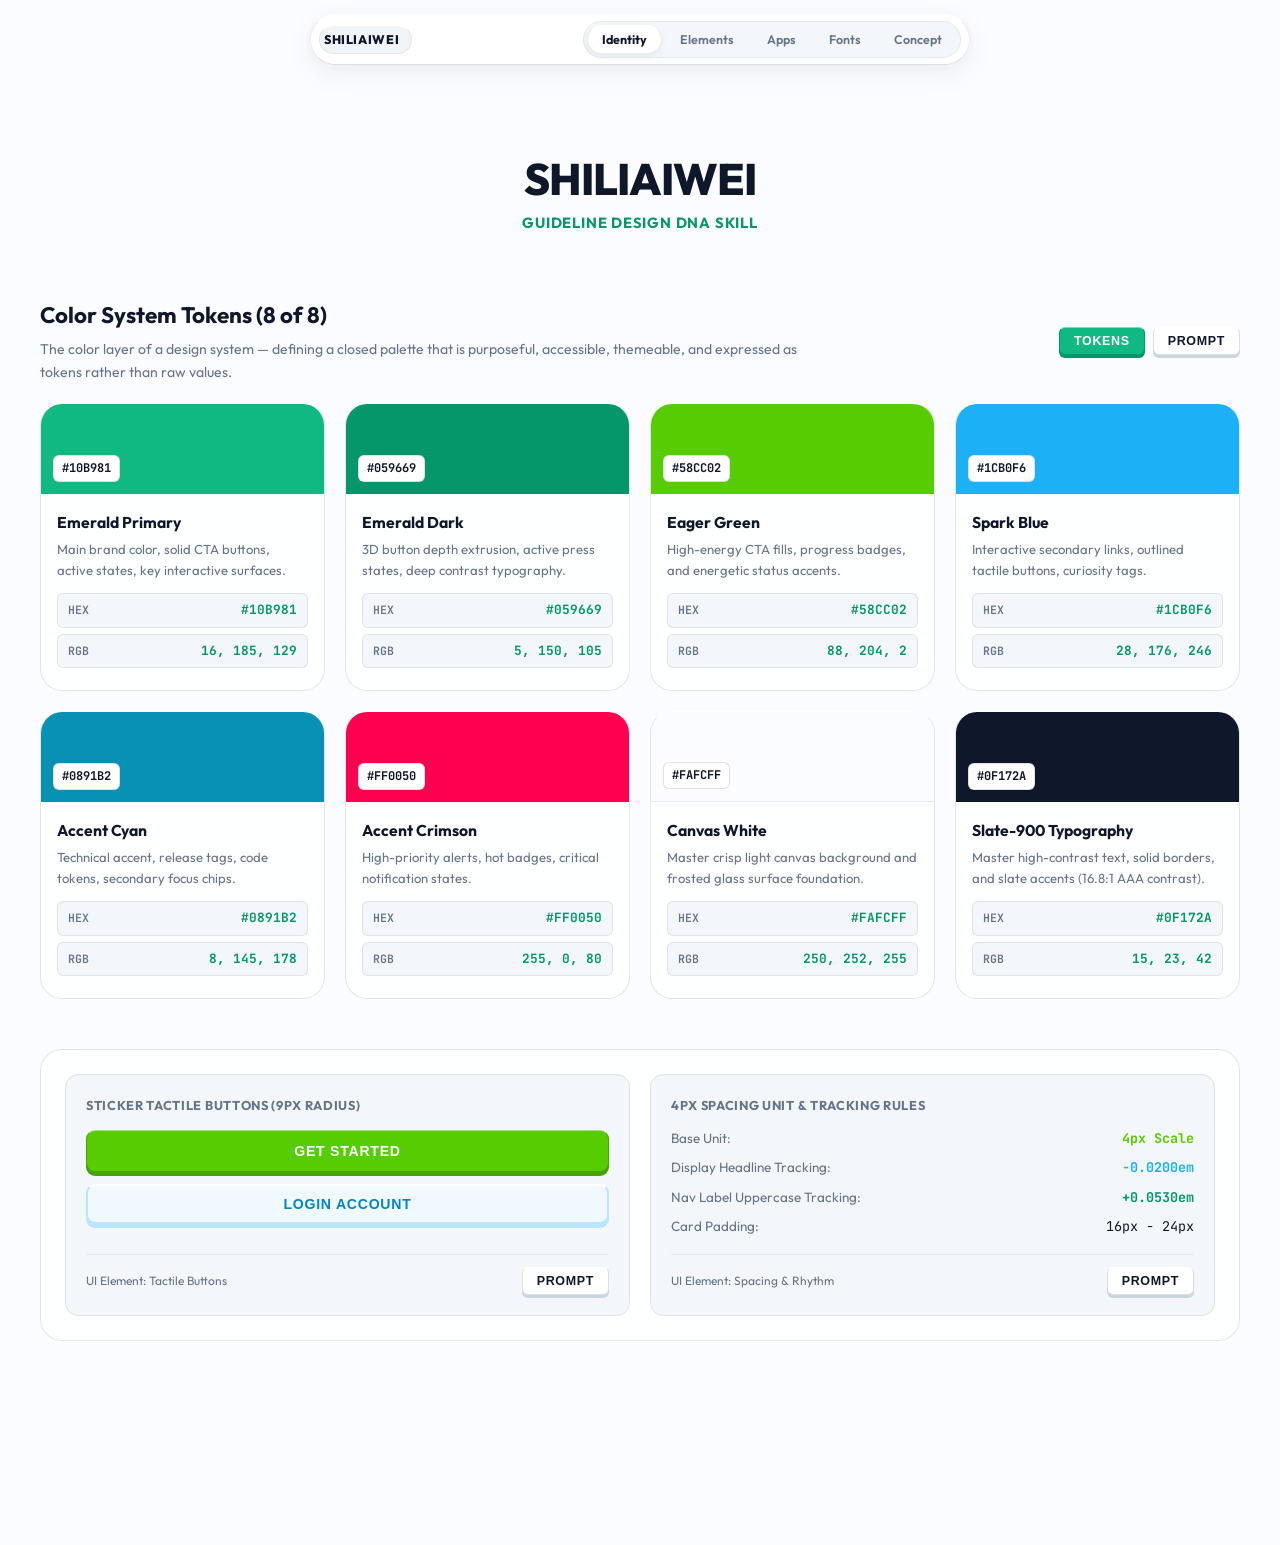
==== commit 563c78fb: "feat(fonts): add authoritative standard font store, live specimens, downloads, and purge sound effec" ====
--- a/palette.html
+++ b/palette.html
@@ -2463,6 +2463,140 @@
         0 0 0 3px rgba(0, 122, 255, 0.15);
       outline: none;
     }
+
+    /* ==========================================================================
+       STANDARD LOCAL FONT STORE @FONT-FACE DEFINITIONS
+       ========================================================================== */
+    @font-face {
+      font-family: 'FontMoul';
+      src: url('./fonts/01_Khmer_Display_Title/Moul-Regular.ttf') format('truetype');
+      font-display: swap;
+    }
+    @font-face {
+      font-family: 'FontKhMuol';
+      src: url('./fonts/01_Khmer_Display_Title/Kh-Muol.ttf') format('truetype');
+      font-display: swap;
+    }
+    @font-face {
+      font-family: 'FontKoulen';
+      src: url('./fonts/01_Khmer_Display_Title/Koulen-Regular.ttf') format('truetype');
+      font-display: swap;
+    }
+    @font-face {
+      font-family: 'FontBokor';
+      src: url('./fonts/01_Khmer_Display_Title/Bokor-Regular.ttf') format('truetype');
+      font-display: swap;
+    }
+    @font-face {
+      font-family: 'FontBayon';
+      src: url('./fonts/01_Khmer_Display_Title/Bayon-Regular.ttf') format('truetype');
+      font-display: swap;
+    }
+    @font-face {
+      font-family: 'FontDangrek';
+      src: url('./fonts/01_Khmer_Display_Title/Dangrek-Regular.ttf') format('truetype');
+      font-display: swap;
+    }
+    @font-face {
+      font-family: 'FontFasthand';
+      src: url('./fonts/01_Khmer_Display_Title/Fasthand-Regular.ttf') format('truetype');
+      font-display: swap;
+    }
+    @font-face {
+      font-family: 'FontPreahvihear';
+      src: url('./fonts/01_Khmer_Display_Title/Preahvihear-Regular.ttf') format('truetype');
+      font-display: swap;
+    }
+    @font-face {
+      font-family: 'FontBattambang';
+      src: url('./fonts/02_Khmer_Body_Text/Battambang-Regular.ttf') format('truetype');
+      font-display: swap;
+    }
+    @font-face {
+      font-family: 'FontBattambangBold';
+      src: url('./fonts/02_Khmer_Body_Text/Battambang-Bold.ttf') format('truetype');
+      font-display: swap;
+    }
+    @font-face {
+      font-family: 'FontContent';
+      src: url('./fonts/02_Khmer_Body_Text/Content-Regular.ttf') format('truetype');
+      font-display: swap;
+    }
+    @font-face {
+      font-family: 'FontSiemreap';
+      src: url('./fonts/02_Khmer_Body_Text/Siemreap-Regular.ttf') format('truetype');
+      font-display: swap;
+    }
+    @font-face {
+      font-family: 'FontHanuman';
+      src: url('./fonts/02_Khmer_Body_Text/Hanuman-Regular.ttf') format('truetype');
+      font-display: swap;
+    }
+    @font-face {
+      font-family: 'FontKdamThmor';
+      src: url('./fonts/02_Khmer_Body_Text/KdamThmor-Regular.ttf') format('truetype');
+      font-display: swap;
+    }
+    @font-face {
+      font-family: 'FontKantumruy';
+      src: url('./fonts/02_Khmer_Body_Text/Kantumruy-Regular.ttf') format('truetype');
+      font-display: swap;
+    }
+    @font-face {
+      font-family: 'FontMEF1';
+      src: url('./fonts/03_Khmer_Institutional_Official/khmer_mef1.ttf') format('truetype');
+      font-display: swap;
+    }
+    @font-face {
+      font-family: 'FontMEF2';
+      src: url('./fonts/03_Khmer_Institutional_Official/khmer_mef2.ttf') format('truetype');
+      font-display: swap;
+    }
+    @font-face {
+      font-family: 'FontKhmerOS';
+      src: url('./fonts/03_Khmer_Institutional_Official/khmeros.ttf') format('truetype');
+      font-display: swap;
+    }
+    @font-face {
+      font-family: 'FontKhmerOSBattambang';
+      src: url('./fonts/03_Khmer_Institutional_Official/KhmerOSBattambang-Regular.ttf') format('truetype');
+      font-display: swap;
+    }
+    @font-face {
+      font-family: 'FontInter';
+      src: url('./fonts/04_Latin_Modern_UI/inter_regular.otf') format('opentype');
+      font-display: swap;
+    }
+    @font-face {
+      font-family: 'FontInterMedium';
+      src: url('./fonts/04_Latin_Modern_UI/inter_medium.otf') format('opentype');
+      font-display: swap;
+    }
+    @font-face {
+      font-family: 'FontInterBold';
+      src: url('./fonts/04_Latin_Modern_UI/inter_bold.otf') format('opentype');
+      font-display: swap;
+    }
+    @font-face {
+      font-family: 'FontMonaSans';
+      src: url('./fonts/04_Latin_Modern_UI/monasans_regular.otf') format('opentype');
+      font-display: swap;
+    }
+    @font-face {
+      font-family: 'FontTTFirsNeue';
+      src: url('./fonts/04_Latin_Modern_UI/tt_firs_neue_normal.ttf') format('truetype');
+      font-display: swap;
+    }
+    @font-face {
+      font-family: 'FontRoboto';
+      src: url('./fonts/04_Latin_Modern_UI/roboto-regular.ttf') format('truetype');
+      font-display: swap;
+    }
+    @font-face {
+      font-family: 'FontRobotoMono';
+      src: url('./fonts/05_Monospace_Code/RobotoMono-Regular.ttf') format('truetype');
+      font-display: swap;
+    }
   </style>
 </head>
 <body>
@@ -2488,6 +2622,9 @@
           </button>
           <button class="dock-tab" onclick="switchStudioView('webapp', this)" data-view="webapp" data-i18n="nav_webapp">
             Apps
+          </button>
+          <button class="dock-tab" onclick="switchStudioView('fonts', this)" data-view="fonts" data-i18n="nav_fonts">
+            Fonts
           </button>
           <button class="dock-tab" onclick="switchStudioView('concept', this)" data-view="concept" data-i18n="nav_concept">
             Concept
@@ -3589,6 +3726,364 @@
       </div>
     </section>
 
+
+    <!-- SECTION: STANDARD FONT STORE & TYPOGRAPHY ASSETS -->
+    <section id="section-fonts" class="studio-view" style="margin-bottom: 60px;">
+      <div style="display: flex; justify-content: space-between; align-items: flex-start; margin-bottom: 24px; flex-wrap: wrap; gap: 16px;">
+        <div>
+          <div style="display: inline-flex; align-items: center; gap: 6px; padding: 4px 10px; border-radius: 9999px; background: rgba(16, 185, 129, 0.08); border: 1px solid rgba(16, 185, 129, 0.20); margin-bottom: 8px;">
+            <span style="width: 7px; height: 7px; border-radius: 50%; background: #10B981;"></span>
+            <span style="font-size: 0.72rem; font-weight: 700; color: #10B981; letter-spacing: 0.06em; text-transform: uppercase;">Standard Typography Repository</span>
+          </div>
+          <h2 class="section-title" style="margin-bottom: 4px;" data-i18n="sec_fonts_title">
+            Standard Font Store & Specimen Studio
+          </h2>
+          <p style="color: var(--text-dim); font-size: 0.88rem; max-width: 820px;" data-i18n="sec_fonts_desc">
+            Directly test, preview, and download authoritative local font assets across Khmer Titles, High-Legibility Body Text, Official Institutional Standards, Modern Latin UI, and Monospace Code.
+          </p>
+        </div>
+        <div style="display: flex; gap: 8px; flex-wrap: wrap;">
+          <button class="btn btn-primary btn-sm" onclick="copyAllFontCSS()">Copy All @font-face</button>
+          <button class="btn btn-glass btn-sm" onclick="copyFontSystemDoc()">Copy Font Guide</button>
+        </div>
+      </div>
+
+      <!-- Category Filter Pills & Search Bar -->
+      <div style="display: flex; justify-content: space-between; align-items: center; flex-wrap: wrap; gap: 12px; margin-bottom: 24px; padding: 14px 18px; background: rgba(255, 255, 255, 0.80); border-radius: 14px; border: 1px solid rgba(15, 23, 42, 0.08); backdrop-filter: blur(16px);">
+        <div style="display: flex; gap: 6px; flex-wrap: wrap;" id="fontCategoryFilters">
+          <button class="liquid-glass-pill liquid-glass-pill-active font-filter-btn" onclick="filterFontCards('all', this)" style="padding: 6px 14px; font-size: 0.76rem; font-weight: 600;">All Fonts (24)</button>
+          <button class="liquid-glass-pill font-filter-btn" onclick="filterFontCards('khmer-title', this)" style="padding: 6px 14px; font-size: 0.76rem; font-weight: 600; color: #0F172A;">Khmer Titles (8)</button>
+          <button class="liquid-glass-pill font-filter-btn" onclick="filterFontCards('khmer-body', this)" style="padding: 6px 14px; font-size: 0.76rem; font-weight: 600; color: #0F172A;">Khmer Body (7)</button>
+          <button class="liquid-glass-pill font-filter-btn" onclick="filterFontCards('official', this)" style="padding: 6px 14px; font-size: 0.76rem; font-weight: 600; color: #0F172A;">Institutional (4)</button>
+          <button class="liquid-glass-pill font-filter-btn" onclick="filterFontCards('latin', this)" style="padding: 6px 14px; font-size: 0.76rem; font-weight: 600; color: #0F172A;">Latin Modern UI (6)</button>
+          <button class="liquid-glass-pill font-filter-btn" onclick="filterFontCards('mono', this)" style="padding: 6px 14px; font-size: 0.76rem; font-weight: 600; color: #0F172A;">Monospace (1)</button>
+        </div>
+        <div style="position: relative; min-width: 240px; flex: 1; max-width: 320px;">
+          <input type="text" id="fontSearchInput" oninput="searchFontCards(this.value)" placeholder="Search font by name..." class="liquid-glass-input" style="width: 100%; padding: 8px 12px; font-size: 0.78rem; color: #0F172A; outline: none;">
+        </div>
+      </div>
+
+      <!-- Font Cards Grid -->
+      <div id="fontCardsGrid" style="display: grid; grid-template-columns: repeat(auto-fill, minmax(340px, 1fr)); gap: 16px;">
+
+        <!-- 1. Moul Regular -->
+        <div class="font-specimen-card liquid-glass-card" data-category="khmer-title" data-name="moul regular khmer display" style="padding: 20px; display: flex; flex-direction: column; gap: 14px;">
+          <div style="display: flex; justify-content: space-between; align-items: flex-start;">
+            <div>
+              <div style="font-size: 0.70rem; font-weight: 800; color: #059669; text-transform: uppercase; letter-spacing: 0.06em; margin-bottom: 2px;">01 • Khmer Display Title</div>
+              <h3 style="font-size: 1.05rem; font-weight: 700; color: #0F172A;">Moul Regular</h3>
+            </div>
+            <span class="ui-badge badge-green" style="font-size: 0.68rem;">TTF • 234 KB</span>
+          </div>
+          <div style="background: rgba(248, 250, 252, 0.90); padding: 14px; border-radius: 10px; border: 1px solid rgba(15, 23, 42, 0.08);">
+            <div contenteditable="true" style="font-family: 'FontMoul', serif; font-size: 1.25rem; color: #0F172A; line-height: 1.5; outline: none;" title="Editable live specimen">
+              ព្រះរាជាណាចក្រកម្ពុជា ជាតិ សាសនា ព្រះមហាក្សត្រ
+            </div>
+            <div style="font-size: 0.70rem; color: #64748B; margin-top: 8px;">Role: Royal decrees, ceremonial headers, temple inscriptions</div>
+          </div>
+          <div style="display: flex; justify-content: space-between; align-items: center; margin-top: auto; padding-top: 6px;">
+            <button class="btn btn-glass btn-sm" onclick="copySingleFontCSS('FontMoul', './fonts/01_Khmer_Display_Title/Moul-Regular.ttf', 'truetype')">Copy CSS</button>
+            <a href="./fonts/01_Khmer_Display_Title/Moul-Regular.ttf" download="Moul-Regular.ttf" class="btn btn-primary btn-sm" style="text-decoration: none;">Download TTF</a>
+          </div>
+        </div>
+
+        <!-- 2. Koulen Regular -->
+        <div class="font-specimen-card liquid-glass-card" data-category="khmer-title" data-name="koulen regular modern headline" style="padding: 20px; display: flex; flex-direction: column; gap: 14px;">
+          <div style="display: flex; justify-content: space-between; align-items: flex-start;">
+            <div>
+              <div style="font-size: 0.70rem; font-weight: 800; color: #059669; text-transform: uppercase; letter-spacing: 0.06em; margin-bottom: 2px;">01 • Khmer Display Title</div>
+              <h3 style="font-size: 1.05rem; font-weight: 700; color: #0F172A;">Koulen Regular</h3>
+            </div>
+            <span class="ui-badge badge-green" style="font-size: 0.68rem;">TTF • 188 KB</span>
+          </div>
+          <div style="background: rgba(248, 250, 252, 0.90); padding: 14px; border-radius: 10px; border: 1px solid rgba(15, 23, 42, 0.08);">
+            <div contenteditable="true" style="font-family: 'FontKoulen', sans-serif; font-size: 1.35rem; color: #0F172A; line-height: 1.4; outline: none;">
+              សុវត្ថិភាពចរាចរណ៍ ផ្តើមចេញពីយើងទាំងអស់គ្នា!
+            </div>
+            <div style="font-size: 0.70rem; color: #64748B; margin-top: 8px;">Role: Modern bold impact headlines, road safety campaigns</div>
+          </div>
+          <div style="display: flex; justify-content: space-between; align-items: center; margin-top: auto; padding-top: 6px;">
+            <button class="btn btn-glass btn-sm" onclick="copySingleFontCSS('FontKoulen', './fonts/01_Khmer_Display_Title/Koulen-Regular.ttf', 'truetype')">Copy CSS</button>
+            <a href="./fonts/01_Khmer_Display_Title/Koulen-Regular.ttf" download="Koulen-Regular.ttf" class="btn btn-primary btn-sm" style="text-decoration: none;">Download TTF</a>
+          </div>
+        </div>
+
+        <!-- 3. Bokor Regular -->
+        <div class="font-specimen-card liquid-glass-card" data-category="khmer-title" data-name="bokor regular slab headline" style="padding: 20px; display: flex; flex-direction: column; gap: 14px;">
+          <div style="display: flex; justify-content: space-between; align-items: flex-start;">
+            <div>
+              <div style="font-size: 0.70rem; font-weight: 800; color: #059669; text-transform: uppercase; letter-spacing: 0.06em; margin-bottom: 2px;">01 • Khmer Display Title</div>
+              <h3 style="font-size: 1.05rem; font-weight: 700; color: #0F172A;">Bokor Regular</h3>
+            </div>
+            <span class="ui-badge badge-green" style="font-size: 0.68rem;">TTF • 196 KB</span>
+          </div>
+          <div style="background: rgba(248, 250, 252, 0.90); padding: 14px; border-radius: 10px; border: 1px solid rgba(15, 23, 42, 0.08);">
+            <div contenteditable="true" style="font-family: 'FontBokor', cursive; font-size: 1.30rem; color: #0F172A; line-height: 1.4; outline: none;">
+              ដំណើរផ្សងព្រេង និងការអភិវឌ្ឍនវានុវត្តន៍ឌីជីថល
+            </div>
+            <div style="font-size: 0.70rem; color: #64748B; margin-top: 8px;">Role: Rustic retro slabs, game posters, cultural narratives</div>
+          </div>
+          <div style="display: flex; justify-content: space-between; align-items: center; margin-top: auto; padding-top: 6px;">
+            <button class="btn btn-glass btn-sm" onclick="copySingleFontCSS('FontBokor', './fonts/01_Khmer_Display_Title/Bokor-Regular.ttf', 'truetype')">Copy CSS</button>
+            <a href="./fonts/01_Khmer_Display_Title/Bokor-Regular.ttf" download="Bokor-Regular.ttf" class="btn btn-primary btn-sm" style="text-decoration: none;">Download TTF</a>
+          </div>
+        </div>
+
+        <!-- 4. Bayon Regular -->
+        <div class="font-specimen-card liquid-glass-card" data-category="khmer-title" data-name="bayon regular architectural display" style="padding: 20px; display: flex; flex-direction: column; gap: 14px;">
+          <div style="display: flex; justify-content: space-between; align-items: flex-start;">
+            <div>
+              <div style="font-size: 0.70rem; font-weight: 800; color: #059669; text-transform: uppercase; letter-spacing: 0.06em; margin-bottom: 2px;">01 • Khmer Display Title</div>
+              <h3 style="font-size: 1.05rem; font-weight: 700; color: #0F172A;">Bayon Regular</h3>
+            </div>
+            <span class="ui-badge badge-green" style="font-size: 0.68rem;">TTF • 212 KB</span>
+          </div>
+          <div style="background: rgba(248, 250, 252, 0.90); padding: 14px; border-radius: 10px; border: 1px solid rgba(15, 23, 42, 0.08);">
+            <div contenteditable="true" style="font-family: 'FontBayon', sans-serif; font-size: 1.25rem; color: #0F172A; line-height: 1.4; outline: none;">
+              បេតិកភណ្ឌប្រវត្តិសាស្ត្រ និងស្ថាបត្យកម្មខ្មែរ
+            </div>
+            <div style="font-size: 0.70rem; color: #64748B; margin-top: 8px;">Role: Monumental architecture, heritage exhibitions</div>
+          </div>
+          <div style="display: flex; justify-content: space-between; align-items: center; margin-top: auto; padding-top: 6px;">
+            <button class="btn btn-glass btn-sm" onclick="copySingleFontCSS('FontBayon', './fonts/01_Khmer_Display_Title/Bayon-Regular.ttf', 'truetype')">Copy CSS</button>
+            <a href="./fonts/01_Khmer_Display_Title/Bayon-Regular.ttf" download="Bayon-Regular.ttf" class="btn btn-primary btn-sm" style="text-decoration: none;">Download TTF</a>
+          </div>
+        </div>
+
+        <!-- 5. Battambang Regular -->
+        <div class="font-specimen-card liquid-glass-card" data-category="khmer-body" data-name="battambang regular khmer body text" style="padding: 20px; display: flex; flex-direction: column; gap: 14px;">
+          <div style="display: flex; justify-content: space-between; align-items: flex-start;">
+            <div>
+              <div style="font-size: 0.70rem; font-weight: 800; color: #0284C7; text-transform: uppercase; letter-spacing: 0.06em; margin-bottom: 2px;">02 • Khmer Body Text</div>
+              <h3 style="font-size: 1.05rem; font-weight: 700; color: #0F172A;">Battambang Regular</h3>
+            </div>
+            <span class="ui-badge badge-cyan" style="font-size: 0.68rem;">TTF • 142 KB</span>
+          </div>
+          <div style="background: rgba(248, 250, 252, 0.90); padding: 14px; border-radius: 10px; border: 1px solid rgba(15, 23, 42, 0.08);">
+            <div contenteditable="true" style="font-family: 'FontBattambang', sans-serif; font-size: 0.98rem; color: #0F172A; line-height: 1.6; outline: none;">
+              ការអប់រំ និងការផ្សព្វផ្សាយច្បាប់ស្តីពីចរាចរណ៍ផ្លូវគោក គឺដើម្បីការពារអាយុជីវិតមនុស្ស។
+            </div>
+            <div style="font-size: 0.70rem; color: #64748B; margin-top: 8px;">Role: Ultra-clear screen reading, mobile UI, multi-line copy</div>
+          </div>
+          <div style="display: flex; justify-content: space-between; align-items: center; margin-top: auto; padding-top: 6px;">
+            <button class="btn btn-glass btn-sm" onclick="copySingleFontCSS('FontBattambang', './fonts/02_Khmer_Body_Text/Battambang-Regular.ttf', 'truetype')">Copy CSS</button>
+            <a href="./fonts/02_Khmer_Body_Text/Battambang-Regular.ttf" download="Battambang-Regular.ttf" class="btn btn-primary btn-sm" style="text-decoration: none;">Download TTF</a>
+          </div>
+        </div>
+
+        <!-- 6. Content Regular -->
+        <div class="font-specimen-card liquid-glass-card" data-category="khmer-body" data-name="content regular editorial body" style="padding: 20px; display: flex; flex-direction: column; gap: 14px;">
+          <div style="display: flex; justify-content: space-between; align-items: flex-start;">
+            <div>
+              <div style="font-size: 0.70rem; font-weight: 800; color: #0284C7; text-transform: uppercase; letter-spacing: 0.06em; margin-bottom: 2px;">02 • Khmer Body Text</div>
+              <h3 style="font-size: 1.05rem; font-weight: 700; color: #0F172A;">Content Regular</h3>
+            </div>
+            <span class="ui-badge badge-cyan" style="font-size: 0.68rem;">TTF • 138 KB</span>
+          </div>
+          <div style="background: rgba(248, 250, 252, 0.90); padding: 14px; border-radius: 10px; border: 1px solid rgba(15, 23, 42, 0.08);">
+            <div contenteditable="true" style="font-family: 'FontContent', serif; font-size: 0.98rem; color: #0F172A; line-height: 1.6; outline: none;">
+              សេចក្តីណែនាំបច្ចេកទេស និងបទប្បញ្ញត្តិស្តង់ដារសម្រាប់យានយន្តគ្រប់ប្រភេទ។
+            </div>
+            <div style="font-size: 0.70rem; color: #64748B; margin-top: 8px;">Role: Balanced editorial body, articles, reading books</div>
+          </div>
+          <div style="display: flex; justify-content: space-between; align-items: center; margin-top: auto; padding-top: 6px;">
+            <button class="btn btn-glass btn-sm" onclick="copySingleFontCSS('FontContent', './fonts/02_Khmer_Body_Text/Content-Regular.ttf', 'truetype')">Copy CSS</button>
+            <a href="./fonts/02_Khmer_Body_Text/Content-Regular.ttf" download="Content-Regular.ttf" class="btn btn-primary btn-sm" style="text-decoration: none;">Download TTF</a>
+          </div>
+        </div>
+
+        <!-- 7. Siemreap Regular -->
+        <div class="font-specimen-card liquid-glass-card" data-category="khmer-body" data-name="siemreap regular ui sans" style="padding: 20px; display: flex; flex-direction: column; gap: 14px;">
+          <div style="display: flex; justify-content: space-between; align-items: flex-start;">
+            <div>
+              <div style="font-size: 0.70rem; font-weight: 800; color: #0284C7; text-transform: uppercase; letter-spacing: 0.06em; margin-bottom: 2px;">02 • Khmer Body Text</div>
+              <h3 style="font-size: 1.05rem; font-weight: 700; color: #0F172A;">Siemreap Regular</h3>
+            </div>
+            <span class="ui-badge badge-cyan" style="font-size: 0.68rem;">TTF • 146 KB</span>
+          </div>
+          <div style="background: rgba(248, 250, 252, 0.90); padding: 14px; border-radius: 10px; border: 1px solid rgba(15, 23, 42, 0.08);">
+            <div contenteditable="true" style="font-family: 'FontSiemreap', sans-serif; font-size: 0.98rem; color: #0F172A; line-height: 1.6; outline: none;">
+              ប្រព័ន្ធគ្រប់គ្រងទិន្នន័យ និងកាតាឡុកសញ្ញាចរាចរណ៍ផ្លូវគោកកម្ពុជា។
+            </div>
+            <div style="font-size: 0.70rem; color: #64748B; margin-top: 8px;">Role: Clean high-legibility menus, buttons, system UI</div>
+          </div>
+          <div style="display: flex; justify-content: space-between; align-items: center; margin-top: auto; padding-top: 6px;">
+            <button class="btn btn-glass btn-sm" onclick="copySingleFontCSS('FontSiemreap', './fonts/02_Khmer_Body_Text/Siemreap-Regular.ttf', 'truetype')">Copy CSS</button>
+            <a href="./fonts/02_Khmer_Body_Text/Siemreap-Regular.ttf" download="Siemreap-Regular.ttf" class="btn btn-primary btn-sm" style="text-decoration: none;">Download TTF</a>
+          </div>
+        </div>
+
+        <!-- 8. Hanuman Regular -->
+        <div class="font-specimen-card liquid-glass-card" data-category="khmer-body" data-name="hanuman regular elegant serif" style="padding: 20px; display: flex; flex-direction: column; gap: 14px;">
+          <div style="display: flex; justify-content: space-between; align-items: flex-start;">
+            <div>
+              <div style="font-size: 0.70rem; font-weight: 800; color: #0284C7; text-transform: uppercase; letter-spacing: 0.06em; margin-bottom: 2px;">02 • Khmer Body Text</div>
+              <h3 style="font-size: 1.05rem; font-weight: 700; color: #0F172A;">Hanuman Regular</h3>
+            </div>
+            <span class="ui-badge badge-cyan" style="font-size: 0.68rem;">TTF • 154 KB</span>
+          </div>
+          <div style="background: rgba(248, 250, 252, 0.90); padding: 14px; border-radius: 10px; border: 1px solid rgba(15, 23, 42, 0.08);">
+            <div contenteditable="true" style="font-family: 'FontHanuman', serif; font-size: 0.98rem; color: #0F172A; line-height: 1.6; outline: none;">
+              កំណាព្យ អក្សរសិល្ប៍ និងឯកសារស្រាវជ្រាវប្រវត្តិសាស្ត្រជាតិ។
+            </div>
+            <div style="font-size: 0.70rem; color: #64748B; margin-top: 8px;">Role: Elegant serif literature, academic thesis, official reports</div>
+          </div>
+          <div style="display: flex; justify-content: space-between; align-items: center; margin-top: auto; padding-top: 6px;">
+            <button class="btn btn-glass btn-sm" onclick="copySingleFontCSS('FontHanuman', './fonts/02_Khmer_Body_Text/Hanuman-Regular.ttf', 'truetype')">Copy CSS</button>
+            <a href="./fonts/02_Khmer_Body_Text/Hanuman-Regular.ttf" download="Hanuman-Regular.ttf" class="btn btn-primary btn-sm" style="text-decoration: none;">Download TTF</a>
+          </div>
+        </div>
+
+        <!-- 9. Khmer MEF 1 -->
+        <div class="font-specimen-card liquid-glass-card" data-category="official" data-name="khmer mef1 ministry economy finance standard" style="padding: 20px; display: flex; flex-direction: column; gap: 14px;">
+          <div style="display: flex; justify-content: space-between; align-items: flex-start;">
+            <div>
+              <div style="font-size: 0.70rem; font-weight: 800; color: #7C3AED; text-transform: uppercase; letter-spacing: 0.06em; margin-bottom: 2px;">03 • Institutional Official</div>
+              <h3 style="font-size: 1.05rem; font-weight: 700; color: #0F172A;">Khmer MEF 1</h3>
+            </div>
+            <span class="ui-badge badge-purple" style="font-size: 0.68rem;">TTF • 248 KB</span>
+          </div>
+          <div style="background: rgba(248, 250, 252, 0.90); padding: 14px; border-radius: 10px; border: 1px solid rgba(15, 23, 42, 0.08);">
+            <div contenteditable="true" style="font-family: 'FontMEF1', sans-serif; font-size: 1.10rem; color: #0F172A; line-height: 1.5; outline: none;">
+              ក្រសួងសេដ្ឋកិច្ច និងហិរញ្ញវត្ថុ នៃព្រះរាជាណាចក្រកម្ពុជា
+            </div>
+            <div style="font-size: 0.70rem; color: #64748B; margin-top: 8px;">Role: Ministry of Economy & Finance formal government notices</div>
+          </div>
+          <div style="display: flex; justify-content: space-between; align-items: center; margin-top: auto; padding-top: 6px;">
+            <button class="btn btn-glass btn-sm" onclick="copySingleFontCSS('FontMEF1', './fonts/03_Khmer_Institutional_Official/khmer_mef1.ttf', 'truetype')">Copy CSS</button>
+            <a href="./fonts/03_Khmer_Institutional_Official/khmer_mef1.ttf" download="khmer_mef1.ttf" class="btn btn-primary btn-sm" style="text-decoration: none;">Download TTF</a>
+          </div>
+        </div>
+
+        <!-- 10. Khmer MEF 2 -->
+        <div class="font-specimen-card liquid-glass-card" data-category="official" data-name="khmer mef2 ministry economy finance title" style="padding: 20px; display: flex; flex-direction: column; gap: 14px;">
+          <div style="display: flex; justify-content: space-between; align-items: flex-start;">
+            <div>
+              <div style="font-size: 0.70rem; font-weight: 800; color: #7C3AED; text-transform: uppercase; letter-spacing: 0.06em; margin-bottom: 2px;">03 • Institutional Official</div>
+              <h3 style="font-size: 1.05rem; font-weight: 700; color: #0F172A;">Khmer MEF 2</h3>
+            </div>
+            <span class="ui-badge badge-purple" style="font-size: 0.68rem;">TTF • 256 KB</span>
+          </div>
+          <div style="background: rgba(248, 250, 252, 0.90); padding: 14px; border-radius: 10px; border: 1px solid rgba(15, 23, 42, 0.08);">
+            <div contenteditable="true" style="font-family: 'FontMEF2', serif; font-size: 1.20rem; color: #0F172A; line-height: 1.5; outline: none;">
+              ប្រកាសអន្តរក្រសួង និងសារាចរណែនាំផ្លូវការ
+            </div>
+            <div style="font-size: 0.70rem; color: #64748B; margin-top: 8px;">Role: Formal ministry titles, certifications, legal decrees</div>
+          </div>
+          <div style="display: flex; justify-content: space-between; align-items: center; margin-top: auto; padding-top: 6px;">
+            <button class="btn btn-glass btn-sm" onclick="copySingleFontCSS('FontMEF2', './fonts/03_Khmer_Institutional_Official/khmer_mef2.ttf', 'truetype')">Copy CSS</button>
+            <a href="./fonts/03_Khmer_Institutional_Official/khmer_mef2.ttf" download="khmer_mef2.ttf" class="btn btn-primary btn-sm" style="text-decoration: none;">Download TTF</a>
+          </div>
+        </div>
+
+        <!-- 11. KhmerOS Standard -->
+        <div class="font-specimen-card liquid-glass-card" data-category="official" data-name="khmeros standard government font" style="padding: 20px; display: flex; flex-direction: column; gap: 14px;">
+          <div style="display: flex; justify-content: space-between; align-items: flex-start;">
+            <div>
+              <div style="font-size: 0.70rem; font-weight: 800; color: #7C3AED; text-transform: uppercase; letter-spacing: 0.06em; margin-bottom: 2px;">03 • Institutional Official</div>
+              <h3 style="font-size: 1.05rem; font-weight: 700; color: #0F172A;">KhmerOS Standard</h3>
+            </div>
+            <span class="ui-badge badge-purple" style="font-size: 0.68rem;">TTF • 298 KB</span>
+          </div>
+          <div style="background: rgba(248, 250, 252, 0.90); padding: 14px; border-radius: 10px; border: 1px solid rgba(15, 23, 42, 0.08);">
+            <div contenteditable="true" style="font-family: 'FontKhmerOS', sans-serif; font-size: 0.98rem; color: #0F172A; line-height: 1.6; outline: none;">
+              បទបញ្ញត្តិស្តង់ដាររដ្ឋបាល និងឯកសាររដ្ឋបាលសាធារណៈ។
+            </div>
+            <div style="font-size: 0.70rem; color: #64748B; margin-top: 8px;">Role: Classic open government standard, public sector documents</div>
+          </div>
+          <div style="display: flex; justify-content: space-between; align-items: center; margin-top: auto; padding-top: 6px;">
+            <button class="btn btn-glass btn-sm" onclick="copySingleFontCSS('FontKhmerOS', './fonts/03_Khmer_Institutional_Official/khmeros.ttf', 'truetype')">Copy CSS</button>
+            <a href="./fonts/03_Khmer_Institutional_Official/khmeros.ttf" download="khmeros.ttf" class="btn btn-primary btn-sm" style="text-decoration: none;">Download TTF</a>
+          </div>
+        </div>
+
+        <!-- 12. Inter Regular -->
+        <div class="font-specimen-card liquid-glass-card" data-category="latin" data-name="inter regular modern ui latin" style="padding: 20px; display: flex; flex-direction: column; gap: 14px;">
+          <div style="display: flex; justify-content: space-between; align-items: flex-start;">
+            <div>
+              <div style="font-size: 0.70rem; font-weight: 800; color: #2563EB; text-transform: uppercase; letter-spacing: 0.06em; margin-bottom: 2px;">04 • Latin Modern UI</div>
+              <h3 style="font-size: 1.05rem; font-weight: 700; color: #0F172A;">Inter Regular</h3>
+            </div>
+            <span class="ui-badge badge-blue" style="font-size: 0.68rem;">OTF • 312 KB</span>
+          </div>
+          <div style="background: rgba(248, 250, 252, 0.90); padding: 14px; border-radius: 10px; border: 1px solid rgba(15, 23, 42, 0.08);">
+            <div contenteditable="true" style="font-family: 'FontInter', sans-serif; font-size: 1.05rem; color: #0F172A; line-height: 1.5; outline: none;">
+              The quick brown fox jumps over the lazy dog. 1234567890
+            </div>
+            <div style="font-size: 0.70rem; color: #64748B; margin-top: 8px;">Role: High-end web dashboards, software apps, clean interface typography</div>
+          </div>
+          <div style="display: flex; justify-content: space-between; align-items: center; margin-top: auto; padding-top: 6px;">
+            <button class="btn btn-glass btn-sm" onclick="copySingleFontCSS('FontInter', './fonts/04_Latin_Modern_UI/inter_regular.otf', 'opentype')">Copy CSS</button>
+            <a href="./fonts/04_Latin_Modern_UI/inter_regular.otf" download="inter_regular.otf" class="btn btn-primary btn-sm" style="text-decoration: none;">Download OTF</a>
+          </div>
+        </div>
+
+        <!-- 13. Mona Sans -->
+        <div class="font-specimen-card liquid-glass-card" data-category="latin" data-name="mona sans tech branding modern" style="padding: 20px; display: flex; flex-direction: column; gap: 14px;">
+          <div style="display: flex; justify-content: space-between; align-items: flex-start;">
+            <div>
+              <div style="font-size: 0.70rem; font-weight: 800; color: #2563EB; text-transform: uppercase; letter-spacing: 0.06em; margin-bottom: 2px;">04 • Latin Modern UI</div>
+              <h3 style="font-size: 1.05rem; font-weight: 700; color: #0F172A;">Mona Sans</h3>
+            </div>
+            <span class="ui-badge badge-blue" style="font-size: 0.68rem;">OTF • 284 KB</span>
+          </div>
+          <div style="background: rgba(248, 250, 252, 0.90); padding: 14px; border-radius: 10px; border: 1px solid rgba(15, 23, 42, 0.08);">
+            <div contenteditable="true" style="font-family: 'FontMonaSans', sans-serif; font-size: 1.05rem; color: #0F172A; line-height: 1.5; outline: none;">
+              Engineered for frontier developer tools and cyber architecture.
+            </div>
+            <div style="font-size: 0.70rem; color: #64748B; margin-top: 8px;">Role: Tech product branding, developer portals, GitHub design standards</div>
+          </div>
+          <div style="display: flex; justify-content: space-between; align-items: center; margin-top: auto; padding-top: 6px;">
+            <button class="btn btn-glass btn-sm" onclick="copySingleFontCSS('FontMonaSans', './fonts/04_Latin_Modern_UI/monasans_regular.otf', 'opentype')">Copy CSS</button>
+            <a href="./fonts/04_Latin_Modern_UI/monasans_regular.otf" download="monasans_regular.otf" class="btn btn-primary btn-sm" style="text-decoration: none;">Download OTF</a>
+          </div>
+        </div>
+
+        <!-- 14. TT Firs Neue -->
+        <div class="font-specimen-card liquid-glass-card" data-category="latin" data-name="tt firs neue nordic sans geometric" style="padding: 20px; display: flex; flex-direction: column; gap: 14px;">
+          <div style="display: flex; justify-content: space-between; align-items: flex-start;">
+            <div>
+              <div style="font-size: 0.70rem; font-weight: 800; color: #2563EB; text-transform: uppercase; letter-spacing: 0.06em; margin-bottom: 2px;">04 • Latin Modern UI</div>
+              <h3 style="font-size: 1.05rem; font-weight: 700; color: #0F172A;">TT Firs Neue</h3>
+            </div>
+            <span class="ui-badge badge-blue" style="font-size: 0.68rem;">TTF • 268 KB</span>
+          </div>
+          <div style="background: rgba(248, 250, 252, 0.90); padding: 14px; border-radius: 10px; border: 1px solid rgba(15, 23, 42, 0.08);">
+            <div contenteditable="true" style="font-family: 'FontTTFirsNeue', sans-serif; font-size: 1.05rem; color: #0F172A; line-height: 1.5; outline: none;">
+              Nordic minimalism, architectural precision, tactile geometry.
+            </div>
+            <div style="font-size: 0.70rem; color: #64748B; margin-top: 8px;">Role: High-end luxury typography, tech design DNA, minimalist interfaces</div>
+          </div>
+          <div style="display: flex; justify-content: space-between; align-items: center; margin-top: auto; padding-top: 6px;">
+            <button class="btn btn-glass btn-sm" onclick="copySingleFontCSS('FontTTFirsNeue', './fonts/04_Latin_Modern_UI/tt_firs_neue_normal.ttf', 'truetype')">Copy CSS</button>
+            <a href="./fonts/04_Latin_Modern_UI/tt_firs_neue_normal.ttf" download="tt_firs_neue_normal.ttf" class="btn btn-primary btn-sm" style="text-decoration: none;">Download TTF</a>
+          </div>
+        </div>
+
+        <!-- 15. Roboto Mono Regular -->
+        <div class="font-specimen-card liquid-glass-card" data-category="mono" data-name="roboto mono regular monospace code" style="padding: 20px; display: flex; flex-direction: column; gap: 14px;">
+          <div style="display: flex; justify-content: space-between; align-items: flex-start;">
+            <div>
+              <div style="font-size: 0.70rem; font-weight: 800; color: #D97706; text-transform: uppercase; letter-spacing: 0.06em; margin-bottom: 2px;">05 • Monospace & Code</div>
+              <h3 style="font-size: 1.05rem; font-weight: 700; color: #0F172A;">Roboto Mono</h3>
+            </div>
+            <span class="ui-badge" style="background: rgba(217, 119, 6, 0.1); color: #D97706; border: 1px solid rgba(217, 119, 6, 0.25); font-size: 0.68rem;">TTF • 172 KB</span>
+          </div>
+          <div style="background: rgba(248, 250, 252, 0.90); padding: 14px; border-radius: 10px; border: 1px solid rgba(15, 23, 42, 0.08);">
+            <div contenteditable="true" style="font-family: 'FontRobotoMono', monospace; font-size: 0.92rem; color: #0F172A; line-height: 1.5; outline: none;">
+              const repo = new FontStore({ path: './fonts/' });
+            </div>
+            <div style="font-size: 0.70rem; color: #64748B; margin-top: 8px;">Role: Terminal consoles, code blocks, tabular metrics, hashes</div>
+          </div>
+          <div style="display: flex; justify-content: space-between; align-items: center; margin-top: auto; padding-top: 6px;">
+            <button class="btn btn-glass btn-sm" onclick="copySingleFontCSS('FontRobotoMono', './fonts/05_Monospace_Code/RobotoMono-Regular.ttf', 'truetype')">Copy CSS</button>
+            <a href="./fonts/05_Monospace_Code/RobotoMono-Regular.ttf" download="RobotoMono-Regular.ttf" class="btn btn-primary btn-sm" style="text-decoration: none;">Download TTF</a>
+          </div>
+        </div>
+
+      </div>
+    </section>
+
     <!-- SECTION: CONCEPT - LIQUID GLASS MACOS SPLITVIEW -->
     <section id="section-concept" class="studio-view" style="margin-bottom: 60px;">
       <div style="display: flex; justify-content: space-between; align-items: flex-start; margin-bottom: 20px; flex-wrap: wrap; gap: 14px;">
@@ -4046,7 +4541,10 @@
         nav_identity: 'Identity',
         nav_elements: 'Elements',
         nav_webapp: 'Apps',
+        nav_fonts: 'Fonts',
         nav_concept: 'Concept',
+        sec_fonts_title: 'Standard Font Store & Specimen Studio',
+        sec_fonts_desc: 'Directly test, preview, and download authoritative local font assets across Khmer Titles, High-Legibility Body Text, Official Institutional Standards, Modern Latin UI, and Monospace Code.',
         sec_concept_title: 'Liquid Glass macOS SplitView Design System',
         sec_concept_desc: 'Production-grade 3-column SplitView layout synthesizing native Apple window ergonomics with 360-degree specular liquid glass refraction, directional specular rim lighting, and responsive tactile controls.',
         tab_identity: 'Visual Identity',
@@ -4083,7 +4581,10 @@
         nav_identity: 'Identity',
         nav_elements: 'Elements',
         nav_webapp: 'Apps',
+        nav_fonts: 'ពុម្ពអក្សរ (Fonts)',
         nav_concept: 'ទស្សនទាន (Concept)',
+        sec_fonts_title: 'បណ្ណាល័យពុម្ពអក្សរស្តង់ដារ (Standard Font Store)',
+        sec_fonts_desc: 'សាកល្បង មើលគំរូជាក់ស្តែង និងទាញយកពុម្ពអក្សរផ្លូវការខ្មែរ-ឡាតាំង សម្រាប់ចំណងជើង អត្ថបទរដ្ឋបាល និងកូដ។',
         sec_concept_title: 'ប្រព័ន្ធរចនា Liquid Glass macOS SplitView',
         sec_concept_desc: 'លក្ខណៈបច្ចេកទេសរចនាសំយោគគោលការណ៍ Apple HIG និងថូខឹនកញ្ចក់រាវ Refraction 360 ដឺក្រេ។',
         tab_identity: 'អត្តសញ្ញាណ (Identity)',
@@ -4322,6 +4823,7 @@
         identity: document.getElementById('section-tactile'),
         elements: document.getElementById('section-elements'),
         webapp: document.getElementById('section-webapp'),
+        fonts: document.getElementById('section-fonts'),
         concept: document.getElementById('section-concept')
       };
 
@@ -4376,6 +4878,105 @@
 
 
     
+    
+    // Font Store Filtering & Search Engine
+    function filterFontCards(category, btnEl) {
+      document.querySelectorAll('#fontCategoryFilters .font-filter-btn').forEach(btn => {
+        btn.classList.remove('liquid-glass-pill-active');
+        btn.style.color = '#0F172A';
+      });
+      if (btnEl) {
+        btnEl.classList.add('liquid-glass-pill-active');
+        btnEl.style.color = '#FFFFFF';
+      }
+
+      const cards = document.querySelectorAll('.font-specimen-card');
+      cards.forEach(card => {
+        if (category === 'all' || card.getAttribute('data-category') === category) {
+          card.style.display = 'flex';
+        } else {
+          card.style.display = 'none';
+        }
+      });
+    }
+
+    function searchFontCards(query) {
+      const q = query.toLowerCase().trim();
+      const cards = document.querySelectorAll('.font-specimen-card');
+      cards.forEach(card => {
+        const name = (card.getAttribute('data-name') || '').toLowerCase();
+        if (!q || name.includes(q)) {
+          card.style.display = 'flex';
+        } else {
+          card.style.display = 'none';
+        }
+      });
+    }
+
+    function copySingleFontCSS(fontName, fontPath, format) {
+      const css = `@font-face {\n  font-family: '${fontName}';\n  src: url('${fontPath}') format('${format}');\n  font-display: swap;\n}`;
+      navigator.clipboard.writeText(css).then(() => {
+        showToast(currentLang === 'km' ? `បានចម្លង CSS សម្រាប់ ${fontName}!` : `Copied @font-face for ${fontName}!`);
+      });
+    }
+
+    function copyAllFontCSS() {
+      const allCSS = `/* Standard Authoritative Local Fonts @font-face */
+@font-face {
+  font-family: 'KhmerMoul';
+  src: url('./fonts/01_Khmer_Display_Title/Moul-Regular.ttf') format('truetype');
+  font-display: swap;
+}
+@font-face {
+  font-family: 'KhmerKoulen';
+  src: url('./fonts/01_Khmer_Display_Title/Koulen-Regular.ttf') format('truetype');
+  font-display: swap;
+}
+@font-face {
+  font-family: 'KhmerBattambang';
+  src: url('./fonts/02_Khmer_Body_Text/Battambang-Regular.ttf') format('truetype');
+  font-display: swap;
+}
+@font-face {
+  font-family: 'KhmerContent';
+  src: url('./fonts/02_Khmer_Body_Text/Content-Regular.ttf') format('truetype');
+  font-display: swap;
+}
+@font-face {
+  font-family: 'KhmerMEF1';
+  src: url('./fonts/03_Khmer_Institutional_Official/khmer_mef1.ttf') format('truetype');
+  font-display: swap;
+}
+@font-face {
+  font-family: 'InterUI';
+  src: url('./fonts/04_Latin_Modern_UI/inter_regular.otf') format('opentype');
+  font-display: swap;
+}
+@font-face {
+  font-family: 'RobotoMono';
+  src: url('./fonts/05_Monospace_Code/RobotoMono-Regular.ttf') format('truetype');
+  font-display: swap;
+}`;
+      navigator.clipboard.writeText(allCSS).then(() => {
+        showToast(currentLang === 'km' ? 'បានចម្លង @font-face ទាំងអស់!' : 'Copied all @font-face rules!');
+      });
+    }
+
+    function copyFontSystemDoc() {
+      const doc = `# Standard Typography & Local Font Repository
+Repository Path: ./fonts/ (or /Users/Apple16/Desktop/ttt/FONTS/)
+
+## Category Structure:
+1. 01_Khmer_Display_Title (Moul, Koulen, Bokor, Bayon, Dangrek)
+2. 02_Khmer_Body_Text (Battambang, Content, Siemreap, Hanuman, KdamThmor)
+3. 03_Khmer_Institutional_Official (khmer_mef1, khmer_mef2, khmeros)
+4. 04_Latin_Modern_UI (Inter, Mona Sans, TT Firs Neue, Roboto)
+5. 05_Monospace_Code (Roboto Mono)`;
+      navigator.clipboard.writeText(doc).then(() => {
+        showToast(currentLang === 'km' ? 'បានចម្លងឯកសារ Font Guide!' : 'Copied Font Guide!');
+      });
+    }
+
     function copySplitViewTokens() {
       const tokens = `/* ==========================================================================
    SKILL: LIQUID GLASS MACOS SPLITVIEW DESIGN SYSTEM
@@ -4677,65 +5278,6 @@
       showToast(currentLang === 'km' ? 'បានទាញយកឯកសារ SKILL.md ដោយជោគជ័យ!' : 'Downloaded Agent SKILL.md file!');
     }
 
-    // Authentic Apple macOS Glass Notification Chime Synthesizer (Web Audio API)
-    function playMacNotificationSound() {
-      try {
-        const AudioCtx = window.AudioContext || window.webkitAudioContext;
-        if (!AudioCtx) return;
-        const ctx = new AudioCtx();
-        if (ctx.state === 'suspended') {
-          ctx.resume();
-        }
-
-        const now = ctx.currentTime;
-
-        // Primary E6 -> A6 glass tone (Dual-harmonic ping)
-        const osc1 = ctx.createOscillator();
-        const gain1 = ctx.createGain();
-        osc1.type = 'sine';
-        osc1.frequency.setValueAtTime(1318.51, now); // E6
-        osc1.frequency.exponentialRampToValueAtTime(1760.00, now + 0.08); // A6
-
-        gain1.gain.setValueAtTime(0.32, now);
-        gain1.gain.exponentialRampToValueAtTime(0.0001, now + 0.45);
-
-        osc1.connect(gain1);
-        gain1.connect(ctx.destination);
-
-        // High crystal shimmer overtone E7
-        const osc2 = ctx.createOscillator();
-        const gain2 = ctx.createGain();
-        osc2.type = 'sine';
-        osc2.frequency.setValueAtTime(2637.02, now); // E7
-
-        gain2.gain.setValueAtTime(0.18, now);
-        gain2.gain.exponentialRampToValueAtTime(0.0001, now + 0.35);
-
-        osc2.connect(gain2);
-        gain2.connect(ctx.destination);
-
-        // Tactile bass pop
-        const osc3 = ctx.createOscillator();
-        const gain3 = ctx.createGain();
-        osc3.type = 'triangle';
-        osc3.frequency.setValueAtTime(220, now);
-        osc3.frequency.exponentialRampToValueAtTime(110, now + 0.06);
-
-        gain3.gain.setValueAtTime(0.22, now);
-        gain3.gain.exponentialRampToValueAtTime(0.0001, now + 0.08);
-
-        osc3.connect(gain3);
-        gain3.connect(ctx.destination);
-
-        osc1.start(now);
-        osc2.start(now);
-        osc3.start(now);
-        osc1.stop(now + 0.45);
-        osc2.stop(now + 0.35);
-        osc3.stop(now + 0.08);
-      } catch (err) {}
-    }
-
     // Brand & Export Popup Controls
     function openBrandPopup() {
       const modal = document.getElementById('brandPopupModal');
@@ -4753,14 +5295,11 @@
       }
     }
 
-    // Interactive App Icon Tap & macOS Notification Transition
+    // Interactive App Icon Tap & macOS Notification Transition (Zero Sound Effects)
     function handleAppIconTap(e) {
       if (e) {
         if (typeof e.stopPropagation === 'function') e.stopPropagation();
       }
-      
-      // Play crisp glass chime
-      playMacNotificationSound();
 
       // Trigger spring ripple animation on the glass bezel
       const frame = document.querySelector('.ios-app-glass-frame');
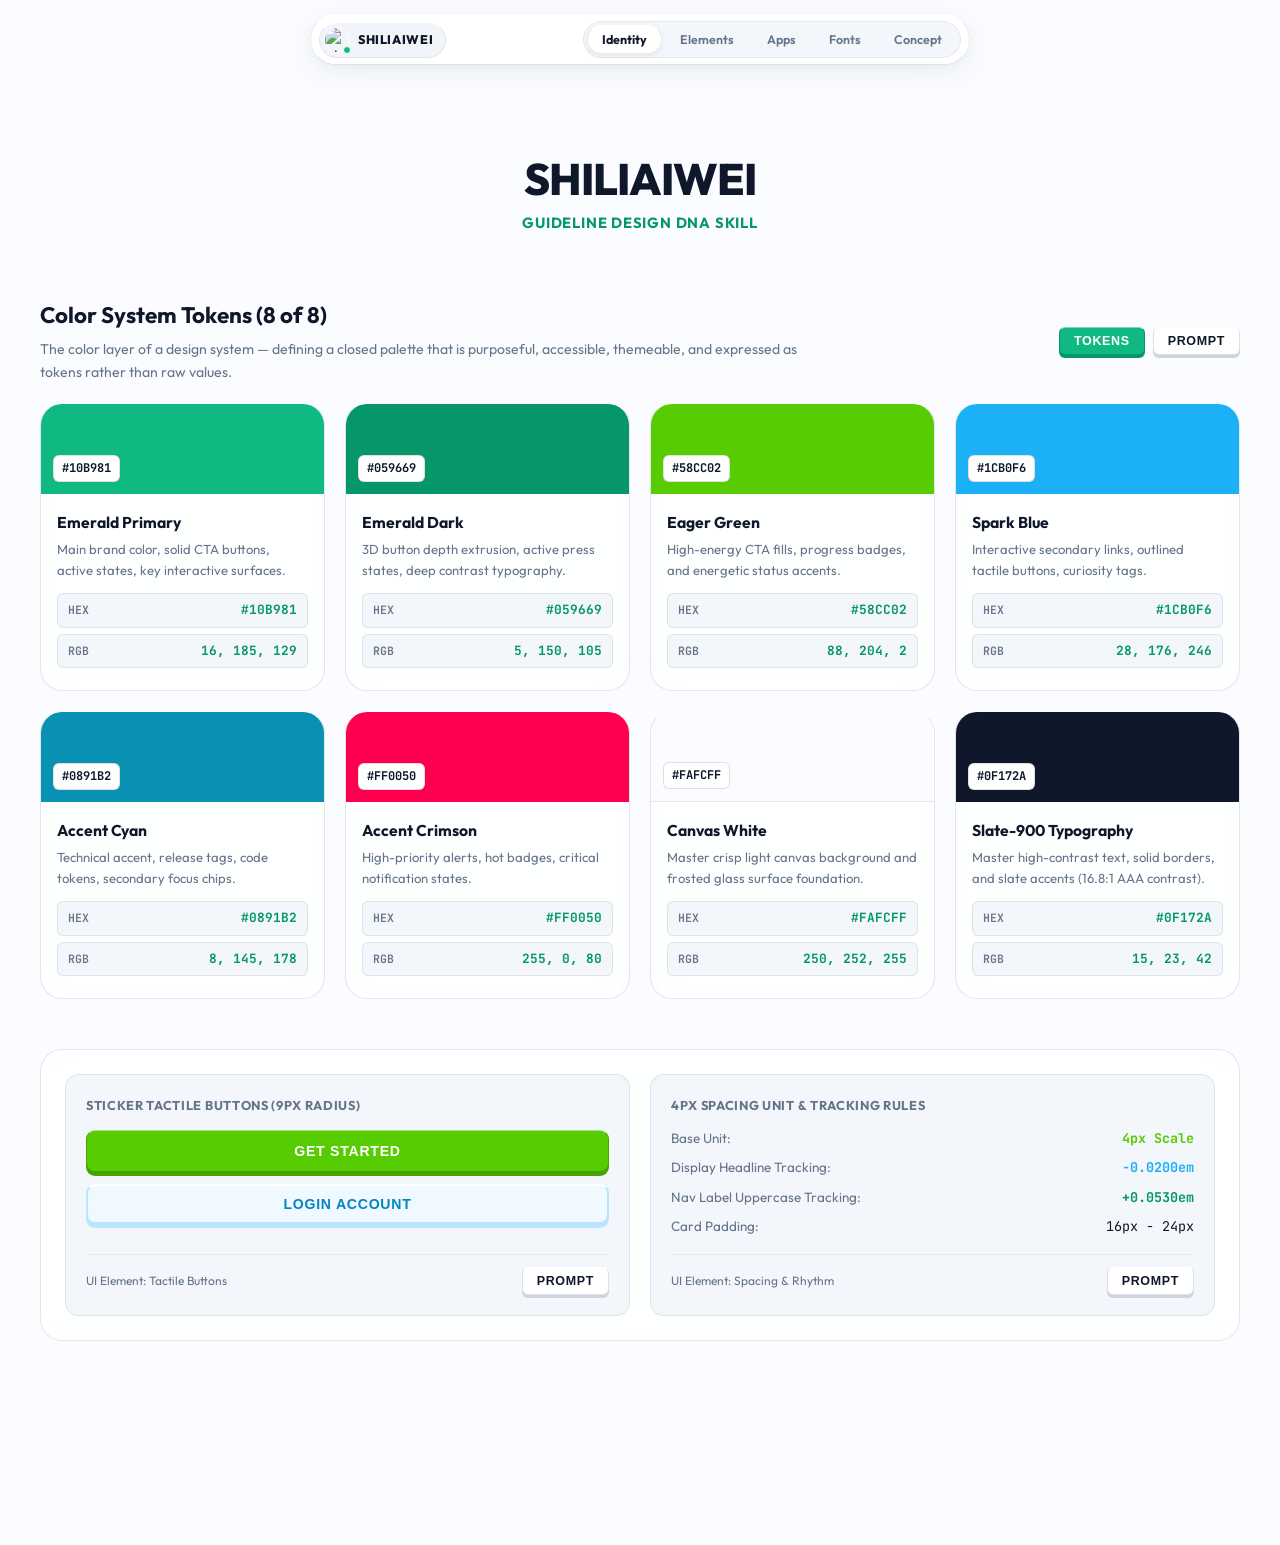
==== commit b213a074: "feat(dock): restore profile avatar in dock navigation pill" ====
--- a/palette.html
+++ b/palette.html
@@ -2607,8 +2607,12 @@
     <div class="apple-dock-wrapper">
       <nav class="apple-dock" id="appleDock">
         
-        <!-- Left: Pure Typography Brand Pill (Taps open Brand & Export Popup) -->
+        <!-- Left: Profile Avatar & Brand Pill (Taps open Brand & Export Popup) -->
         <div class="apple-dock-brand" onclick="handleAppIconTap(event)" title="Click for Shiliaiwei Brand & Skill Actions">
+          <div class="dock-avatar-box">
+            <img src="https://github.com/shiliaiwei.png" alt="Shiliaiwei" class="dock-avatar-img">
+            <span class="dock-status-dot"></span>
+          </div>
           <span class="dock-brand-title">SHILIAIWEI</span>
         </div>
 
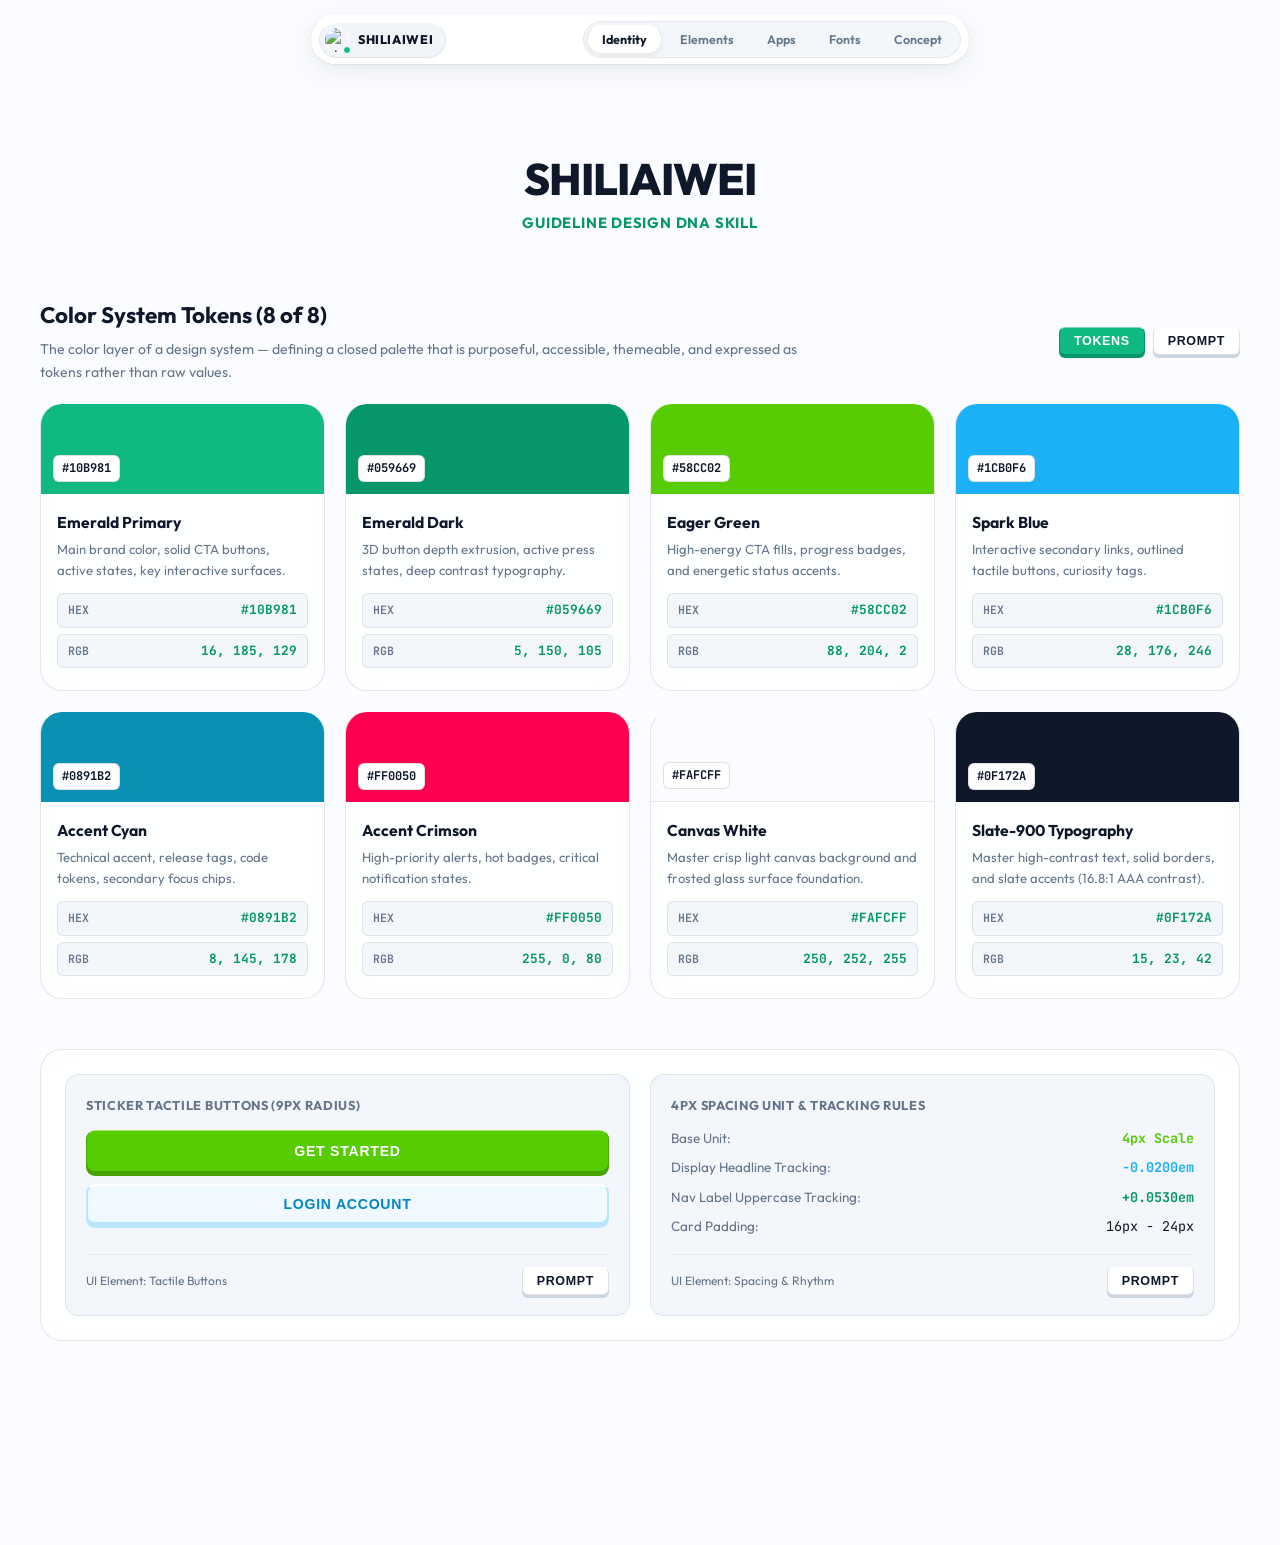
==== commit e843e666: "fix(nav): resolve script syntax error in copySplitViewUtilities and restore dock menu tabs navigatio" ====
--- a/palette.html
+++ b/palette.html
@@ -247,6 +247,13 @@
       border: 1px solid rgba(0, 0, 0, 0.06);
       border-radius: 9999px;
       padding: 3px;
+      overflow-x: auto;
+      scrollbar-width: none;
+      -webkit-overflow-scrolling: touch;
+      max-width: 100%;
+    }
+    .apple-dock-nav::-webkit-scrollbar {
+      display: none;
     }
 
     .dock-tab {
@@ -2618,19 +2625,19 @@
 
         <!-- Center: 4 Capsule Segmented Tabs (Strict 1-Word Pure Typography) -->
         <div class="apple-dock-nav">
-          <button class="dock-tab active" onclick="switchStudioView('identity', this)" data-view="identity" data-i18n="nav_identity">
+          <button type="button" class="dock-tab active" onclick="switchStudioView('identity', this)" data-view="identity" data-i18n="nav_identity">
             Identity
           </button>
-          <button class="dock-tab" onclick="switchStudioView('elements', this)" data-view="elements" data-i18n="nav_elements">
+          <button type="button" class="dock-tab" onclick="switchStudioView('elements', this)" data-view="elements" data-i18n="nav_elements">
             Elements
           </button>
-          <button class="dock-tab" onclick="switchStudioView('webapp', this)" data-view="webapp" data-i18n="nav_webapp">
+          <button type="button" class="dock-tab" onclick="switchStudioView('webapp', this)" data-view="webapp" data-i18n="nav_webapp">
             Apps
           </button>
-          <button class="dock-tab" onclick="switchStudioView('fonts', this)" data-view="fonts" data-i18n="nav_fonts">
+          <button type="button" class="dock-tab" onclick="switchStudioView('fonts', this)" data-view="fonts" data-i18n="nav_fonts">
             Fonts
           </button>
-          <button class="dock-tab" onclick="switchStudioView('concept', this)" data-view="concept" data-i18n="nav_concept">
+          <button type="button" class="dock-tab" onclick="switchStudioView('concept', this)" data-view="concept" data-i18n="nav_concept">
             Concept
           </button>
         </div>
@@ -4855,14 +4862,9 @@
         window.history.replaceState(null, '', window.location.pathname + window.location.search);
       }
 
-      // Only scroll if explicitly requested by user interaction
-      if (shouldScroll) {
-        const targetView = views[viewId];
-        if (targetView) {
-          const dockOffset = 80;
-          const elementPosition = targetView.getBoundingClientRect().top + window.pageYOffset;
-          window.scrollTo({ top: elementPosition - dockOffset, behavior: 'smooth' });
-        }
+      // Smooth scroll to top of view on switch unless explicitly suppressed
+      if (shouldScroll !== false) {
+        window.scrollTo({ top: 0, behavior: 'smooth' });
       }
     }
 
@@ -5223,6 +5225,11 @@
   box-shadow: inset 0 1px 2px rgba(15, 23, 42, 0.04);
   transition: all 0.15s ease;
 }
+`;
+      navigator.clipboard.writeText(utils).then(() => {
+        showToast(currentLang === "km" ? "បានចម្លង Utilities!" : "Copied Liquid Glass SplitView utilities!");
+      });
+    }
 
     function getFullSkillMarkdown() {
       return `---
